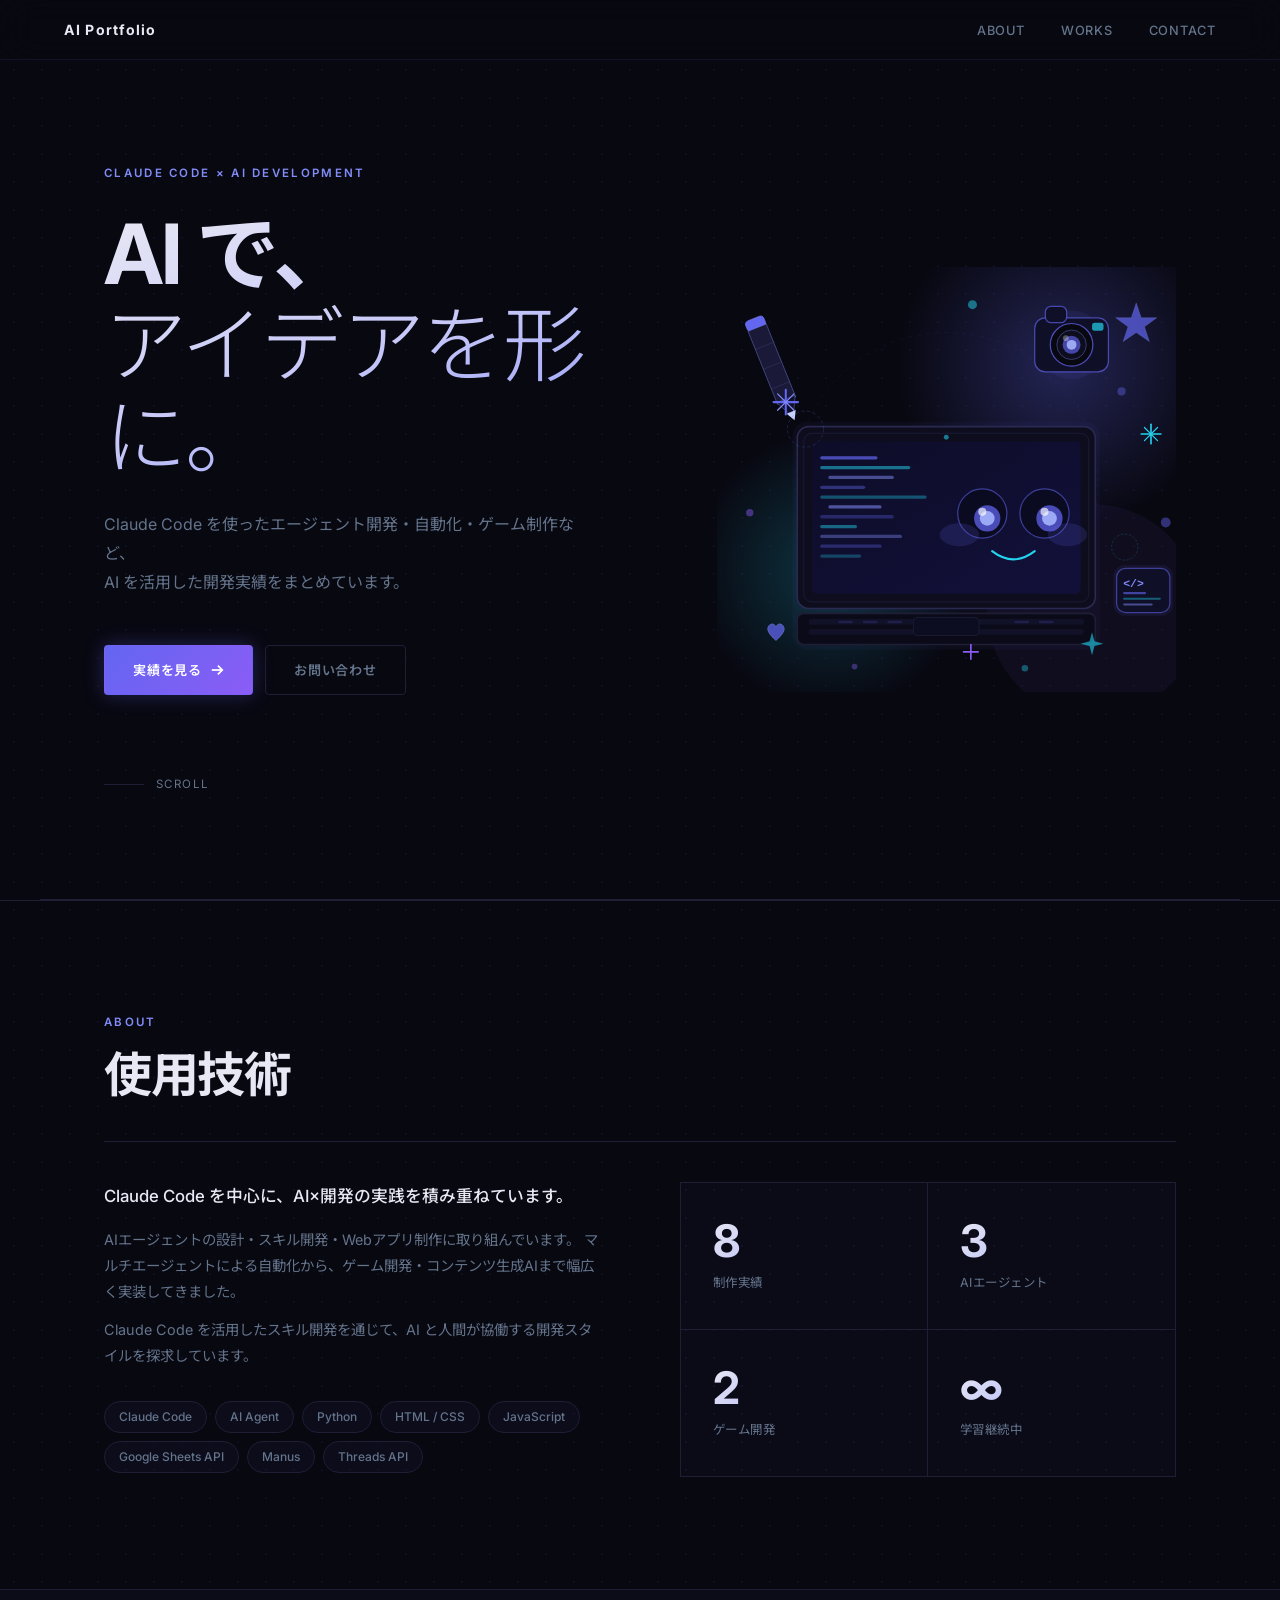
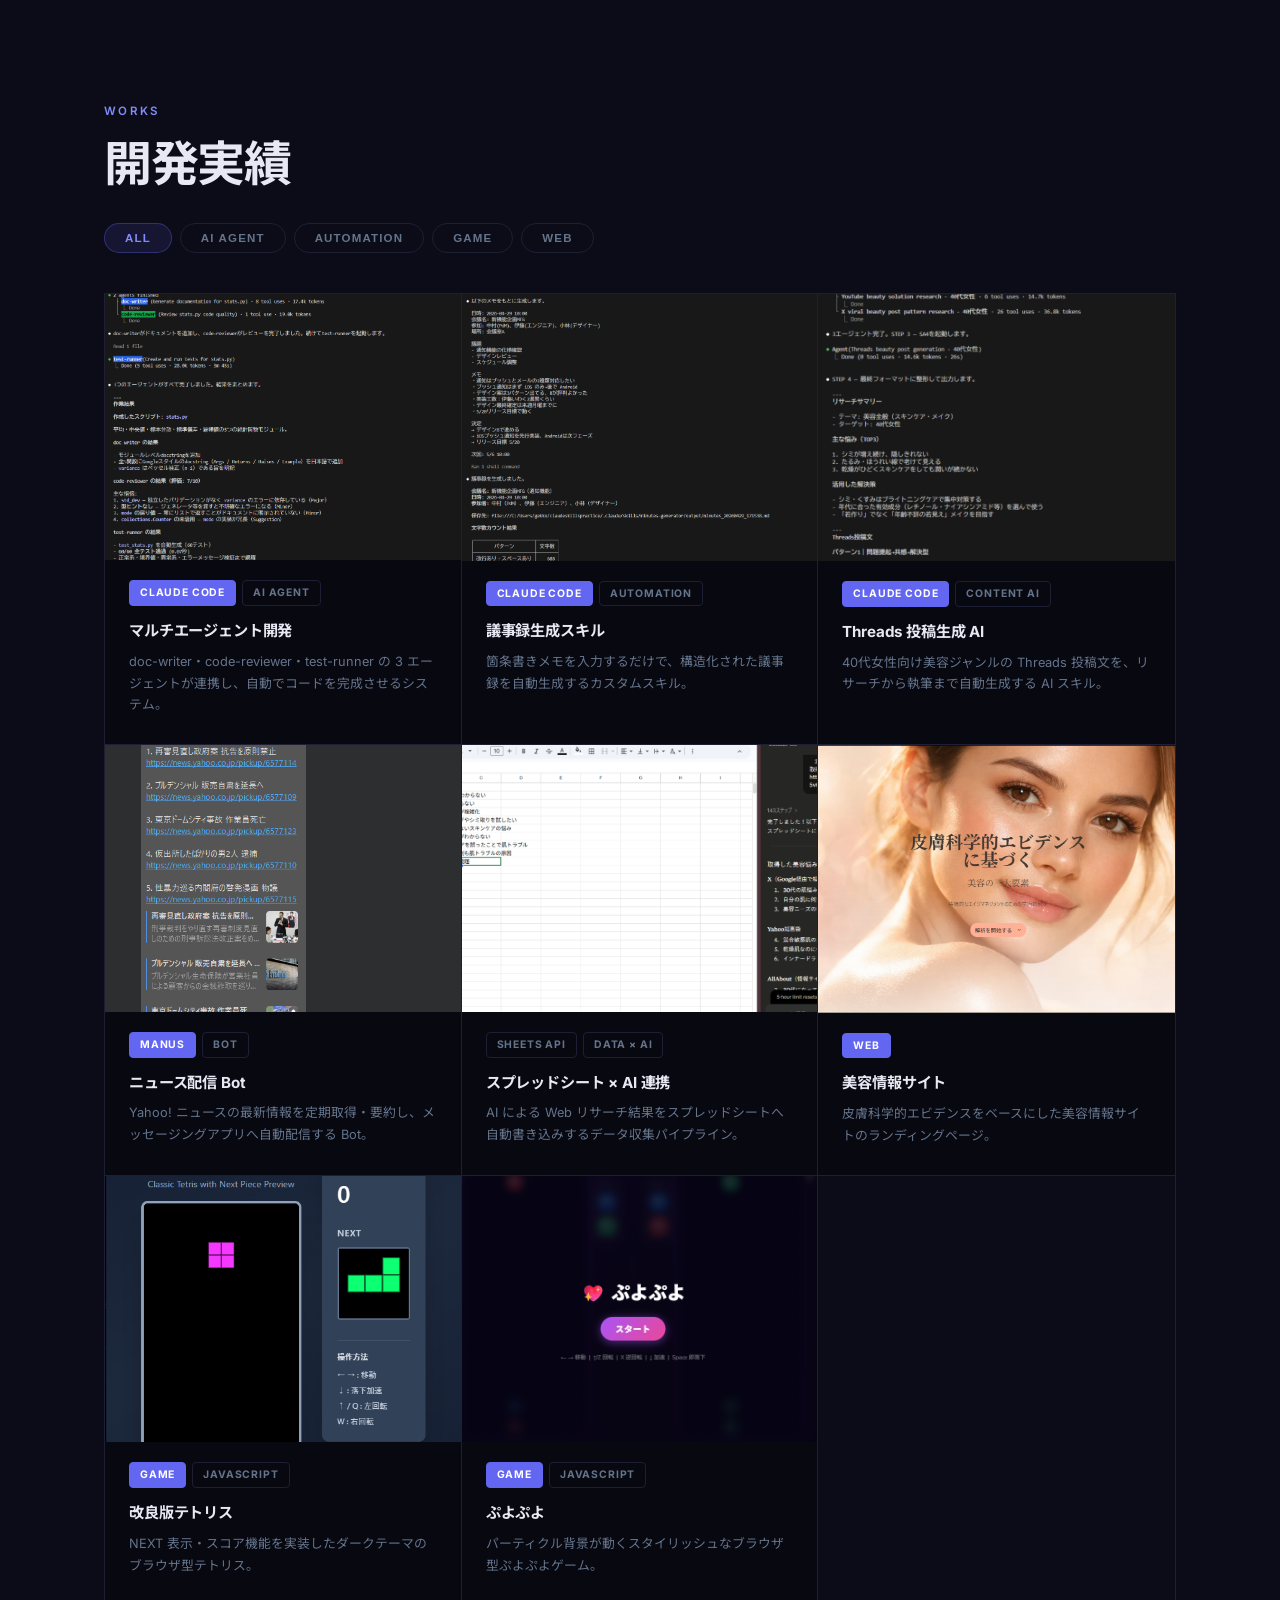
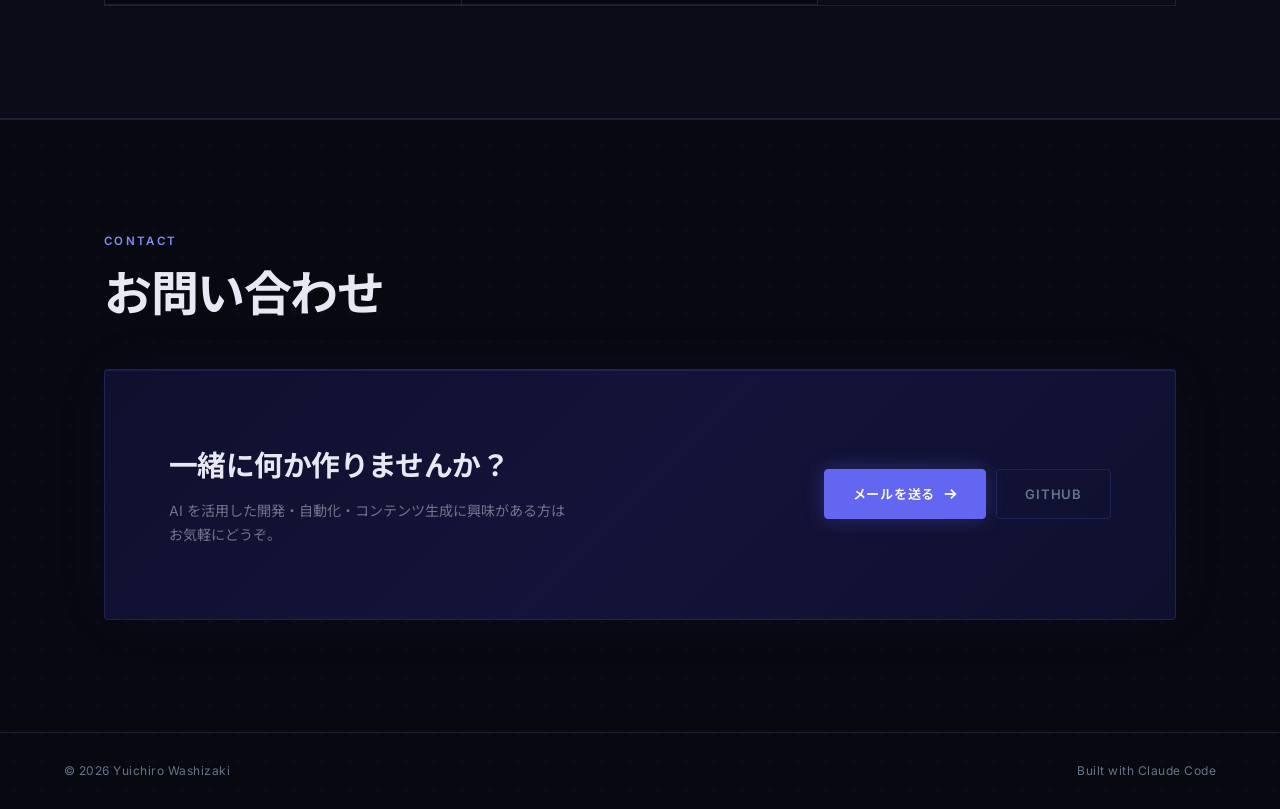
==== index.html @ b4bdb6ea "Redesign to dark near-futuristic theme Full dark mode: deep navy bg (#080811) with subtle indigo dot" ====
<!DOCTYPE html>
<html lang="ja">
<head>
  <meta charset="UTF-8">
  <meta name="viewport" content="width=device-width, initial-scale=1.0">
  <title>AI Developer Portfolio — Yuichiro Washizaki</title>
  <meta name="description" content="Claude Code を使ったAIエージェント開発・自動化・ゲーム制作の実績をまとめたポートフォリオ。">
  <meta property="og:title" content="AI Developer Portfolio">
  <meta property="og:description" content="Claude Code × AI Development の開発実績">
  <meta property="og:type" content="website">
  <link rel="preconnect" href="https://fonts.googleapis.com">
  <link rel="preconnect" href="https://fonts.gstatic.com" crossorigin>
  <link href="https://fonts.googleapis.com/css2?family=Inter:wght@300;400;500;600;700&family=Noto+Sans+JP:wght@300;400;500;700&display=swap" rel="stylesheet">
  <style>
    /* ===== RESET & BASE ===== */
    *, *::before, *::after { box-sizing: border-box; margin: 0; padding: 0; }
    html { scroll-behavior: smooth; font-size: 16px; }

    :root {
      --accent:       #6366F1;
      --accent-inv:   #ffffff;
      --accent-glow:  rgba(99, 102, 241, 0.25);
      --accent-light: #818CF8;
      --radius:       4px;
      --bg:           #080811;
      --bg-sub:       #0C0C18;
      --text:         #E8E8F4;
      --muted:        #64748B;
      --border:       #1E1E35;
      --nav-h:        60px;
      --max-w:        1200px;
      --pad-x:        clamp(24px, 5vw, 64px);
      --section-py:   clamp(64px, 10vw, 112px);
    }

    body {
      background: var(--bg);
      background-image: radial-gradient(rgba(99, 102, 241, 0.07) 1px, transparent 1px);
      background-size: 28px 28px;
      color: var(--text);
      font-family: 'Inter', 'Noto Sans JP', sans-serif;
      line-height: 1.7;
      -webkit-font-smoothing: antialiased;
    }

    /* ===== NAV ===== */
    nav {
      position: fixed; top: 0; left: 0; right: 0; z-index: 200;
      height: var(--nav-h);
      display: flex; align-items: center; justify-content: space-between;
      padding: 0 var(--pad-x);
      background: rgba(8, 8, 17, 0.88);
      backdrop-filter: blur(20px);
      -webkit-backdrop-filter: blur(20px);
      border-bottom: 1px solid rgba(99, 102, 241, 0.12);
      transition: box-shadow .3s;
    }
    nav.scrolled { box-shadow: 0 1px 24px rgba(0, 0, 0, .6); }

    .nav-logo {
      font-size: .88rem; font-weight: 700;
      letter-spacing: .08em; color: var(--text);
      text-decoration: none;
    }
    .nav-links { display: flex; gap: 36px; list-style: none; }
    .nav-links a {
      font-size: .8rem; font-weight: 500;
      letter-spacing: .06em; text-transform: uppercase;
      color: var(--muted); text-decoration: none;
      transition: color .2s;
    }
    .nav-links a:hover { color: var(--accent-light); }

    /* hamburger */
    .nav-toggle {
      display: none; flex-direction: column;
      gap: 5px; cursor: pointer; padding: 4px;
      background: none; border: none;
    }
    .nav-toggle span {
      display: block; width: 22px; height: 1.5px;
      background: var(--text); transition: all .3s;
    }
    .nav-toggle.open span:nth-child(1) { transform: translateY(6.5px) rotate(45deg); }
    .nav-toggle.open span:nth-child(2) { opacity: 0; }
    .nav-toggle.open span:nth-child(3) { transform: translateY(-6.5px) rotate(-45deg); }

    /* mobile menu */
    .nav-mobile {
      display: none; position: fixed;
      top: var(--nav-h); left: 0; right: 0;
      background: rgba(8, 8, 17, 0.97); border-bottom: 1px solid var(--border);
      padding: 24px var(--pad-x); z-index: 199;
      flex-direction: column; gap: 24px;
      backdrop-filter: blur(20px);
    }
    .nav-mobile.open { display: flex; }
    .nav-mobile a {
      font-size: 1rem; font-weight: 500;
      color: var(--text); text-decoration: none;
      letter-spacing: .06em;
    }

    /* ===== HERO ===== */
    #hero {
      min-height: 100vh;
      padding: calc(var(--nav-h) + clamp(40px, 8vw, 80px)) var(--pad-x) clamp(40px,8vw,80px);
      display: flex; flex-direction: row; align-items: center; gap: 56px;
      border-bottom: 1px solid var(--border);
      max-width: var(--max-w); margin: 0 auto;
    }
    .hero-content { flex: 0 0 52%; }
    .hero-visual { flex: 1; display: flex; justify-content: center; align-items: center; }
    .hero-visual svg { width: 100%; height: auto; max-width: 500px; }

    @keyframes float {
      0%, 100% { transform: translateY(0px); }
      50% { transform: translateY(-14px); }
    }
    @keyframes float2 {
      0%, 100% { transform: translateY(0px); }
      50% { transform: translateY(-9px); }
    }
    .illus-float-a { animation: float 3.6s ease-in-out infinite; }
    .illus-float-b { animation: float 4.4s ease-in-out infinite 0.9s; }
    .illus-float-c { animation: float2 3.9s ease-in-out infinite 1.6s; }
    .illus-float-d { animation: float2 5s ease-in-out infinite 0.4s; }

    .hero-label {
      font-size: .72rem; font-weight: 600;
      letter-spacing: .2em; text-transform: uppercase;
      color: var(--accent-light); margin-bottom: 24px; opacity: .8;
    }
    .hero-title {
      font-size: clamp(2.6rem, 7vw, 5.2rem);
      font-weight: 700; line-height: 1.1;
      letter-spacing: -.03em;
      background: linear-gradient(160deg, #E8E8F4 0%, #C7C8F8 50%, #818CF8 100%);
      -webkit-background-clip: text;
      -webkit-text-fill-color: transparent;
      background-clip: text;
    }
    .hero-title .muted { font-weight: 300; }
    .hero-sub {
      margin-top: 28px;
      font-size: clamp(.88rem, 1.5vw, 1rem);
      color: var(--muted); max-width: 500px; line-height: 1.8;
    }
    .hero-actions {
      display: flex; gap: 12px; flex-wrap: wrap;
      margin-top: 48px;
    }
    .btn {
      display: inline-flex; align-items: center; gap: 8px;
      padding: 13px 28px; border-radius: var(--radius);
      font-size: .82rem; font-weight: 600;
      letter-spacing: .06em; text-transform: uppercase;
      text-decoration: none; cursor: pointer;
      border: 1px solid transparent;
      transition: all .25s;
    }
    .btn-primary {
      background: linear-gradient(135deg, #6366F1, #8B5CF6);
      color: #ffffff; border-color: transparent;
      box-shadow: 0 0 20px rgba(99, 102, 241, 0.3);
    }
    .btn-primary:hover { box-shadow: 0 0 36px rgba(99,102,241,.55); transform: translateY(-1px); }
    .btn-outline { background: transparent; color: var(--muted); border-color: var(--border); }
    .btn-outline:hover { border-color: var(--accent); color: var(--accent-light); }
    .btn svg { width: 14px; height: 14px; stroke: currentColor; fill: none; stroke-width: 2; }

    /* hero scroll hint */
    .scroll-hint {
      margin-top: 80px;
      display: flex; align-items: center; gap: 12px;
      color: var(--muted); font-size: .72rem;
      letter-spacing: .12em; text-transform: uppercase;
    }
    .scroll-line { width: 40px; height: 1px; background: var(--border); }

    /* ===== SECTION WRAPPER ===== */
    .section-inner { max-width: var(--max-w); margin: 0 auto; padding: var(--section-py) var(--pad-x); }
    .section-meta {
      font-size: .72rem; font-weight: 600;
      letter-spacing: .2em; text-transform: uppercase;
      color: var(--accent-light); margin-bottom: 16px; opacity: .8;
    }
    .section-title { font-size: clamp(1.8rem, 4vw, 3rem); font-weight: 700; letter-spacing: -.03em; line-height: 1.1; }
    .section-divider { width: 100%; height: 1px; background: var(--border); margin: 40px 0; }

    /* ===== ABOUT ===== */
    #about { border-top: 1px solid var(--border); }
    .about-grid { display: grid; grid-template-columns: 1fr 1fr; gap: 80px; align-items: start; }
    .about-lead { font-size: 1.05rem; font-weight: 500; line-height: 1.7; margin-bottom: 16px; }
    .about-body { font-size: .9rem; color: var(--muted); line-height: 1.8; }
    .about-body + .about-body { margin-top: 12px; }
    .skill-list { display: flex; flex-wrap: wrap; gap: 8px; margin-top: 32px; }
    .skill-tag {
      font-size: .75rem; font-weight: 500;
      padding: 5px 14px; border-radius: 99px;
      border: 1px solid var(--border); color: var(--muted);
      background: rgba(99, 102, 241, 0.04);
      transition: border-color .2s, color .2s, background .2s;
    }
    .skill-tag:hover { border-color: var(--accent); color: var(--accent-light); background: rgba(99,102,241,.1); }

    .stat-grid { display: grid; grid-template-columns: 1fr 1fr; border: 1px solid var(--border); gap: 0; }
    .stat-cell {
      padding: 36px 32px;
      border-right: 1px solid var(--border);
      border-bottom: 1px solid var(--border);
      background: rgba(99, 102, 241, 0.03);
      transition: background .2s;
    }
    .stat-cell:hover { background: rgba(99, 102, 241, 0.08); }
    .stat-cell:nth-child(2n) { border-right: none; }
    .stat-cell:nth-child(n+3) { border-bottom: none; }
    .stat-num {
      font-size: 2.8rem; font-weight: 700; letter-spacing: -.04em; line-height: 1;
      background: linear-gradient(135deg, var(--text), var(--accent-light));
      -webkit-background-clip: text;
      -webkit-text-fill-color: transparent;
      background-clip: text;
    }
    .stat-label { font-size: .78rem; color: var(--muted); margin-top: 8px; letter-spacing: .04em; }

    /* ===== WORKS ===== */
    #works { background: var(--bg-sub); border-top: 1px solid var(--border); border-bottom: 1px solid var(--border); }
    .filter-row { display: flex; gap: 8px; flex-wrap: wrap; margin-top: 32px; }
    .filter-btn {
      font-size: .72rem; font-weight: 600;
      letter-spacing: .1em; text-transform: uppercase;
      padding: 8px 20px; border-radius: 99px;
      background: transparent; color: var(--muted);
      border: 1px solid var(--border);
      cursor: pointer; transition: all .2s;
    }
    .filter-btn.active,
    .filter-btn:hover {
      background: rgba(99, 102, 241, 0.12);
      color: var(--accent-light);
      border-color: rgba(99, 102, 241, 0.35);
    }

    .cards-grid {
      display: grid; grid-template-columns: repeat(3, 1fr);
      gap: 0; border: 1px solid var(--border); margin-top: 40px;
    }
    .card {
      background: var(--bg);
      border-right: 1px solid var(--border);
      border-bottom: 1px solid var(--border);
      overflow: hidden;
      transition: background .25s, box-shadow .25s;
    }
    .card:nth-child(3n) { border-right: none; }
    .card-thumb { overflow: hidden; aspect-ratio: 4/3; background: var(--bg-sub); position: relative; }
    .card-thumb img { width: 100%; height: 100%; object-fit: cover; display: block; transition: transform .6s cubic-bezier(.25,.46,.45,.94); }
    .card:hover .card-thumb img { transform: scale(1.06); }
    .card:hover { background: #0C0C1C; box-shadow: inset 0 0 0 1px rgba(99,102,241,.2); }

    .card-body { padding: 20px 24px 28px; }
    .card-tags { display: flex; gap: 6px; flex-wrap: wrap; margin-bottom: 14px; }
    .card-tag {
      font-size: .65rem; font-weight: 700;
      letter-spacing: .08em; text-transform: uppercase;
      padding: 3px 10px; border-radius: var(--radius);
      border: 1px solid var(--border); color: var(--muted);
    }
    .card-tag.dark { background: var(--accent); color: var(--accent-inv); border-color: var(--accent); }
    .card-title { font-size: .95rem; font-weight: 700; letter-spacing: -.01em; line-height: 1.5; }
    .card-desc { font-size: .8rem; color: var(--muted); margin-top: 8px; line-height: 1.7; }
    .card[data-hidden="true"] { display: none; }

    /* ===== CONTACT ===== */
    #contact { border-top: 1px solid var(--border); }
    .contact-banner {
      background: linear-gradient(135deg, #0F0F2E 0%, #14143A 50%, #0F0F2E 100%);
      border: 1px solid rgba(99, 102, 241, 0.2);
      box-shadow: 0 0 60px rgba(99, 102, 241, 0.06), inset 0 1px 0 rgba(99,102,241,.15);
      border-radius: var(--radius);
      padding: clamp(40px, 6vw, 72px) clamp(32px, 5vw, 64px);
      display: flex; align-items: center; justify-content: space-between;
      gap: 40px; margin-top: 48px; flex-wrap: wrap;
    }
    .contact-copy h3 { font-size: clamp(1.3rem, 3vw, 1.8rem); font-weight: 700; letter-spacing: -.02em; }
    .contact-copy p { font-size: .88rem; color: rgba(232,232,244,.45); margin-top: 8px; line-height: 1.7; max-width: 400px; }
    .contact-actions { display: flex; gap: 10px; flex-shrink: 0; flex-wrap: wrap; }
    .btn-inv-primary { background: var(--accent); color: #fff; border-color: var(--accent); box-shadow: 0 0 20px rgba(99,102,241,.3); }
    .btn-inv-primary:hover { box-shadow: 0 0 32px rgba(99,102,241,.55); transform: translateY(-1px); }
    .btn-inv-outline { background: transparent; color: var(--muted); border: 1px solid rgba(99,102,241,.2); }
    .btn-inv-outline:hover { background: rgba(99,102,241,.1); border-color: var(--accent); color: var(--accent-light); }

    /* ===== FOOTER ===== */
    footer { border-top: 1px solid var(--border); padding: 28px var(--pad-x); display: flex; justify-content: space-between; align-items: center; flex-wrap: wrap; gap: 12px; }
    .footer-left, .footer-right { font-size: .75rem; color: var(--muted); letter-spacing: .04em; }

    /* ===== ANIMATIONS ===== */
    .reveal { opacity: 0; transform: translateY(20px); transition: opacity .6s ease, transform .6s ease; }
    .reveal.visible { opacity: 1; transform: translateY(0); }
    .reveal-d1 { transition-delay: .05s; }
    .reveal-d2 { transition-delay: .12s; }
    .reveal-d3 { transition-delay: .19s; }
    .reveal-d4 { transition-delay: .26s; }
    .reveal-d5 { transition-delay: .33s; }
    .reveal-d6 { transition-delay: .40s; }

    /* ===== RESPONSIVE ===== */
    @media (max-width: 900px) {
      .nav-links { display: none; }
      .nav-toggle { display: flex; }
      .about-grid { grid-template-columns: 1fr; gap: 48px; }
      .cards-grid { grid-template-columns: repeat(2, 1fr); }
      .card:nth-child(3n) { border-right: 1px solid var(--border); }
      .card:nth-child(2n) { border-right: none; }
      #hero { flex-direction: column; gap: 32px; padding-top: calc(var(--nav-h) + 48px); }
      .hero-content { flex: none; width: 100%; }
      .hero-visual { width: 100%; max-width: 340px; margin: 0 auto; }
    }
    @media (max-width: 600px) {
      .cards-grid { grid-template-columns: 1fr; }
      .card { border-right: none !important; }
      .contact-banner { flex-direction: column; align-items: flex-start; }
      .stat-num { font-size: 2.2rem; }
      .hero-title { font-size: clamp(2rem, 10vw, 3rem); }
      .hero-visual { max-width: 260px; }
    }
  </style>
</head>
<body>

  <!-- ===== NAV ===== -->
  <nav id="nav">
    <a href="#" class="nav-logo">AI Portfolio</a>
    <ul class="nav-links">
      <li><a href="#about">About</a></li>
      <li><a href="#works">Works</a></li>
      <li><a href="#contact">Contact</a></li>
    </ul>
    <button class="nav-toggle" id="navToggle" aria-label="メニュー">
      <span></span><span></span><span></span>
    </button>
  </nav>
  <div class="nav-mobile" id="navMobile">
    <a href="#about" class="nav-mobile-link">About</a>
    <a href="#works" class="nav-mobile-link">Works</a>
    <a href="#contact" class="nav-mobile-link">Contact</a>
  </div>

  <!-- ===== HERO ===== -->
  <section id="top">
    <div id="hero">

      <!-- Left: Text content -->
      <div class="hero-content">
        <p class="hero-label reveal">Claude Code &times; AI Development</p>
        <h1 class="hero-title reveal reveal-d1">
          AI で、<br>
          <span class="muted">アイデアを形に。</span>
        </h1>
        <p class="hero-sub reveal reveal-d2">
          Claude Code を使ったエージェント開発・自動化・ゲーム制作など、<br>
          AI を活用した開発実績をまとめています。
        </p>
        <div class="hero-actions reveal reveal-d3">
          <a href="#works" class="btn btn-primary">
            実績を見る
            <svg viewBox="0 0 16 16"><line x1="2" y1="8" x2="14" y2="8"/><polyline points="9,3 14,8 9,13"/></svg>
          </a>
          <a href="#contact" class="btn btn-outline">お問い合わせ</a>
        </div>
        <div class="scroll-hint reveal reveal-d4">
          <span class="scroll-line"></span>
          Scroll
        </div>
      </div>

      <!-- Right: Kawaii illustration -->
      <div class="hero-visual reveal reveal-d2">
        <svg xmlns="http://www.w3.org/2000/svg" viewBox="0 0 560 520" fill="none" aria-hidden="true">
          <defs>
            <linearGradient id="screenGrad" x1="0" y1="0" x2="1" y2="1">
              <stop offset="0%" stop-color="#0D0D28"/>
              <stop offset="100%" stop-color="#12103A"/>
            </linearGradient>
            <radialGradient id="glow1" cx="50%" cy="50%" r="50%">
              <stop offset="0%" stop-color="#6366F1" stop-opacity="0.3"/>
              <stop offset="100%" stop-color="#6366F1" stop-opacity="0"/>
            </radialGradient>
            <radialGradient id="glow2" cx="50%" cy="50%" r="50%">
              <stop offset="0%" stop-color="#22D3EE" stop-opacity="0.22"/>
              <stop offset="100%" stop-color="#22D3EE" stop-opacity="0"/>
            </radialGradient>
          </defs>

          <!-- Background glow blobs -->
          <circle cx="420" cy="120" r="200" fill="url(#glow1)"/>
          <circle cx="140" cy="370" r="170" fill="url(#glow2)"/>
          <circle cx="460" cy="420" r="130" fill="#8B5CF6" opacity="0.06"/>
          <!-- Orbit ring -->
          <circle cx="280" cy="265" r="185" stroke="rgba(99,102,241,0.1)" stroke-width="1" stroke-dasharray="4,7"/>

          <!-- === CAMERA (top-right, floating) === -->
          <g class="illus-float-a">
            <g transform="translate(388,48)">
              <circle cx="45" cy="47" r="42" fill="#6366F1" opacity="0.08"/>
              <rect x="0" y="14" width="90" height="66" rx="13" fill="#0F0F28" stroke="#6366F1" stroke-width="1.5" stroke-opacity="0.65"/>
              <rect x="13" y="0" width="26" height="20" rx="7" fill="#0F0F28" stroke="#6366F1" stroke-width="1.5" stroke-opacity="0.65"/>
              <circle cx="45" cy="47" r="26" fill="#080811" stroke="#6366F1" stroke-width="1.5" stroke-opacity="0.75"/>
              <circle cx="45" cy="47" r="18" fill="#0D0D1E" stroke="#818CF8" stroke-width="1" stroke-opacity="0.45"/>
              <circle cx="45" cy="47" r="11" fill="#6366F1" opacity="0.65"/>
              <circle cx="45" cy="47" r="6" fill="#A5B4FC" opacity="0.9"/>
              <circle cx="38" cy="39" r="3.5" fill="white" opacity="0.3"/>
              <rect x="70" y="20" width="14" height="10" rx="3" fill="#22D3EE" opacity="0.7"/>
            </g>
          </g>

          <!-- === PENCIL (top-left, floating) === -->
          <g class="illus-float-b">
            <g transform="translate(58,58) rotate(-22, 12, 68)">
              <rect x="0" y="0" width="24" height="14" rx="5" fill="#6366F1" stroke="#818CF8" stroke-width="1" stroke-opacity="0.6"/>
              <rect x="0" y="12" width="24" height="96" fill="#1A1A38" stroke="#818CF8" stroke-width="1" stroke-opacity="0.45"/>
              <polygon points="0,106 24,106 12,130" fill="#0F0F28" stroke="#818CF8" stroke-width="1" stroke-opacity="0.45" stroke-linejoin="round"/>
              <polygon points="6,123 18,123 12,134" fill="#C7D2FE"/>
              <line x1="0" y1="36" x2="24" y2="36" stroke="#818CF8" stroke-width="0.5" opacity="0.3"/>
              <line x1="0" y1="62" x2="24" y2="62" stroke="#818CF8" stroke-width="0.5" opacity="0.3"/>
              <line x1="0" y1="88" x2="24" y2="88" stroke="#818CF8" stroke-width="0.5" opacity="0.3"/>
            </g>
          </g>

          <!-- === LAPTOP (center) === -->
          <g transform="translate(98,195)">
            <rect x="-6" y="-6" width="376" height="278" rx="18" fill="#6366F1" opacity="0.04"/>
            <rect x="0" y="0" width="364" height="222" rx="14" fill="#0D0D1E" stroke="#2A2A50" stroke-width="2"/>
            <rect x="8" y="8" width="348" height="206" rx="10" fill="none" stroke="#1E1E3A" stroke-width="1"/>
            <rect x="18" y="18" width="328" height="186" rx="6" fill="url(#screenGrad)"/>
            <!-- Code lines left -->
            <rect x="28" y="36" width="70" height="4" rx="2" fill="#6366F1" opacity="0.7"/>
            <rect x="28" y="48" width="110" height="4" rx="2" fill="#22D3EE" opacity="0.5"/>
            <rect x="38" y="60" width="80" height="4" rx="2" fill="#818CF8" opacity="0.5"/>
            <rect x="28" y="72" width="55" height="4" rx="2" fill="#6366F1" opacity="0.4"/>
            <rect x="28" y="84" width="130" height="4" rx="2" fill="#22D3EE" opacity="0.35"/>
            <rect x="38" y="96" width="65" height="4" rx="2" fill="#818CF8" opacity="0.55"/>
            <rect x="28" y="108" width="90" height="4" rx="2" fill="#6366F1" opacity="0.3"/>
            <rect x="28" y="120" width="45" height="4" rx="2" fill="#22D3EE" opacity="0.45"/>
            <rect x="28" y="132" width="100" height="4" rx="2" fill="#818CF8" opacity="0.38"/>
            <rect x="28" y="144" width="75" height="4" rx="2" fill="#6366F1" opacity="0.32"/>
            <rect x="28" y="156" width="50" height="4" rx="2" fill="#22D3EE" opacity="0.28"/>
            <!-- Cute face right side -->
            <ellipse cx="226" cy="106" rx="30" ry="30" fill="#0A0A20" stroke="#6366F1" stroke-width="1.5" stroke-opacity="0.55"/>
            <circle cx="232" cy="112" r="16" fill="#6366F1" opacity="0.72"/>
            <circle cx="232" cy="112" r="9" fill="#A5B4FC" opacity="0.9"/>
            <circle cx="226" cy="104" r="5" fill="white" opacity="0.65"/>
            <ellipse cx="302" cy="106" rx="30" ry="30" fill="#0A0A20" stroke="#6366F1" stroke-width="1.5" stroke-opacity="0.55"/>
            <circle cx="308" cy="112" r="16" fill="#6366F1" opacity="0.72"/>
            <circle cx="308" cy="112" r="9" fill="#A5B4FC" opacity="0.9"/>
            <circle cx="302" cy="104" r="5" fill="white" opacity="0.65"/>
            <path d="M 238 152 Q 264 172 290 152" stroke="#22D3EE" stroke-width="2.5" fill="none" stroke-linecap="round"/>
            <ellipse cx="198" cy="132" rx="24" ry="14" fill="#6366F1" opacity="0.16"/>
            <ellipse cx="330" cy="132" rx="24" ry="14" fill="#6366F1" opacity="0.16"/>
            <circle cx="182" cy="13" r="3" fill="#22D3EE" opacity="0.55"/>
            <!-- Keyboard -->
            <rect x="0" y="228" width="364" height="38" rx="8" fill="#0A0A18" stroke="#1E1E35" stroke-width="2"/>
            <rect x="14" y="235" width="336" height="7" rx="3" fill="#111128"/>
            <rect x="14" y="247" width="336" height="7" rx="3" fill="#111128"/>
            <rect x="142" y="233" width="80" height="22" rx="5" fill="#0D0D22" stroke="#1E1E38" stroke-width="1"/>
            <rect x="50" y="237" width="18" height="3" rx="1.5" fill="#6366F1" opacity="0.18"/>
            <rect x="80" y="237" width="18" height="3" rx="1.5" fill="#6366F1" opacity="0.18"/>
            <rect x="110" y="237" width="18" height="3" rx="1.5" fill="#6366F1" opacity="0.18"/>
            <rect x="265" y="237" width="18" height="3" rx="1.5" fill="#6366F1" opacity="0.18"/>
            <rect x="295" y="237" width="18" height="3" rx="1.5" fill="#6366F1" opacity="0.18"/>
          </g>

          <!-- === CODE ICON (bottom-right, floating) === -->
          <g class="illus-float-c">
            <g transform="translate(488,368)">
              <rect x="-4" y="-4" width="73" height="62" rx="14" fill="#6366F1" opacity="0.08"/>
              <rect x="0" y="0" width="65" height="54" rx="11" fill="#0F0F28" stroke="#6366F1" stroke-width="1.5" stroke-opacity="0.55"/>
              <text x="8" y="23" font-family="monospace" font-size="14" fill="#818CF8" font-weight="bold">&lt;/&gt;</text>
              <rect x="8" y="29" width="28" height="2.5" rx="1.25" fill="#6366F1" opacity="0.6"/>
              <rect x="8" y="36" width="46" height="2.5" rx="1.25" fill="#22D3EE" opacity="0.4"/>
              <rect x="8" y="43" width="36" height="2.5" rx="1.25" fill="#818CF8" opacity="0.5"/>
            </g>
          </g>

          <!-- === HEART (bottom-left, floating) === -->
          <g class="illus-float-d">
            <g transform="translate(60,432)">
              <path d="M22 10 C22 4.5,15 1,12 7.5 C9 1,2 4.5,2 10 C2 16,12 24,12 24 C12 24,22 16,22 10Z" fill="#6366F1" opacity="0.72" stroke="#818CF8" stroke-width="1"/>
            </g>
          </g>

          <!-- === NEON SPARKLES === -->
          <g transform="translate(84,165)">
            <line x1="0" y1="-15" x2="0" y2="15" stroke="#6366F1" stroke-width="2.5" stroke-linecap="round"/>
            <line x1="-15" y1="0" x2="15" y2="0" stroke="#6366F1" stroke-width="2.5" stroke-linecap="round"/>
            <line x1="-10" y1="-10" x2="10" y2="10" stroke="#818CF8" stroke-width="1.5" stroke-linecap="round"/>
            <line x1="10" y1="-10" x2="-10" y2="10" stroke="#818CF8" stroke-width="1.5" stroke-linecap="round"/>
          </g>
          <g transform="translate(530,204)">
            <line x1="0" y1="-12" x2="0" y2="12" stroke="#22D3EE" stroke-width="2" stroke-linecap="round"/>
            <line x1="-12" y1="0" x2="12" y2="0" stroke="#22D3EE" stroke-width="2" stroke-linecap="round"/>
            <line x1="-8" y1="-8" x2="8" y2="8" stroke="#22D3EE" stroke-width="1.5" stroke-linecap="round"/>
            <line x1="8" y1="-8" x2="-8" y2="8" stroke="#22D3EE" stroke-width="1.5" stroke-linecap="round"/>
          </g>
          <g transform="translate(310,470)">
            <line x1="0" y1="-9" x2="0" y2="9" stroke="#8B5CF6" stroke-width="2" stroke-linecap="round"/>
            <line x1="-9" y1="0" x2="9" y2="0" stroke="#8B5CF6" stroke-width="2" stroke-linecap="round"/>
          </g>

          <!-- === STAR (top-right) === -->
          <path d="M512 44 L518 62 L537 62 L522 73 L528 91 L512 80 L496 91 L502 73 L487 62 L506 62 Z" fill="#6366F1" opacity="0.7" stroke="#818CF8" stroke-width="0.5" stroke-linejoin="round"/>
          <!-- === 4-POINTED STAR === -->
          <path d="M458 474 L461 463 L472 460 L461 457 L458 446 L455 457 L444 460 L455 463 Z" fill="#22D3EE" opacity="0.6"/>

          <!-- === NEON DOTS === -->
          <circle cx="312" cy="46" r="5.5" fill="#22D3EE" opacity="0.5"/>
          <circle cx="548" cy="312" r="6" fill="#6366F1" opacity="0.45"/>
          <circle cx="40" cy="300" r="4.5" fill="#8B5CF6" opacity="0.45"/>
          <circle cx="494" cy="152" r="5" fill="#6366F1" opacity="0.4"/>
          <circle cx="376" cy="490" r="4" fill="#22D3EE" opacity="0.38"/>
          <circle cx="168" cy="488" r="3.5" fill="#8B5CF6" opacity="0.38"/>

          <!-- === DASHED RINGS === -->
          <circle cx="108" cy="198" r="22" fill="none" stroke="#6366F1" stroke-width="1" stroke-dasharray="4,3" opacity="0.28"/>
          <circle cx="498" cy="342" r="16" fill="none" stroke="#22D3EE" stroke-width="1" stroke-dasharray="3,2" opacity="0.22"/>
        </svg>
      </div>

    </div>
  </section>

  <!-- ===== ABOUT ===== -->
  <section id="about">
    <div class="section-inner">
      <p class="section-meta reveal">About</p>
      <h2 class="section-title reveal reveal-d1">使用技術</h2>
      <div class="section-divider"></div>
      <div class="about-grid">
        <div>
          <p class="about-lead reveal">Claude Code を中心に、AI×開発の実践を積み重ねています。</p>
          <p class="about-body reveal reveal-d1">
            AIエージェントの設計・スキル開発・Webアプリ制作に取り組んでいます。
            マルチエージェントによる自動化から、ゲーム開発・コンテンツ生成AIまで幅広く実装してきました。
          </p>
          <p class="about-body reveal reveal-d2">
            Claude Code を活用したスキル開発を通じて、AI と人間が協働する開発スタイルを探求しています。
          </p>
          <div class="skill-list reveal reveal-d3">
            <span class="skill-tag">Claude Code</span>
            <span class="skill-tag">AI Agent</span>
            <span class="skill-tag">Python</span>
            <span class="skill-tag">HTML / CSS</span>
            <span class="skill-tag">JavaScript</span>
            <span class="skill-tag">Google Sheets API</span>
            <span class="skill-tag">Manus</span>
            <span class="skill-tag">Threads API</span>
          </div>
        </div>
        <div class="stat-grid reveal reveal-d2">
          <div class="stat-cell">
            <div class="stat-num">8</div>
            <div class="stat-label">制作実績</div>
          </div>
          <div class="stat-cell">
            <div class="stat-num">3</div>
            <div class="stat-label">AIエージェント</div>
          </div>
          <div class="stat-cell">
            <div class="stat-num">2</div>
            <div class="stat-label">ゲーム開発</div>
          </div>
          <div class="stat-cell">
            <div class="stat-num">∞</div>
            <div class="stat-label">学習継続中</div>
          </div>
        </div>
      </div>
    </div>
  </section>

  <!-- ===== WORKS ===== -->
  <section id="works">
    <div class="section-inner">
      <p class="section-meta reveal">Works</p>
      <h2 class="section-title reveal reveal-d1">開発実績</h2>
      <div class="filter-row reveal reveal-d2">
        <button class="filter-btn active" data-filter="all">All</button>
        <button class="filter-btn" data-filter="ai-agent">AI Agent</button>
        <button class="filter-btn" data-filter="automation">Automation</button>
        <button class="filter-btn" data-filter="game">Game</button>
        <button class="filter-btn" data-filter="web">Web</button>
      </div>
      <div class="cards-grid">

        <div class="card reveal" data-category="ai-agent">
          <div class="card-thumb">
            <img loading="lazy" src="portforio-images/課題１.png" alt="マルチエージェント開発">
          </div>
          <div class="card-body">
            <div class="card-tags">
              <span class="card-tag dark">Claude Code</span>
              <span class="card-tag">AI Agent</span>
            </div>
            <h3 class="card-title">マルチエージェント開発</h3>
            <p class="card-desc">doc-writer・code-reviewer・test-runner の 3 エージェントが連携し、自動でコードを完成させるシステム。</p>
          </div>
        </div>

        <div class="card reveal reveal-d1" data-category="automation">
          <div class="card-thumb">
            <img loading="lazy" src="portforio-images/課題２.png" alt="議事録生成スキル">
          </div>
          <div class="card-body">
            <div class="card-tags">
              <span class="card-tag dark">Claude Code</span>
              <span class="card-tag">Automation</span>
            </div>
            <h3 class="card-title">議事録生成スキル</h3>
            <p class="card-desc">箇条書きメモを入力するだけで、構造化された議事録を自動生成するカスタムスキル。</p>
          </div>
        </div>

        <div class="card reveal reveal-d2" data-category="ai-agent">
          <div class="card-thumb">
            <img loading="lazy" src="portforio-images/課題３.png" alt="Threads投稿生成AI">
          </div>
          <div class="card-body">
            <div class="card-tags">
              <span class="card-tag dark">Claude Code</span>
              <span class="card-tag">Content AI</span>
            </div>
            <h3 class="card-title">Threads 投稿生成 AI</h3>
            <p class="card-desc">40代女性向け美容ジャンルの Threads 投稿文を、リサーチから執筆まで自動生成する AI スキル。</p>
          </div>
        </div>

        <div class="card reveal reveal-d3" data-category="automation">
          <div class="card-thumb">
            <img loading="lazy" src="portforio-images/News.png" alt="ニュース配信Bot">
          </div>
          <div class="card-body">
            <div class="card-tags">
              <span class="card-tag dark">Manus</span>
              <span class="card-tag">Bot</span>
            </div>
            <h3 class="card-title">ニュース配信 Bot</h3>
            <p class="card-desc">Yahoo! ニュースの最新情報を定期取得・要約し、メッセージングアプリへ自動配信する Bot。</p>
          </div>
        </div>

        <div class="card reveal reveal-d4" data-category="automation">
          <div class="card-thumb">
            <img loading="lazy" src="portforio-images/課題４.png" alt="スプレッドシート×AI連携">
          </div>
          <div class="card-body">
            <div class="card-tags">
              <span class="card-tag">Sheets API</span>
              <span class="card-tag">Data × AI</span>
            </div>
            <h3 class="card-title">スプレッドシート × AI 連携</h3>
            <p class="card-desc">AI による Web リサーチ結果をスプレッドシートへ自動書き込みするデータ収集パイプライン。</p>
          </div>
        </div>

        <div class="card reveal reveal-d5" data-category="web">
          <div class="card-thumb">
            <img loading="lazy" src="portforio-images/美容.png" alt="美容情報サイト">
          </div>
          <div class="card-body">
            <div class="card-tags">
              <span class="card-tag dark">Web</span>
            </div>
            <h3 class="card-title">美容情報サイト</h3>
            <p class="card-desc">皮膚科学的エビデンスをベースにした美容情報サイトのランディングページ。</p>
          </div>
        </div>

        <div class="card reveal" data-category="game">
          <div class="card-thumb">
            <img loading="lazy" src="portforio-images/テトリス.png" alt="改良版テトリス">
          </div>
          <div class="card-body">
            <div class="card-tags">
              <span class="card-tag dark">Game</span>
              <span class="card-tag">JavaScript</span>
            </div>
            <h3 class="card-title">改良版テトリス</h3>
            <p class="card-desc">NEXT 表示・スコア機能を実装したダークテーマのブラウザ型テトリス。</p>
          </div>
        </div>

        <div class="card reveal reveal-d1" data-category="game">
          <div class="card-thumb">
            <img loading="lazy" src="portforio-images/ぷよぷよ.png" alt="ぷよぷよ">
          </div>
          <div class="card-body">
            <div class="card-tags">
              <span class="card-tag dark">Game</span>
              <span class="card-tag">JavaScript</span>
            </div>
            <h3 class="card-title">ぷよぷよ</h3>
            <p class="card-desc">パーティクル背景が動くスタイリッシュなブラウザ型ぷよぷよゲーム。</p>
          </div>
        </div>

      </div>
    </div>
  </section>

  <!-- ===== CONTACT ===== -->
  <section id="contact">
    <div class="section-inner">
      <p class="section-meta reveal">Contact</p>
      <h2 class="section-title reveal reveal-d1">お問い合わせ</h2>
      <div class="contact-banner reveal reveal-d2">
        <div class="contact-copy">
          <h3>一緒に何か作りませんか？</h3>
          <p>AI を活用した開発・自動化・コンテンツ生成に興味がある方はお気軽にどうぞ。</p>
        </div>
        <div class="contact-actions">
          <a href="mailto:gekkouka.0114@gmail.com" class="btn btn-inv-primary">
            メールを送る
            <svg viewBox="0 0 16 16"><line x1="2" y1="8" x2="14" y2="8"/><polyline points="9,3 14,8 9,13"/></svg>
          </a>
          <a href="https://github.com/youinstafukugyou-create" target="_blank" rel="noopener" class="btn btn-inv-outline">GitHub</a>
        </div>
      </div>
    </div>
  </section>

  <!-- ===== FOOTER ===== -->
  <footer>
    <p class="footer-left">© 2026 Yuichiro Washizaki</p>
    <p class="footer-right">Built with Claude Code</p>
  </footer>

  <script>
    // ── Nav scroll shadow ──
    const nav = document.getElementById('nav');
    window.addEventListener('scroll', () => {
      nav.classList.toggle('scrolled', window.scrollY > 10);
    }, { passive: true });

    // ── Mobile nav toggle ──
    const toggle = document.getElementById('navToggle');
    const mobileMenu = document.getElementById('navMobile');
    toggle.addEventListener('click', () => {
      const open = mobileMenu.classList.toggle('open');
      toggle.classList.toggle('open', open);
    });
    document.querySelectorAll('.nav-mobile-link').forEach(a => {
      a.addEventListener('click', () => {
        mobileMenu.classList.remove('open');
        toggle.classList.remove('open');
      });
    });

    // ── Scroll reveal ──
    const revealObserver = new IntersectionObserver(entries => {
      entries.forEach(e => { if (e.isIntersecting) { e.target.classList.add('visible'); revealObserver.unobserve(e.target); } });
    }, { threshold: 0.1, rootMargin: '0px 0px -40px 0px' });
    document.querySelectorAll('.reveal').forEach(el => revealObserver.observe(el));

    // ── Works filter ──
    const filterBtns = document.querySelectorAll('.filter-btn');
    const cards = document.querySelectorAll('.card');
    filterBtns.forEach(btn => {
      btn.addEventListener('click', () => {
        filterBtns.forEach(b => b.classList.remove('active'));
        btn.classList.add('active');
        const f = btn.dataset.filter;
        cards.forEach(card => {
          const show = f === 'all' || card.dataset.category === f;
          card.dataset.hidden = show ? 'false' : 'true';
          // fix border after filter
          card.style.display = show ? '' : 'none';
        });
      });
    });
  </script>
</body>
</html>
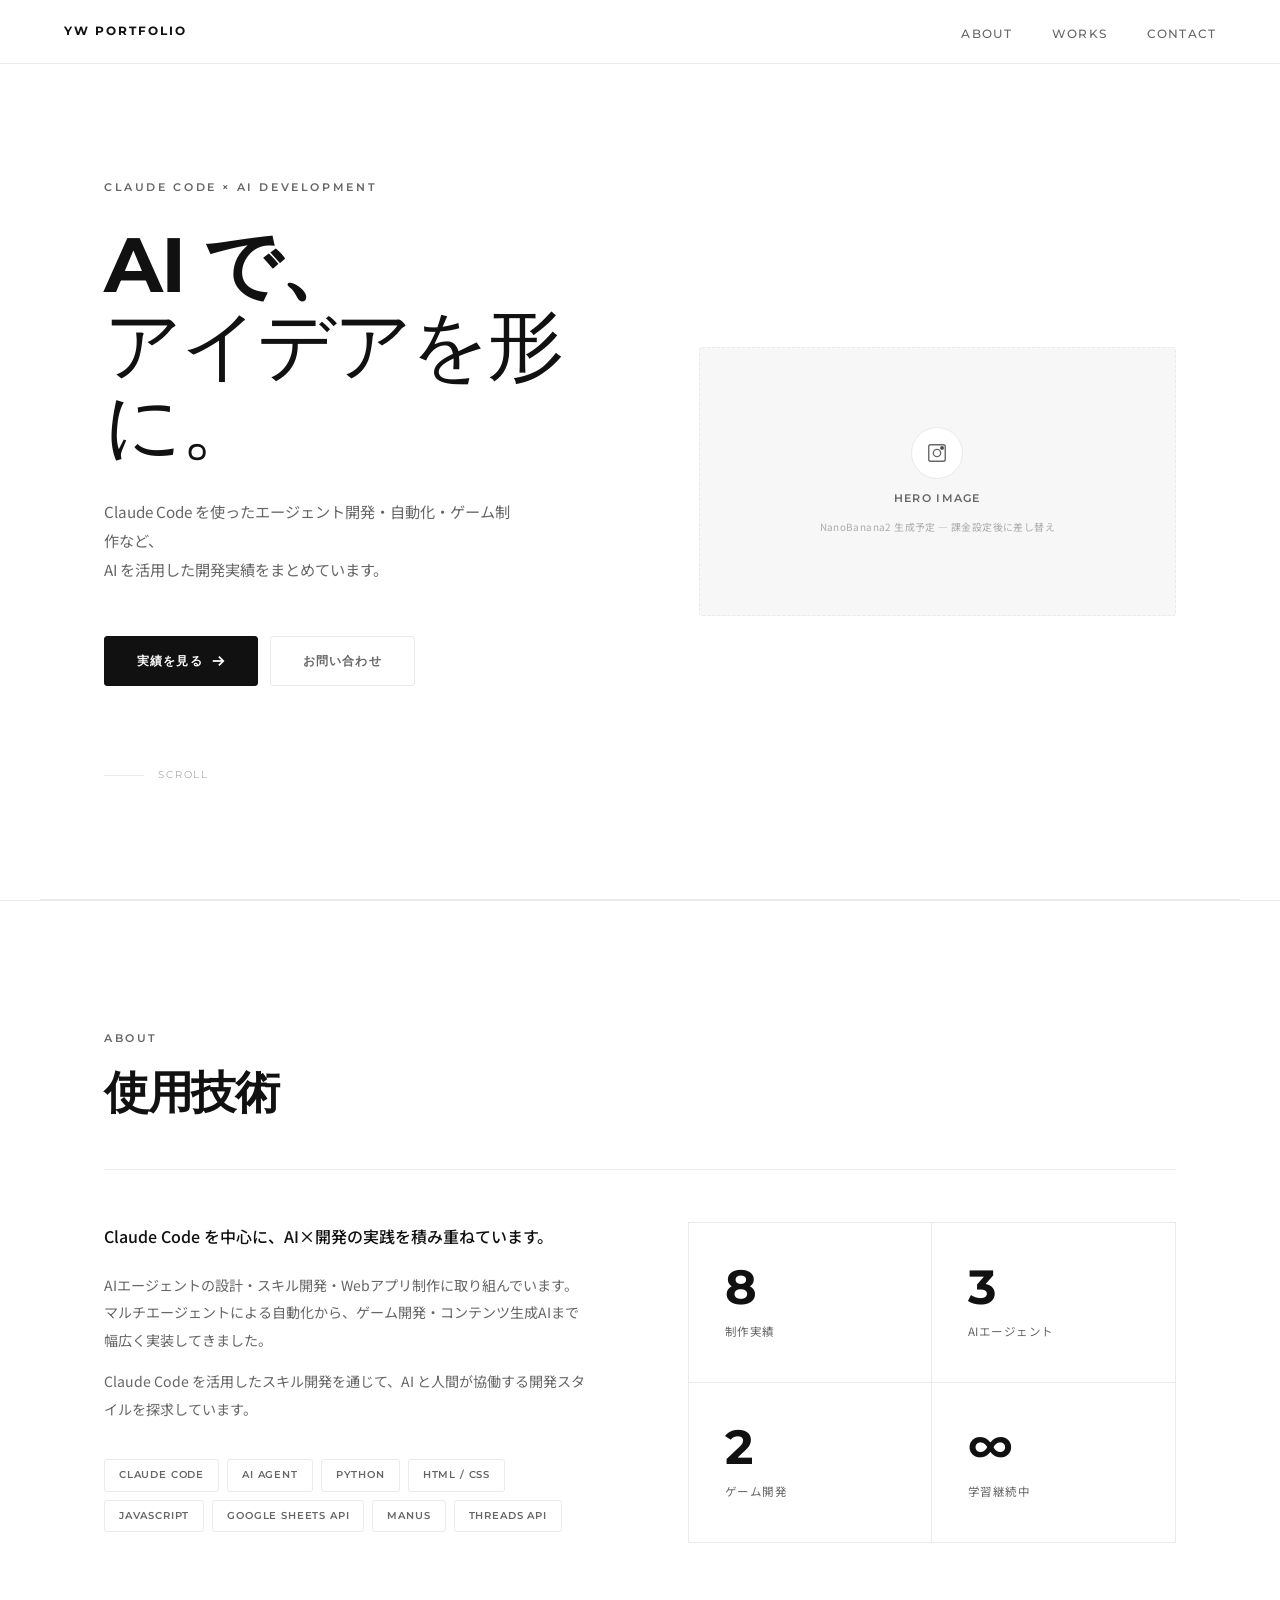
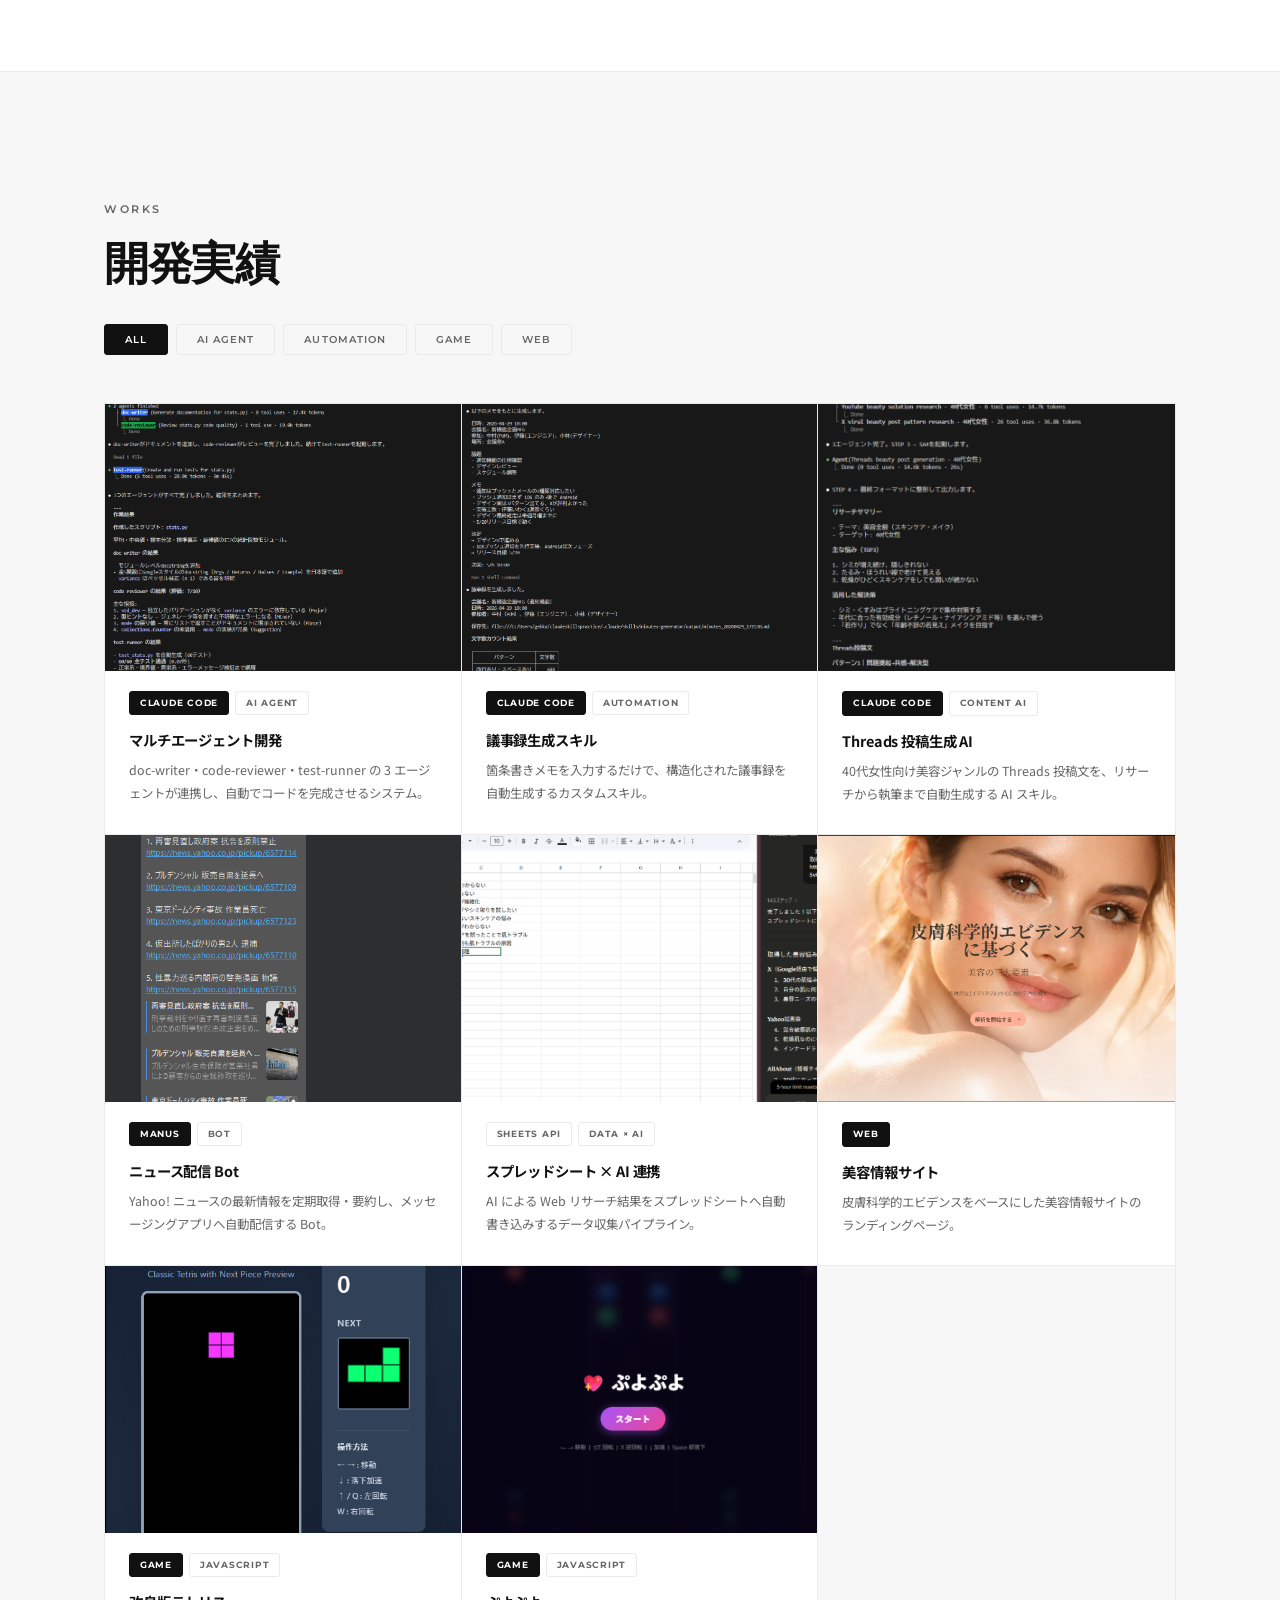
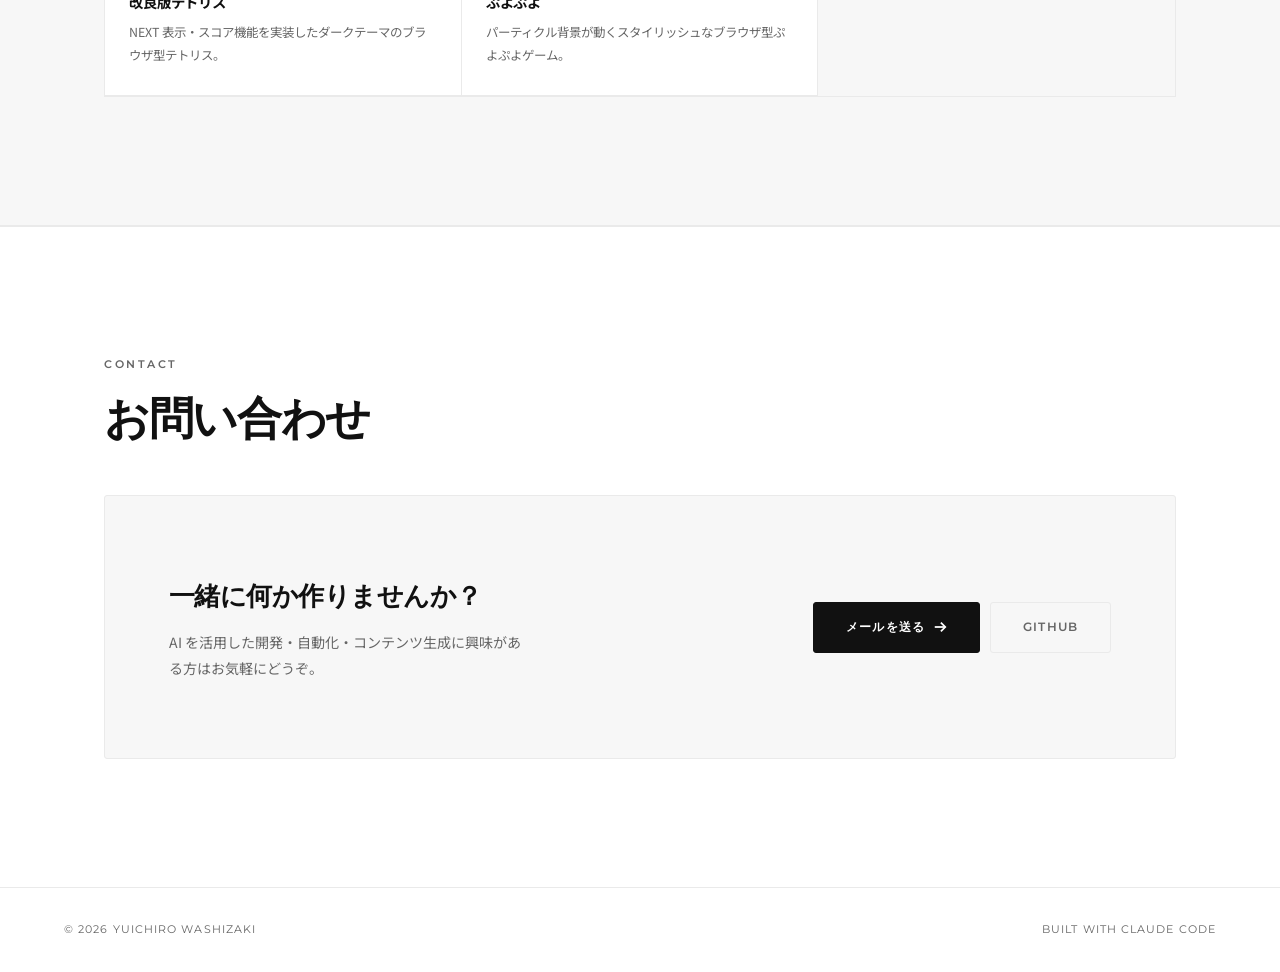
==== commit e8ccadfb: "Redesign to minimal light theme based on YAML design spec - Switch from dark futuristic to clean whi" ====
--- a/index.html
+++ b/index.html
@@ -10,36 +10,31 @@
   <meta property="og:type" content="website">
   <link rel="preconnect" href="https://fonts.googleapis.com">
   <link rel="preconnect" href="https://fonts.gstatic.com" crossorigin>
-  <link href="https://fonts.googleapis.com/css2?family=Inter:wght@300;400;500;600;700&family=Noto+Sans+JP:wght@300;400;500;700&display=swap" rel="stylesheet">
+  <link href="https://fonts.googleapis.com/css2?family=Montserrat:wght@300;400;500;600;700&family=Noto+Sans+JP:wght@300;400;500;700&display=swap" rel="stylesheet">
   <style>
     /* ===== RESET & BASE ===== */
     *, *::before, *::after { box-sizing: border-box; margin: 0; padding: 0; }
     html { scroll-behavior: smooth; font-size: 16px; }
 
     :root {
-      --accent:       #6366F1;
-      --accent-inv:   #ffffff;
-      --accent-glow:  rgba(99, 102, 241, 0.25);
-      --accent-light: #818CF8;
-      --radius:       4px;
-      --bg:           #080811;
-      --bg-sub:       #0C0C18;
-      --text:         #E8E8F4;
-      --muted:        #64748B;
-      --border:       #1E1E35;
-      --nav-h:        60px;
-      --max-w:        1200px;
-      --pad-x:        clamp(24px, 5vw, 64px);
-      --section-py:   clamp(64px, 10vw, 112px);
+      --bg:        #FFFFFF;
+      --surface:   #F7F7F7;
+      --text:      #111111;
+      --muted:     #666666;
+      --subtle:    #AAAAAA;
+      --border:    #EAEAEA;
+      --radius:    3px;
+      --nav-h:     64px;
+      --max-w:     1200px;
+      --pad-x:     clamp(24px, 5vw, 64px);
+      --section-py: clamp(80px, 12vw, 128px);
     }
 
     body {
       background: var(--bg);
-      background-image: radial-gradient(rgba(99, 102, 241, 0.07) 1px, transparent 1px);
-      background-size: 28px 28px;
       color: var(--text);
-      font-family: 'Inter', 'Noto Sans JP', sans-serif;
-      line-height: 1.7;
+      font-family: 'Noto Sans JP', 'Helvetica Neue', Arial, sans-serif;
+      line-height: 1.8;
       -webkit-font-smoothing: antialiased;
     }
 
@@ -49,29 +44,28 @@
       height: var(--nav-h);
       display: flex; align-items: center; justify-content: space-between;
       padding: 0 var(--pad-x);
-      background: rgba(8, 8, 17, 0.88);
-      backdrop-filter: blur(20px);
-      -webkit-backdrop-filter: blur(20px);
-      border-bottom: 1px solid rgba(99, 102, 241, 0.12);
-      transition: box-shadow .3s;
-    }
-    nav.scrolled { box-shadow: 0 1px 24px rgba(0, 0, 0, .6); }
+      background: rgba(255, 255, 255, 0.92);
+      backdrop-filter: blur(16px);
+      -webkit-backdrop-filter: blur(16px);
+      border-bottom: 1px solid var(--border);
+    }
 
     .nav-logo {
-      font-size: .88rem; font-weight: 700;
-      letter-spacing: .08em; color: var(--text);
-      text-decoration: none;
-    }
-    .nav-links { display: flex; gap: 36px; list-style: none; }
+      font-family: 'Montserrat', sans-serif;
+      font-size: .78rem; font-weight: 700;
+      letter-spacing: .16em; text-transform: uppercase;
+      color: var(--text); text-decoration: none;
+    }
+    .nav-links { display: flex; gap: 40px; list-style: none; }
     .nav-links a {
-      font-size: .8rem; font-weight: 500;
-      letter-spacing: .06em; text-transform: uppercase;
+      font-family: 'Montserrat', sans-serif;
+      font-size: .72rem; font-weight: 500;
+      letter-spacing: .1em; text-transform: uppercase;
       color: var(--muted); text-decoration: none;
       transition: color .2s;
     }
-    .nav-links a:hover { color: var(--accent-light); }
-
-    /* hamburger */
+    .nav-links a:hover { color: var(--text); }
+
     .nav-toggle {
       display: none; flex-direction: column;
       gap: 5px; cursor: pointer; padding: 4px;
@@ -85,14 +79,13 @@
     .nav-toggle.open span:nth-child(2) { opacity: 0; }
     .nav-toggle.open span:nth-child(3) { transform: translateY(-6.5px) rotate(-45deg); }
 
-    /* mobile menu */
     .nav-mobile {
       display: none; position: fixed;
       top: var(--nav-h); left: 0; right: 0;
-      background: rgba(8, 8, 17, 0.97); border-bottom: 1px solid var(--border);
-      padding: 24px var(--pad-x); z-index: 199;
-      flex-direction: column; gap: 24px;
-      backdrop-filter: blur(20px);
+      background: rgba(255, 255, 255, .98);
+      border-bottom: 1px solid var(--border);
+      padding: 32px var(--pad-x); z-index: 199;
+      flex-direction: column; gap: 28px;
     }
     .nav-mobile.open { display: flex; }
     .nav-mobile a {
@@ -104,234 +97,254 @@
     /* ===== HERO ===== */
     #hero {
       min-height: 100vh;
-      padding: calc(var(--nav-h) + clamp(40px, 8vw, 80px)) var(--pad-x) clamp(40px,8vw,80px);
-      display: flex; flex-direction: row; align-items: center; gap: 56px;
+      padding: calc(var(--nav-h) + clamp(48px, 8vw, 96px)) var(--pad-x) clamp(48px, 8vw, 96px);
+      display: flex; align-items: center;
+      gap: 80px;
+      max-width: var(--max-w); margin: 0 auto;
       border-bottom: 1px solid var(--border);
-      max-width: var(--max-w); margin: 0 auto;
-    }
-    .hero-content { flex: 0 0 52%; }
-    .hero-visual { flex: 1; display: flex; justify-content: center; align-items: center; }
-    .hero-visual svg { width: 100%; height: auto; max-width: 500px; }
-
-    @keyframes float {
-      0%, 100% { transform: translateY(0px); }
-      50% { transform: translateY(-14px); }
-    }
-    @keyframes float2 {
-      0%, 100% { transform: translateY(0px); }
-      50% { transform: translateY(-9px); }
-    }
-    .illus-float-a { animation: float 3.6s ease-in-out infinite; }
-    .illus-float-b { animation: float 4.4s ease-in-out infinite 0.9s; }
-    .illus-float-c { animation: float2 3.9s ease-in-out infinite 1.6s; }
-    .illus-float-d { animation: float2 5s ease-in-out infinite 0.4s; }
+    }
+
+    .hero-content { flex: 0 0 48%; }
+    .hero-visual { flex: 1; }
 
     .hero-label {
-      font-size: .72rem; font-weight: 600;
-      letter-spacing: .2em; text-transform: uppercase;
-      color: var(--accent-light); margin-bottom: 24px; opacity: .8;
+      font-family: 'Montserrat', sans-serif;
+      font-size: .68rem; font-weight: 600;
+      letter-spacing: .24em; text-transform: uppercase;
+      color: var(--muted); margin-bottom: 28px;
     }
     .hero-title {
-      font-size: clamp(2.6rem, 7vw, 5.2rem);
-      font-weight: 700; line-height: 1.1;
+      font-family: 'Montserrat', sans-serif;
+      font-size: clamp(2.8rem, 6vw, 5rem);
+      font-weight: 700; line-height: 1.04;
       letter-spacing: -.03em;
-      background: linear-gradient(160deg, #E8E8F4 0%, #C7C8F8 50%, #818CF8 100%);
-      -webkit-background-clip: text;
-      -webkit-text-fill-color: transparent;
-      background-clip: text;
-    }
-    .hero-title .muted { font-weight: 300; }
+      color: var(--text);
+    }
+    .hero-title .light { font-weight: 300; }
     .hero-sub {
-      margin-top: 28px;
-      font-size: clamp(.88rem, 1.5vw, 1rem);
-      color: var(--muted); max-width: 500px; line-height: 1.8;
+      margin-top: 32px;
+      font-size: clamp(.88rem, 1.4vw, .95rem);
+      color: var(--muted); max-width: 420px; line-height: 1.9;
     }
     .hero-actions {
       display: flex; gap: 12px; flex-wrap: wrap;
-      margin-top: 48px;
+      margin-top: 52px;
     }
     .btn {
       display: inline-flex; align-items: center; gap: 8px;
-      padding: 13px 28px; border-radius: var(--radius);
-      font-size: .82rem; font-weight: 600;
-      letter-spacing: .06em; text-transform: uppercase;
+      padding: 14px 32px; border-radius: var(--radius);
+      font-family: 'Montserrat', sans-serif;
+      font-size: .72rem; font-weight: 600;
+      letter-spacing: .1em; text-transform: uppercase;
       text-decoration: none; cursor: pointer;
       border: 1px solid transparent;
-      transition: all .25s;
-    }
-    .btn-primary {
-      background: linear-gradient(135deg, #6366F1, #8B5CF6);
-      color: #ffffff; border-color: transparent;
-      box-shadow: 0 0 20px rgba(99, 102, 241, 0.3);
-    }
-    .btn-primary:hover { box-shadow: 0 0 36px rgba(99,102,241,.55); transform: translateY(-1px); }
+      transition: opacity .22s, border-color .22s, color .22s;
+    }
+    .btn-primary { background: var(--text); color: var(--bg); border-color: var(--text); }
+    .btn-primary:hover { opacity: .76; }
     .btn-outline { background: transparent; color: var(--muted); border-color: var(--border); }
-    .btn-outline:hover { border-color: var(--accent); color: var(--accent-light); }
+    .btn-outline:hover { border-color: var(--text); color: var(--text); }
     .btn svg { width: 14px; height: 14px; stroke: currentColor; fill: none; stroke-width: 2; }
 
-    /* hero scroll hint */
     .scroll-hint {
       margin-top: 80px;
-      display: flex; align-items: center; gap: 12px;
-      color: var(--muted); font-size: .72rem;
-      letter-spacing: .12em; text-transform: uppercase;
+      display: flex; align-items: center; gap: 14px;
+      color: var(--subtle); font-family: 'Montserrat', sans-serif;
+      font-size: .65rem; letter-spacing: .18em; text-transform: uppercase;
     }
     .scroll-line { width: 40px; height: 1px; background: var(--border); }
+
+    /* Hero image */
+    .hero-image-wrap {
+      width: 100%; aspect-ratio: 16 / 9;
+      border: 1px solid var(--border);
+      border-radius: var(--radius);
+      overflow: hidden;
+      background: var(--surface);
+    }
+    .hero-image-wrap img { width: 100%; height: 100%; object-fit: cover; display: block; }
+
+    /* Placeholder state */
+    .hero-placeholder {
+      width: 100%; aspect-ratio: 16 / 9;
+      border: 1px dashed var(--border);
+      border-radius: var(--radius);
+      background: var(--surface);
+      display: flex; flex-direction: column;
+      align-items: center; justify-content: center;
+      gap: 10px;
+    }
+    .placeholder-icon {
+      width: 52px; height: 52px;
+      border: 1px solid var(--border); border-radius: 50%;
+      display: flex; align-items: center; justify-content: center;
+      background: var(--bg);
+    }
+    .placeholder-icon svg { width: 22px; height: 22px; stroke: var(--muted); fill: none; stroke-width: 1.5; }
+    .placeholder-label {
+      font-family: 'Montserrat', sans-serif;
+      font-size: .68rem; font-weight: 600;
+      letter-spacing: .12em; text-transform: uppercase; color: var(--muted);
+    }
+    .placeholder-note { font-size: .62rem; color: var(--subtle); letter-spacing: .04em; }
 
     /* ===== SECTION WRAPPER ===== */
     .section-inner { max-width: var(--max-w); margin: 0 auto; padding: var(--section-py) var(--pad-x); }
-    .section-meta {
-      font-size: .72rem; font-weight: 600;
-      letter-spacing: .2em; text-transform: uppercase;
-      color: var(--accent-light); margin-bottom: 16px; opacity: .8;
-    }
-    .section-title { font-size: clamp(1.8rem, 4vw, 3rem); font-weight: 700; letter-spacing: -.03em; line-height: 1.1; }
-    .section-divider { width: 100%; height: 1px; background: var(--border); margin: 40px 0; }
+    .section-label {
+      font-family: 'Montserrat', sans-serif;
+      font-size: .66rem; font-weight: 600;
+      letter-spacing: .24em; text-transform: uppercase;
+      color: var(--muted); margin-bottom: 20px;
+    }
+    .section-title {
+      font-family: 'Montserrat', sans-serif;
+      font-size: clamp(1.8rem, 4vw, 2.8rem);
+      font-weight: 700; letter-spacing: -.03em; line-height: 1.1;
+    }
+    .section-divider { width: 100%; height: 1px; background: var(--border); margin: 52px 0; }
 
     /* ===== ABOUT ===== */
     #about { border-top: 1px solid var(--border); }
-    .about-grid { display: grid; grid-template-columns: 1fr 1fr; gap: 80px; align-items: start; }
-    .about-lead { font-size: 1.05rem; font-weight: 500; line-height: 1.7; margin-bottom: 16px; }
-    .about-body { font-size: .9rem; color: var(--muted); line-height: 1.8; }
-    .about-body + .about-body { margin-top: 12px; }
-    .skill-list { display: flex; flex-wrap: wrap; gap: 8px; margin-top: 32px; }
+    .about-grid { display: grid; grid-template-columns: 1fr 1fr; gap: 96px; align-items: start; }
+    .about-lead { font-size: 1rem; font-weight: 500; line-height: 1.85; margin-bottom: 20px; }
+    .about-body { font-size: .88rem; color: var(--muted); line-height: 1.95; }
+    .about-body + .about-body { margin-top: 14px; }
+    .skill-list { display: flex; flex-wrap: wrap; gap: 8px; margin-top: 36px; }
     .skill-tag {
-      font-size: .75rem; font-weight: 500;
-      padding: 5px 14px; border-radius: 99px;
+      font-family: 'Montserrat', sans-serif;
+      font-size: .65rem; font-weight: 600;
+      letter-spacing: .08em; text-transform: uppercase;
+      padding: 6px 14px; border-radius: var(--radius);
       border: 1px solid var(--border); color: var(--muted);
-      background: rgba(99, 102, 241, 0.04);
-      transition: border-color .2s, color .2s, background .2s;
-    }
-    .skill-tag:hover { border-color: var(--accent); color: var(--accent-light); background: rgba(99,102,241,.1); }
-
-    .stat-grid { display: grid; grid-template-columns: 1fr 1fr; border: 1px solid var(--border); gap: 0; }
+      transition: border-color .2s, color .2s;
+    }
+    .skill-tag:hover { border-color: var(--text); color: var(--text); }
+
+    .stat-grid { display: grid; grid-template-columns: 1fr 1fr; border: 1px solid var(--border); }
     .stat-cell {
-      padding: 36px 32px;
+      padding: 40px 36px;
       border-right: 1px solid var(--border);
       border-bottom: 1px solid var(--border);
-      background: rgba(99, 102, 241, 0.03);
       transition: background .2s;
     }
-    .stat-cell:hover { background: rgba(99, 102, 241, 0.08); }
+    .stat-cell:hover { background: var(--surface); }
     .stat-cell:nth-child(2n) { border-right: none; }
     .stat-cell:nth-child(n+3) { border-bottom: none; }
     .stat-num {
-      font-size: 2.8rem; font-weight: 700; letter-spacing: -.04em; line-height: 1;
-      background: linear-gradient(135deg, var(--text), var(--accent-light));
-      -webkit-background-clip: text;
-      -webkit-text-fill-color: transparent;
-      background-clip: text;
-    }
-    .stat-label { font-size: .78rem; color: var(--muted); margin-top: 8px; letter-spacing: .04em; }
+      font-family: 'Montserrat', sans-serif;
+      font-size: 3rem; font-weight: 700;
+      letter-spacing: -.04em; line-height: 1; color: var(--text);
+    }
+    .stat-label { font-size: .72rem; color: var(--muted); margin-top: 10px; letter-spacing: .04em; }
 
     /* ===== WORKS ===== */
-    #works { background: var(--bg-sub); border-top: 1px solid var(--border); border-bottom: 1px solid var(--border); }
-    .filter-row { display: flex; gap: 8px; flex-wrap: wrap; margin-top: 32px; }
+    #works { background: var(--surface); border-top: 1px solid var(--border); border-bottom: 1px solid var(--border); }
+    .filter-row { display: flex; gap: 8px; flex-wrap: wrap; margin-top: 36px; }
     .filter-btn {
-      font-size: .72rem; font-weight: 600;
+      font-family: 'Montserrat', sans-serif;
+      font-size: .65rem; font-weight: 600;
       letter-spacing: .1em; text-transform: uppercase;
-      padding: 8px 20px; border-radius: 99px;
+      padding: 8px 20px; border-radius: var(--radius);
       background: transparent; color: var(--muted);
       border: 1px solid var(--border);
       cursor: pointer; transition: all .2s;
     }
     .filter-btn.active,
-    .filter-btn:hover {
-      background: rgba(99, 102, 241, 0.12);
-      color: var(--accent-light);
-      border-color: rgba(99, 102, 241, 0.35);
-    }
+    .filter-btn:hover { background: var(--text); color: var(--bg); border-color: var(--text); }
 
     .cards-grid {
       display: grid; grid-template-columns: repeat(3, 1fr);
-      gap: 0; border: 1px solid var(--border); margin-top: 40px;
+      gap: 0; border: 1px solid var(--border); margin-top: 48px;
     }
     .card {
       background: var(--bg);
       border-right: 1px solid var(--border);
       border-bottom: 1px solid var(--border);
       overflow: hidden;
-      transition: background .25s, box-shadow .25s;
+      transition: background .2s;
     }
     .card:nth-child(3n) { border-right: none; }
-    .card-thumb { overflow: hidden; aspect-ratio: 4/3; background: var(--bg-sub); position: relative; }
+    .card:hover { background: #FAFAFA; }
+    .card-thumb { overflow: hidden; aspect-ratio: 4/3; background: var(--surface); }
     .card-thumb img { width: 100%; height: 100%; object-fit: cover; display: block; transition: transform .6s cubic-bezier(.25,.46,.45,.94); }
-    .card:hover .card-thumb img { transform: scale(1.06); }
-    .card:hover { background: #0C0C1C; box-shadow: inset 0 0 0 1px rgba(99,102,241,.2); }
-
+    .card:hover .card-thumb img { transform: scale(1.04); }
     .card-body { padding: 20px 24px 28px; }
     .card-tags { display: flex; gap: 6px; flex-wrap: wrap; margin-bottom: 14px; }
     .card-tag {
-      font-size: .65rem; font-weight: 700;
+      font-family: 'Montserrat', sans-serif;
+      font-size: .58rem; font-weight: 700;
       letter-spacing: .08em; text-transform: uppercase;
       padding: 3px 10px; border-radius: var(--radius);
       border: 1px solid var(--border); color: var(--muted);
     }
-    .card-tag.dark { background: var(--accent); color: var(--accent-inv); border-color: var(--accent); }
-    .card-title { font-size: .95rem; font-weight: 700; letter-spacing: -.01em; line-height: 1.5; }
-    .card-desc { font-size: .8rem; color: var(--muted); margin-top: 8px; line-height: 1.7; }
-    .card[data-hidden="true"] { display: none; }
+    .card-tag.dark { background: var(--text); color: var(--bg); border-color: var(--text); }
+    .card-title { font-size: .9rem; font-weight: 700; letter-spacing: -.01em; line-height: 1.5; }
+    .card-desc { font-size: .78rem; color: var(--muted); margin-top: 8px; line-height: 1.85; }
 
     /* ===== CONTACT ===== */
     #contact { border-top: 1px solid var(--border); }
     .contact-banner {
-      background: linear-gradient(135deg, #0F0F2E 0%, #14143A 50%, #0F0F2E 100%);
-      border: 1px solid rgba(99, 102, 241, 0.2);
-      box-shadow: 0 0 60px rgba(99, 102, 241, 0.06), inset 0 1px 0 rgba(99,102,241,.15);
+      background: var(--surface);
+      border: 1px solid var(--border);
       border-radius: var(--radius);
-      padding: clamp(40px, 6vw, 72px) clamp(32px, 5vw, 64px);
+      padding: clamp(48px, 6vw, 80px) clamp(36px, 5vw, 72px);
       display: flex; align-items: center; justify-content: space-between;
-      gap: 40px; margin-top: 48px; flex-wrap: wrap;
-    }
-    .contact-copy h3 { font-size: clamp(1.3rem, 3vw, 1.8rem); font-weight: 700; letter-spacing: -.02em; }
-    .contact-copy p { font-size: .88rem; color: rgba(232,232,244,.45); margin-top: 8px; line-height: 1.7; max-width: 400px; }
+      gap: 48px; margin-top: 52px; flex-wrap: wrap;
+    }
+    .contact-copy h3 {
+      font-family: 'Montserrat', sans-serif;
+      font-size: clamp(1.2rem, 2.5vw, 1.6rem);
+      font-weight: 700; letter-spacing: -.02em;
+    }
+    .contact-copy p { font-size: .88rem; color: var(--muted); margin-top: 10px; line-height: 1.85; max-width: 360px; }
     .contact-actions { display: flex; gap: 10px; flex-shrink: 0; flex-wrap: wrap; }
-    .btn-inv-primary { background: var(--accent); color: #fff; border-color: var(--accent); box-shadow: 0 0 20px rgba(99,102,241,.3); }
-    .btn-inv-primary:hover { box-shadow: 0 0 32px rgba(99,102,241,.55); transform: translateY(-1px); }
-    .btn-inv-outline { background: transparent; color: var(--muted); border: 1px solid rgba(99,102,241,.2); }
-    .btn-inv-outline:hover { background: rgba(99,102,241,.1); border-color: var(--accent); color: var(--accent-light); }
 
     /* ===== FOOTER ===== */
-    footer { border-top: 1px solid var(--border); padding: 28px var(--pad-x); display: flex; justify-content: space-between; align-items: center; flex-wrap: wrap; gap: 12px; }
-    .footer-left, .footer-right { font-size: .75rem; color: var(--muted); letter-spacing: .04em; }
-
-    /* ===== ANIMATIONS ===== */
-    .reveal { opacity: 0; transform: translateY(20px); transition: opacity .6s ease, transform .6s ease; }
+    footer {
+      border-top: 1px solid var(--border);
+      padding: 32px var(--pad-x);
+      display: flex; justify-content: space-between; align-items: center; flex-wrap: wrap; gap: 12px;
+    }
+    .footer-left, .footer-right {
+      font-family: 'Montserrat', sans-serif;
+      font-size: .68rem; color: var(--muted); letter-spacing: .1em; text-transform: uppercase;
+    }
+
+    /* ===== SCROLL REVEAL ===== */
+    .reveal { opacity: 0; transform: translateY(20px); transition: opacity .72s ease, transform .72s ease; }
     .reveal.visible { opacity: 1; transform: translateY(0); }
-    .reveal-d1 { transition-delay: .05s; }
-    .reveal-d2 { transition-delay: .12s; }
-    .reveal-d3 { transition-delay: .19s; }
-    .reveal-d4 { transition-delay: .26s; }
-    .reveal-d5 { transition-delay: .33s; }
-    .reveal-d6 { transition-delay: .40s; }
+    .reveal-d1 { transition-delay: .06s; }
+    .reveal-d2 { transition-delay: .13s; }
+    .reveal-d3 { transition-delay: .21s; }
+    .reveal-d4 { transition-delay: .30s; }
+    .reveal-d5 { transition-delay: .39s; }
+    .reveal-d6 { transition-delay: .48s; }
 
     /* ===== RESPONSIVE ===== */
-    @media (max-width: 900px) {
+    @media (max-width: 960px) {
       .nav-links { display: none; }
       .nav-toggle { display: flex; }
-      .about-grid { grid-template-columns: 1fr; gap: 48px; }
+      .about-grid { grid-template-columns: 1fr; gap: 56px; }
       .cards-grid { grid-template-columns: repeat(2, 1fr); }
       .card:nth-child(3n) { border-right: 1px solid var(--border); }
       .card:nth-child(2n) { border-right: none; }
-      #hero { flex-direction: column; gap: 32px; padding-top: calc(var(--nav-h) + 48px); }
+      #hero { flex-direction: column; gap: 48px; min-height: unset; padding-top: calc(var(--nav-h) + 56px); }
       .hero-content { flex: none; width: 100%; }
-      .hero-visual { width: 100%; max-width: 340px; margin: 0 auto; }
+      .hero-visual { width: 100%; }
     }
     @media (max-width: 600px) {
       .cards-grid { grid-template-columns: 1fr; }
       .card { border-right: none !important; }
       .contact-banner { flex-direction: column; align-items: flex-start; }
-      .stat-num { font-size: 2.2rem; }
-      .hero-title { font-size: clamp(2rem, 10vw, 3rem); }
-      .hero-visual { max-width: 260px; }
+      .hero-title { font-size: clamp(2.2rem, 11vw, 3rem); }
     }
   </style>
 </head>
 <body>
 
-  <!-- ===== NAV ===== -->
+  <!-- NAV -->
   <nav id="nav">
-    <a href="#" class="nav-logo">AI Portfolio</a>
+    <a href="#" class="nav-logo">YW Portfolio</a>
     <ul class="nav-links">
       <li><a href="#about">About</a></li>
       <li><a href="#works">Works</a></li>
@@ -347,16 +360,14 @@
     <a href="#contact" class="nav-mobile-link">Contact</a>
   </div>
 
-  <!-- ===== HERO ===== -->
+  <!-- HERO -->
   <section id="top">
     <div id="hero">
-
-      <!-- Left: Text content -->
       <div class="hero-content">
         <p class="hero-label reveal">Claude Code &times; AI Development</p>
         <h1 class="hero-title reveal reveal-d1">
           AI で、<br>
-          <span class="muted">アイデアを形に。</span>
+          <span class="light">アイデアを形に。</span>
         </h1>
         <p class="hero-sub reveal reveal-d2">
           Claude Code を使ったエージェント開発・自動化・ゲーム制作など、<br>
@@ -375,165 +386,23 @@
         </div>
       </div>
 
-      <!-- Right: Kawaii illustration -->
+      <!-- Hero image: replace src with hero-generated.png after NanoBanana2 generation -->
       <div class="hero-visual reveal reveal-d2">
-        <svg xmlns="http://www.w3.org/2000/svg" viewBox="0 0 560 520" fill="none" aria-hidden="true">
-          <defs>
-            <linearGradient id="screenGrad" x1="0" y1="0" x2="1" y2="1">
-              <stop offset="0%" stop-color="#0D0D28"/>
-              <stop offset="100%" stop-color="#12103A"/>
-            </linearGradient>
-            <radialGradient id="glow1" cx="50%" cy="50%" r="50%">
-              <stop offset="0%" stop-color="#6366F1" stop-opacity="0.3"/>
-              <stop offset="100%" stop-color="#6366F1" stop-opacity="0"/>
-            </radialGradient>
-            <radialGradient id="glow2" cx="50%" cy="50%" r="50%">
-              <stop offset="0%" stop-color="#22D3EE" stop-opacity="0.22"/>
-              <stop offset="100%" stop-color="#22D3EE" stop-opacity="0"/>
-            </radialGradient>
-          </defs>
-
-          <!-- Background glow blobs -->
-          <circle cx="420" cy="120" r="200" fill="url(#glow1)"/>
-          <circle cx="140" cy="370" r="170" fill="url(#glow2)"/>
-          <circle cx="460" cy="420" r="130" fill="#8B5CF6" opacity="0.06"/>
-          <!-- Orbit ring -->
-          <circle cx="280" cy="265" r="185" stroke="rgba(99,102,241,0.1)" stroke-width="1" stroke-dasharray="4,7"/>
-
-          <!-- === CAMERA (top-right, floating) === -->
-          <g class="illus-float-a">
-            <g transform="translate(388,48)">
-              <circle cx="45" cy="47" r="42" fill="#6366F1" opacity="0.08"/>
-              <rect x="0" y="14" width="90" height="66" rx="13" fill="#0F0F28" stroke="#6366F1" stroke-width="1.5" stroke-opacity="0.65"/>
-              <rect x="13" y="0" width="26" height="20" rx="7" fill="#0F0F28" stroke="#6366F1" stroke-width="1.5" stroke-opacity="0.65"/>
-              <circle cx="45" cy="47" r="26" fill="#080811" stroke="#6366F1" stroke-width="1.5" stroke-opacity="0.75"/>
-              <circle cx="45" cy="47" r="18" fill="#0D0D1E" stroke="#818CF8" stroke-width="1" stroke-opacity="0.45"/>
-              <circle cx="45" cy="47" r="11" fill="#6366F1" opacity="0.65"/>
-              <circle cx="45" cy="47" r="6" fill="#A5B4FC" opacity="0.9"/>
-              <circle cx="38" cy="39" r="3.5" fill="white" opacity="0.3"/>
-              <rect x="70" y="20" width="14" height="10" rx="3" fill="#22D3EE" opacity="0.7"/>
-            </g>
-          </g>
-
-          <!-- === PENCIL (top-left, floating) === -->
-          <g class="illus-float-b">
-            <g transform="translate(58,58) rotate(-22, 12, 68)">
-              <rect x="0" y="0" width="24" height="14" rx="5" fill="#6366F1" stroke="#818CF8" stroke-width="1" stroke-opacity="0.6"/>
-              <rect x="0" y="12" width="24" height="96" fill="#1A1A38" stroke="#818CF8" stroke-width="1" stroke-opacity="0.45"/>
-              <polygon points="0,106 24,106 12,130" fill="#0F0F28" stroke="#818CF8" stroke-width="1" stroke-opacity="0.45" stroke-linejoin="round"/>
-              <polygon points="6,123 18,123 12,134" fill="#C7D2FE"/>
-              <line x1="0" y1="36" x2="24" y2="36" stroke="#818CF8" stroke-width="0.5" opacity="0.3"/>
-              <line x1="0" y1="62" x2="24" y2="62" stroke="#818CF8" stroke-width="0.5" opacity="0.3"/>
-              <line x1="0" y1="88" x2="24" y2="88" stroke="#818CF8" stroke-width="0.5" opacity="0.3"/>
-            </g>
-          </g>
-
-          <!-- === LAPTOP (center) === -->
-          <g transform="translate(98,195)">
-            <rect x="-6" y="-6" width="376" height="278" rx="18" fill="#6366F1" opacity="0.04"/>
-            <rect x="0" y="0" width="364" height="222" rx="14" fill="#0D0D1E" stroke="#2A2A50" stroke-width="2"/>
-            <rect x="8" y="8" width="348" height="206" rx="10" fill="none" stroke="#1E1E3A" stroke-width="1"/>
-            <rect x="18" y="18" width="328" height="186" rx="6" fill="url(#screenGrad)"/>
-            <!-- Code lines left -->
-            <rect x="28" y="36" width="70" height="4" rx="2" fill="#6366F1" opacity="0.7"/>
-            <rect x="28" y="48" width="110" height="4" rx="2" fill="#22D3EE" opacity="0.5"/>
-            <rect x="38" y="60" width="80" height="4" rx="2" fill="#818CF8" opacity="0.5"/>
-            <rect x="28" y="72" width="55" height="4" rx="2" fill="#6366F1" opacity="0.4"/>
-            <rect x="28" y="84" width="130" height="4" rx="2" fill="#22D3EE" opacity="0.35"/>
-            <rect x="38" y="96" width="65" height="4" rx="2" fill="#818CF8" opacity="0.55"/>
-            <rect x="28" y="108" width="90" height="4" rx="2" fill="#6366F1" opacity="0.3"/>
-            <rect x="28" y="120" width="45" height="4" rx="2" fill="#22D3EE" opacity="0.45"/>
-            <rect x="28" y="132" width="100" height="4" rx="2" fill="#818CF8" opacity="0.38"/>
-            <rect x="28" y="144" width="75" height="4" rx="2" fill="#6366F1" opacity="0.32"/>
-            <rect x="28" y="156" width="50" height="4" rx="2" fill="#22D3EE" opacity="0.28"/>
-            <!-- Cute face right side -->
-            <ellipse cx="226" cy="106" rx="30" ry="30" fill="#0A0A20" stroke="#6366F1" stroke-width="1.5" stroke-opacity="0.55"/>
-            <circle cx="232" cy="112" r="16" fill="#6366F1" opacity="0.72"/>
-            <circle cx="232" cy="112" r="9" fill="#A5B4FC" opacity="0.9"/>
-            <circle cx="226" cy="104" r="5" fill="white" opacity="0.65"/>
-            <ellipse cx="302" cy="106" rx="30" ry="30" fill="#0A0A20" stroke="#6366F1" stroke-width="1.5" stroke-opacity="0.55"/>
-            <circle cx="308" cy="112" r="16" fill="#6366F1" opacity="0.72"/>
-            <circle cx="308" cy="112" r="9" fill="#A5B4FC" opacity="0.9"/>
-            <circle cx="302" cy="104" r="5" fill="white" opacity="0.65"/>
-            <path d="M 238 152 Q 264 172 290 152" stroke="#22D3EE" stroke-width="2.5" fill="none" stroke-linecap="round"/>
-            <ellipse cx="198" cy="132" rx="24" ry="14" fill="#6366F1" opacity="0.16"/>
-            <ellipse cx="330" cy="132" rx="24" ry="14" fill="#6366F1" opacity="0.16"/>
-            <circle cx="182" cy="13" r="3" fill="#22D3EE" opacity="0.55"/>
-            <!-- Keyboard -->
-            <rect x="0" y="228" width="364" height="38" rx="8" fill="#0A0A18" stroke="#1E1E35" stroke-width="2"/>
-            <rect x="14" y="235" width="336" height="7" rx="3" fill="#111128"/>
-            <rect x="14" y="247" width="336" height="7" rx="3" fill="#111128"/>
-            <rect x="142" y="233" width="80" height="22" rx="5" fill="#0D0D22" stroke="#1E1E38" stroke-width="1"/>
-            <rect x="50" y="237" width="18" height="3" rx="1.5" fill="#6366F1" opacity="0.18"/>
-            <rect x="80" y="237" width="18" height="3" rx="1.5" fill="#6366F1" opacity="0.18"/>
-            <rect x="110" y="237" width="18" height="3" rx="1.5" fill="#6366F1" opacity="0.18"/>
-            <rect x="265" y="237" width="18" height="3" rx="1.5" fill="#6366F1" opacity="0.18"/>
-            <rect x="295" y="237" width="18" height="3" rx="1.5" fill="#6366F1" opacity="0.18"/>
-          </g>
-
-          <!-- === CODE ICON (bottom-right, floating) === -->
-          <g class="illus-float-c">
-            <g transform="translate(488,368)">
-              <rect x="-4" y="-4" width="73" height="62" rx="14" fill="#6366F1" opacity="0.08"/>
-              <rect x="0" y="0" width="65" height="54" rx="11" fill="#0F0F28" stroke="#6366F1" stroke-width="1.5" stroke-opacity="0.55"/>
-              <text x="8" y="23" font-family="monospace" font-size="14" fill="#818CF8" font-weight="bold">&lt;/&gt;</text>
-              <rect x="8" y="29" width="28" height="2.5" rx="1.25" fill="#6366F1" opacity="0.6"/>
-              <rect x="8" y="36" width="46" height="2.5" rx="1.25" fill="#22D3EE" opacity="0.4"/>
-              <rect x="8" y="43" width="36" height="2.5" rx="1.25" fill="#818CF8" opacity="0.5"/>
-            </g>
-          </g>
-
-          <!-- === HEART (bottom-left, floating) === -->
-          <g class="illus-float-d">
-            <g transform="translate(60,432)">
-              <path d="M22 10 C22 4.5,15 1,12 7.5 C9 1,2 4.5,2 10 C2 16,12 24,12 24 C12 24,22 16,22 10Z" fill="#6366F1" opacity="0.72" stroke="#818CF8" stroke-width="1"/>
-            </g>
-          </g>
-
-          <!-- === NEON SPARKLES === -->
-          <g transform="translate(84,165)">
-            <line x1="0" y1="-15" x2="0" y2="15" stroke="#6366F1" stroke-width="2.5" stroke-linecap="round"/>
-            <line x1="-15" y1="0" x2="15" y2="0" stroke="#6366F1" stroke-width="2.5" stroke-linecap="round"/>
-            <line x1="-10" y1="-10" x2="10" y2="10" stroke="#818CF8" stroke-width="1.5" stroke-linecap="round"/>
-            <line x1="10" y1="-10" x2="-10" y2="10" stroke="#818CF8" stroke-width="1.5" stroke-linecap="round"/>
-          </g>
-          <g transform="translate(530,204)">
-            <line x1="0" y1="-12" x2="0" y2="12" stroke="#22D3EE" stroke-width="2" stroke-linecap="round"/>
-            <line x1="-12" y1="0" x2="12" y2="0" stroke="#22D3EE" stroke-width="2" stroke-linecap="round"/>
-            <line x1="-8" y1="-8" x2="8" y2="8" stroke="#22D3EE" stroke-width="1.5" stroke-linecap="round"/>
-            <line x1="8" y1="-8" x2="-8" y2="8" stroke="#22D3EE" stroke-width="1.5" stroke-linecap="round"/>
-          </g>
-          <g transform="translate(310,470)">
-            <line x1="0" y1="-9" x2="0" y2="9" stroke="#8B5CF6" stroke-width="2" stroke-linecap="round"/>
-            <line x1="-9" y1="0" x2="9" y2="0" stroke="#8B5CF6" stroke-width="2" stroke-linecap="round"/>
-          </g>
-
-          <!-- === STAR (top-right) === -->
-          <path d="M512 44 L518 62 L537 62 L522 73 L528 91 L512 80 L496 91 L502 73 L487 62 L506 62 Z" fill="#6366F1" opacity="0.7" stroke="#818CF8" stroke-width="0.5" stroke-linejoin="round"/>
-          <!-- === 4-POINTED STAR === -->
-          <path d="M458 474 L461 463 L472 460 L461 457 L458 446 L455 457 L444 460 L455 463 Z" fill="#22D3EE" opacity="0.6"/>
-
-          <!-- === NEON DOTS === -->
-          <circle cx="312" cy="46" r="5.5" fill="#22D3EE" opacity="0.5"/>
-          <circle cx="548" cy="312" r="6" fill="#6366F1" opacity="0.45"/>
-          <circle cx="40" cy="300" r="4.5" fill="#8B5CF6" opacity="0.45"/>
-          <circle cx="494" cy="152" r="5" fill="#6366F1" opacity="0.4"/>
-          <circle cx="376" cy="490" r="4" fill="#22D3EE" opacity="0.38"/>
-          <circle cx="168" cy="488" r="3.5" fill="#8B5CF6" opacity="0.38"/>
-
-          <!-- === DASHED RINGS === -->
-          <circle cx="108" cy="198" r="22" fill="none" stroke="#6366F1" stroke-width="1" stroke-dasharray="4,3" opacity="0.28"/>
-          <circle cx="498" cy="342" r="16" fill="none" stroke="#22D3EE" stroke-width="1" stroke-dasharray="3,2" opacity="0.22"/>
-        </svg>
+        <div class="hero-placeholder" id="heroPlaceholder">
+          <div class="placeholder-icon">
+            <svg viewBox="0 0 24 24"><rect x="3" y="3" width="18" height="18" rx="2"/><circle cx="12" cy="12" r="4"/><circle cx="17.5" cy="6.5" r="1.5" fill="currentColor"/></svg>
+          </div>
+          <span class="placeholder-label">Hero Image</span>
+          <span class="placeholder-note">NanoBanana2 生成予定 — 課金設定後に差し替え</span>
+        </div>
       </div>
-
     </div>
   </section>
 
-  <!-- ===== ABOUT ===== -->
+  <!-- ABOUT -->
   <section id="about">
     <div class="section-inner">
-      <p class="section-meta reveal">About</p>
+      <p class="section-label reveal">About</p>
       <h2 class="section-title reveal reveal-d1">使用技術</h2>
       <div class="section-divider"></div>
       <div class="about-grid">
@@ -579,10 +448,10 @@
     </div>
   </section>
 
-  <!-- ===== WORKS ===== -->
+  <!-- WORKS -->
   <section id="works">
     <div class="section-inner">
-      <p class="section-meta reveal">Works</p>
+      <p class="section-label reveal">Works</p>
       <h2 class="section-title reveal reveal-d1">開発実績</h2>
       <div class="filter-row reveal reveal-d2">
         <button class="filter-btn active" data-filter="all">All</button>
@@ -708,10 +577,10 @@
     </div>
   </section>
 
-  <!-- ===== CONTACT ===== -->
+  <!-- CONTACT -->
   <section id="contact">
     <div class="section-inner">
-      <p class="section-meta reveal">Contact</p>
+      <p class="section-label reveal">Contact</p>
       <h2 class="section-title reveal reveal-d1">お問い合わせ</h2>
       <div class="contact-banner reveal reveal-d2">
         <div class="contact-copy">
@@ -719,30 +588,30 @@
           <p>AI を活用した開発・自動化・コンテンツ生成に興味がある方はお気軽にどうぞ。</p>
         </div>
         <div class="contact-actions">
-          <a href="mailto:gekkouka.0114@gmail.com" class="btn btn-inv-primary">
+          <a href="mailto:gekkouka.0114@gmail.com" class="btn btn-primary">
             メールを送る
             <svg viewBox="0 0 16 16"><line x1="2" y1="8" x2="14" y2="8"/><polyline points="9,3 14,8 9,13"/></svg>
           </a>
-          <a href="https://github.com/youinstafukugyou-create" target="_blank" rel="noopener" class="btn btn-inv-outline">GitHub</a>
+          <a href="https://github.com/youinstafukugyou-create" target="_blank" rel="noopener" class="btn btn-outline">GitHub</a>
         </div>
       </div>
     </div>
   </section>
 
-  <!-- ===== FOOTER ===== -->
+  <!-- FOOTER -->
   <footer>
-    <p class="footer-left">© 2026 Yuichiro Washizaki</p>
+    <p class="footer-left">&copy; 2026 Yuichiro Washizaki</p>
     <p class="footer-right">Built with Claude Code</p>
   </footer>
 
   <script>
-    // ── Nav scroll shadow ──
+    // Nav scroll border
     const nav = document.getElementById('nav');
     window.addEventListener('scroll', () => {
-      nav.classList.toggle('scrolled', window.scrollY > 10);
+      nav.style.borderBottomColor = window.scrollY > 10 ? '#D8D8D8' : '#EAEAEA';
     }, { passive: true });
 
-    // ── Mobile nav toggle ──
+    // Mobile nav
     const toggle = document.getElementById('navToggle');
     const mobileMenu = document.getElementById('navMobile');
     toggle.addEventListener('click', () => {
@@ -756,13 +625,15 @@
       });
     });
 
-    // ── Scroll reveal ──
-    const revealObserver = new IntersectionObserver(entries => {
-      entries.forEach(e => { if (e.isIntersecting) { e.target.classList.add('visible'); revealObserver.unobserve(e.target); } });
-    }, { threshold: 0.1, rootMargin: '0px 0px -40px 0px' });
-    document.querySelectorAll('.reveal').forEach(el => revealObserver.observe(el));
-
-    // ── Works filter ──
+    // Scroll reveal
+    const revealObs = new IntersectionObserver(entries => {
+      entries.forEach(e => {
+        if (e.isIntersecting) { e.target.classList.add('visible'); revealObs.unobserve(e.target); }
+      });
+    }, { threshold: 0.08, rootMargin: '0px 0px -32px 0px' });
+    document.querySelectorAll('.reveal').forEach(el => revealObs.observe(el));
+
+    // Works filter
     const filterBtns = document.querySelectorAll('.filter-btn');
     const cards = document.querySelectorAll('.card');
     filterBtns.forEach(btn => {
@@ -771,10 +642,7 @@
         btn.classList.add('active');
         const f = btn.dataset.filter;
         cards.forEach(card => {
-          const show = f === 'all' || card.dataset.category === f;
-          card.dataset.hidden = show ? 'false' : 'true';
-          // fix border after filter
-          card.style.display = show ? '' : 'none';
+          card.style.display = (f === 'all' || card.dataset.category === f) ? '' : 'none';
         });
       });
     });
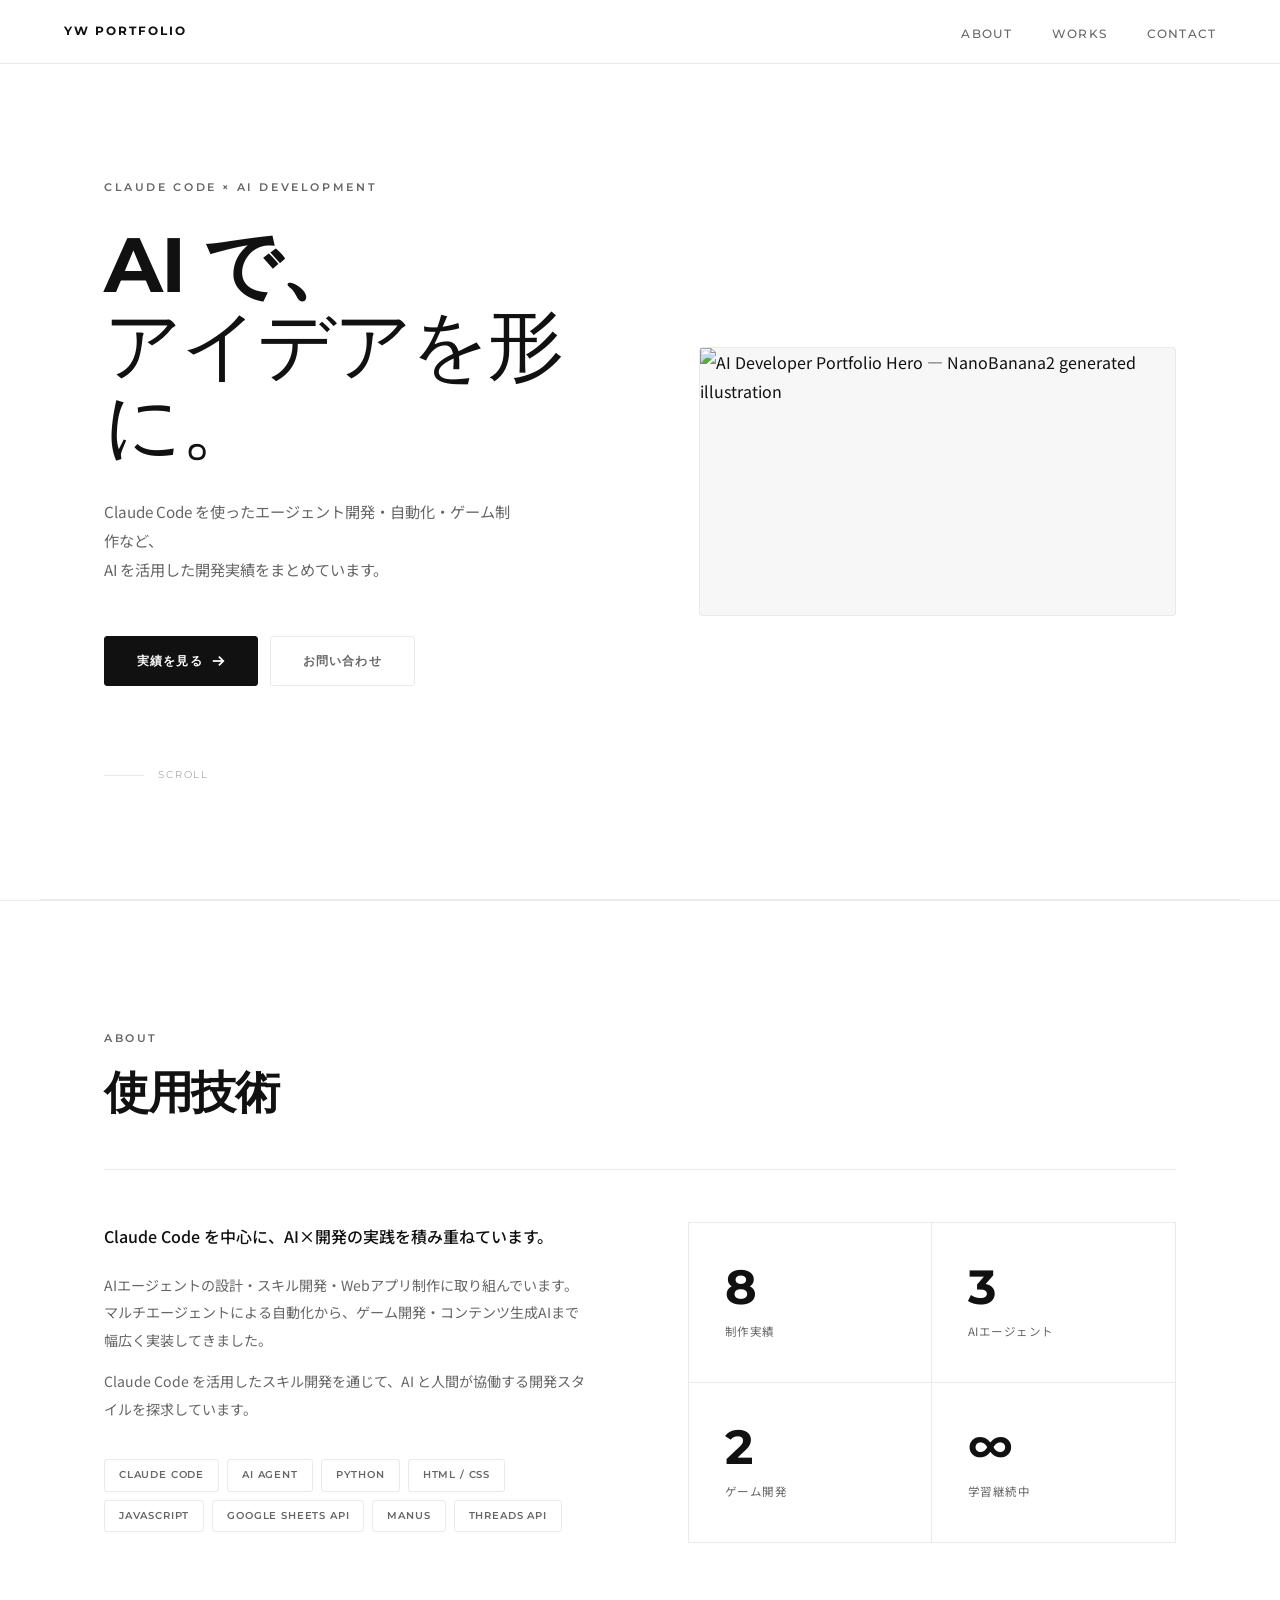
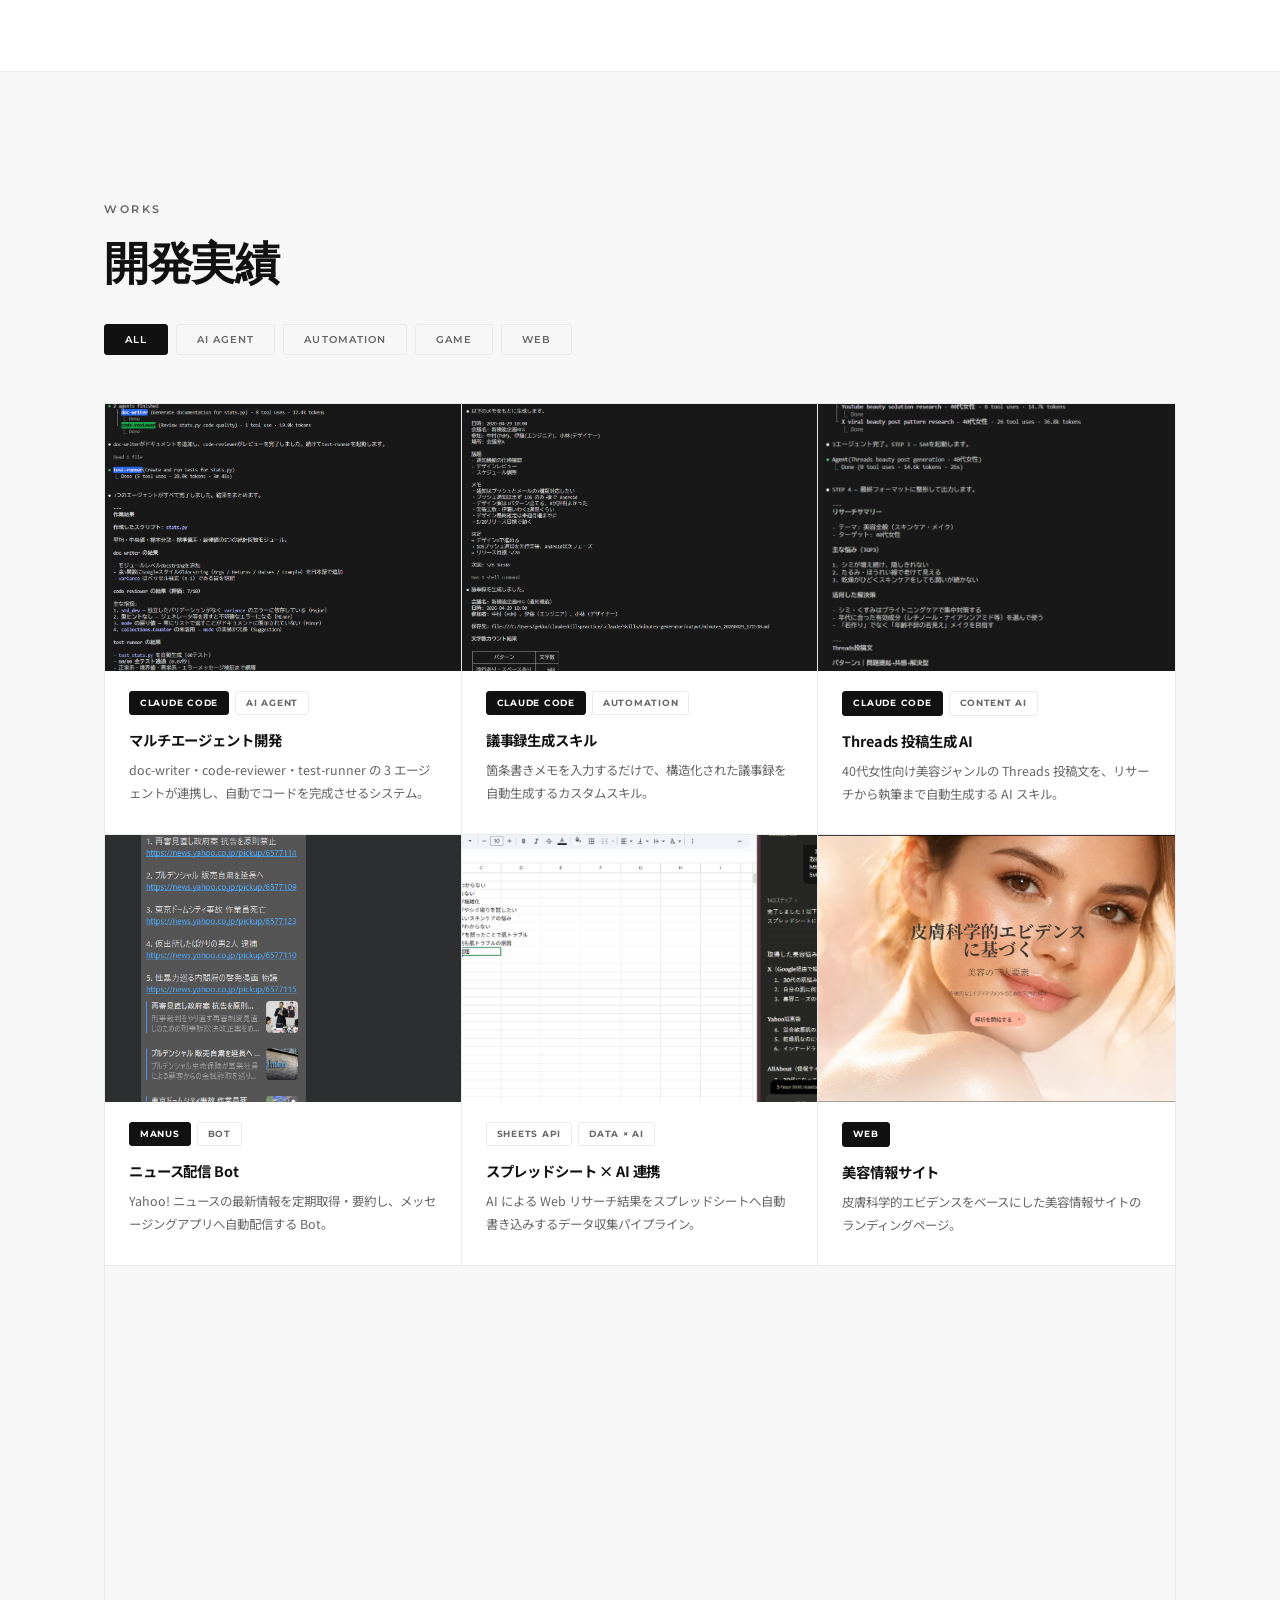
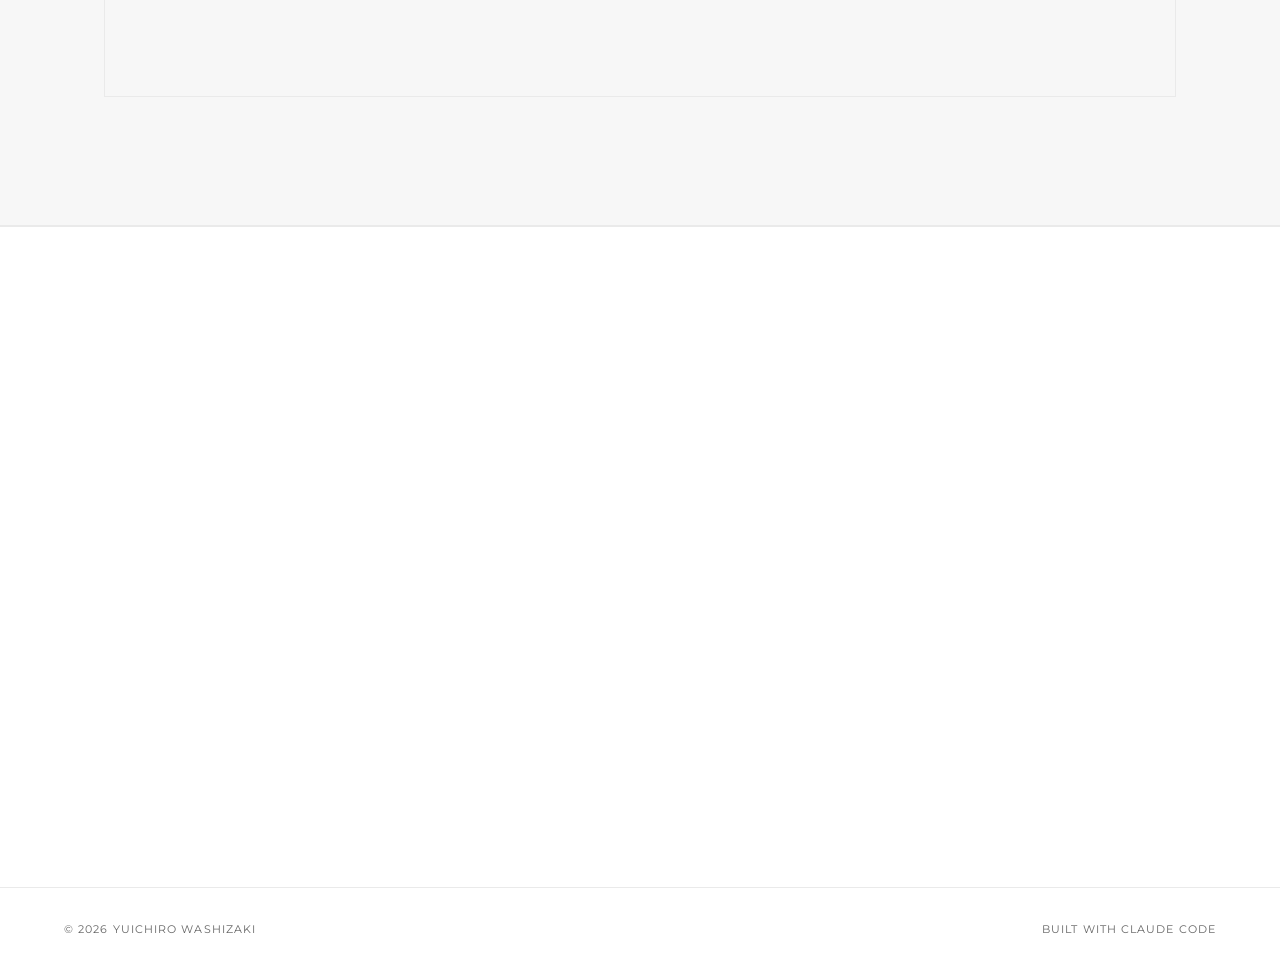
==== commit 8b58d5e1: "Add NanoBanana2 generated hero image Replace placeholder with Gemini_Generated_Image_6kqemx6kqemx6kq" ====
--- a/index.html
+++ b/index.html
@@ -386,14 +386,9 @@
         </div>
       </div>
 
-      <!-- Hero image: replace src with hero-generated.png after NanoBanana2 generation -->
       <div class="hero-visual reveal reveal-d2">
-        <div class="hero-placeholder" id="heroPlaceholder">
-          <div class="placeholder-icon">
-            <svg viewBox="0 0 24 24"><rect x="3" y="3" width="18" height="18" rx="2"/><circle cx="12" cy="12" r="4"/><circle cx="17.5" cy="6.5" r="1.5" fill="currentColor"/></svg>
-          </div>
-          <span class="placeholder-label">Hero Image</span>
-          <span class="placeholder-note">NanoBanana2 生成予定 — 課金設定後に差し替え</span>
+        <div class="hero-image-wrap">
+          <img src="Gemini_Generated_Image_6kqemx6kqemx6kqe.png" alt="AI Developer Portfolio Hero — NanoBanana2 generated illustration">
         </div>
       </div>
     </div>
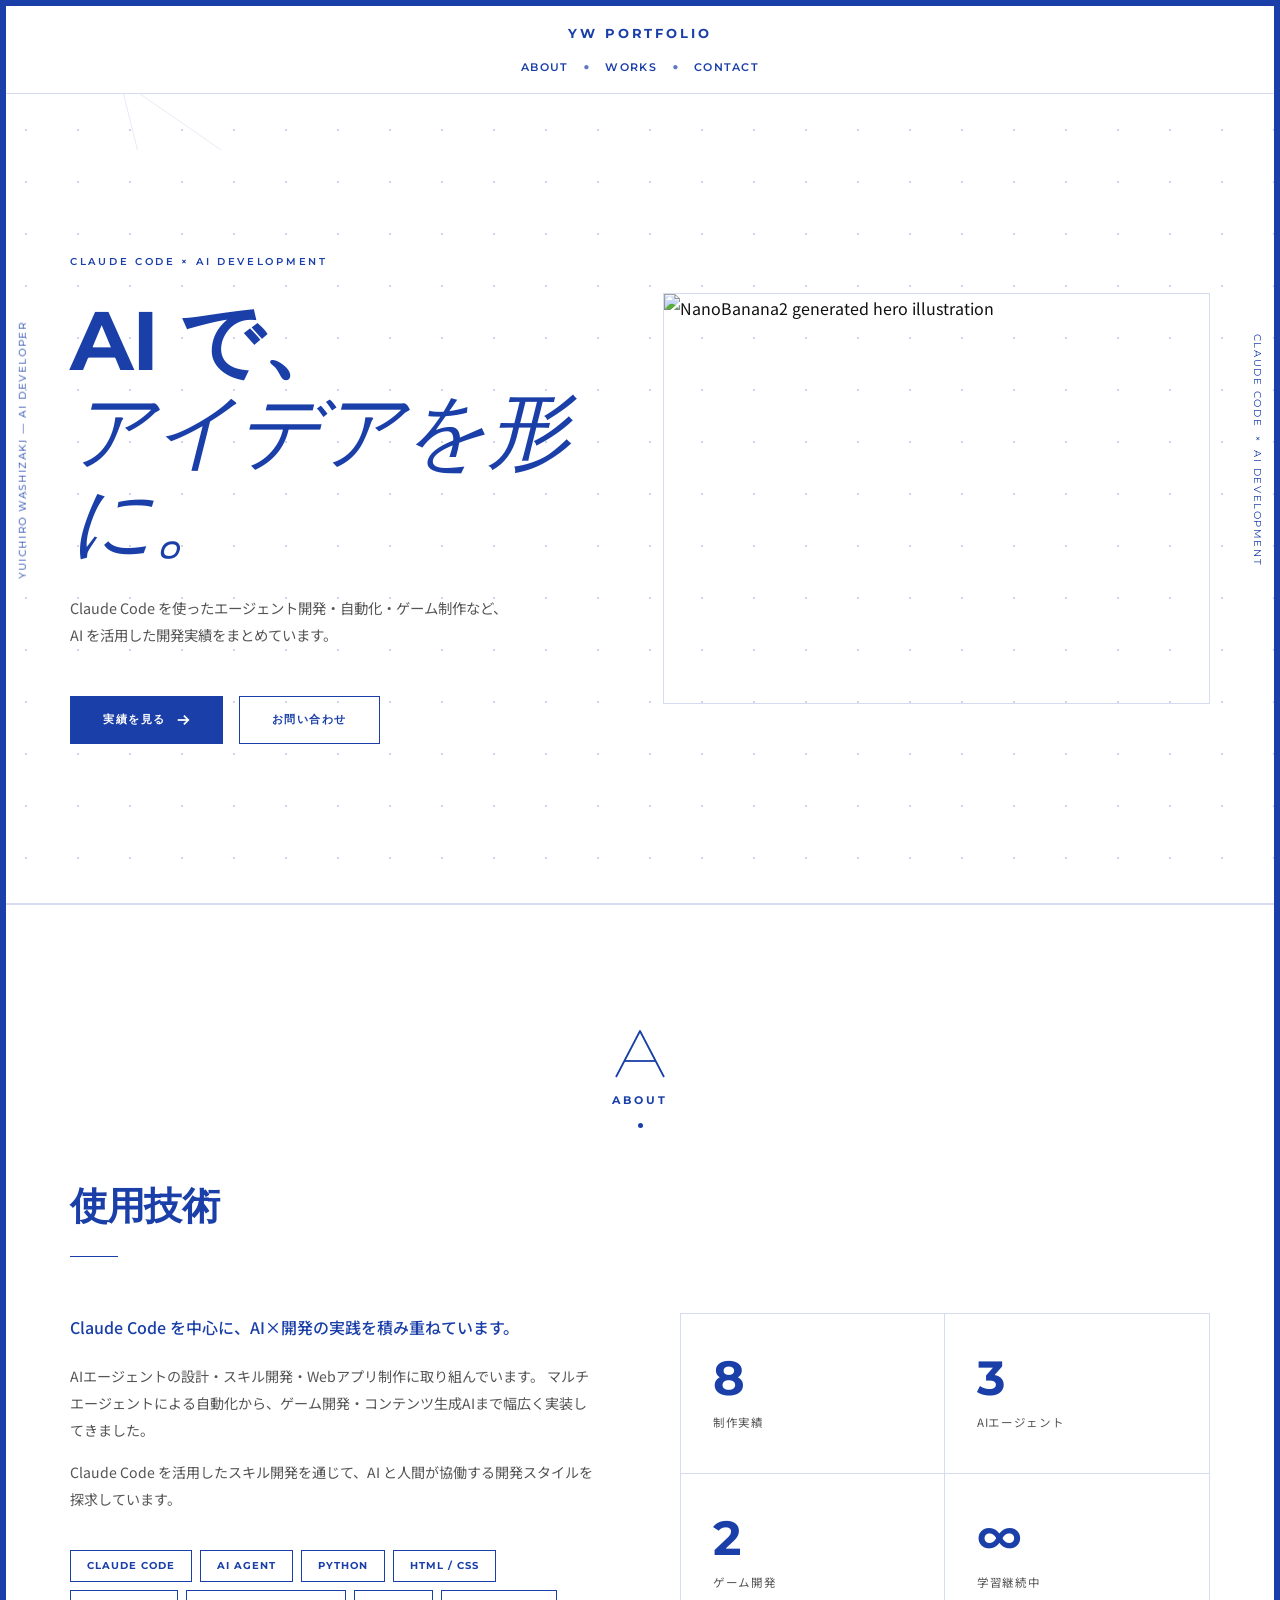
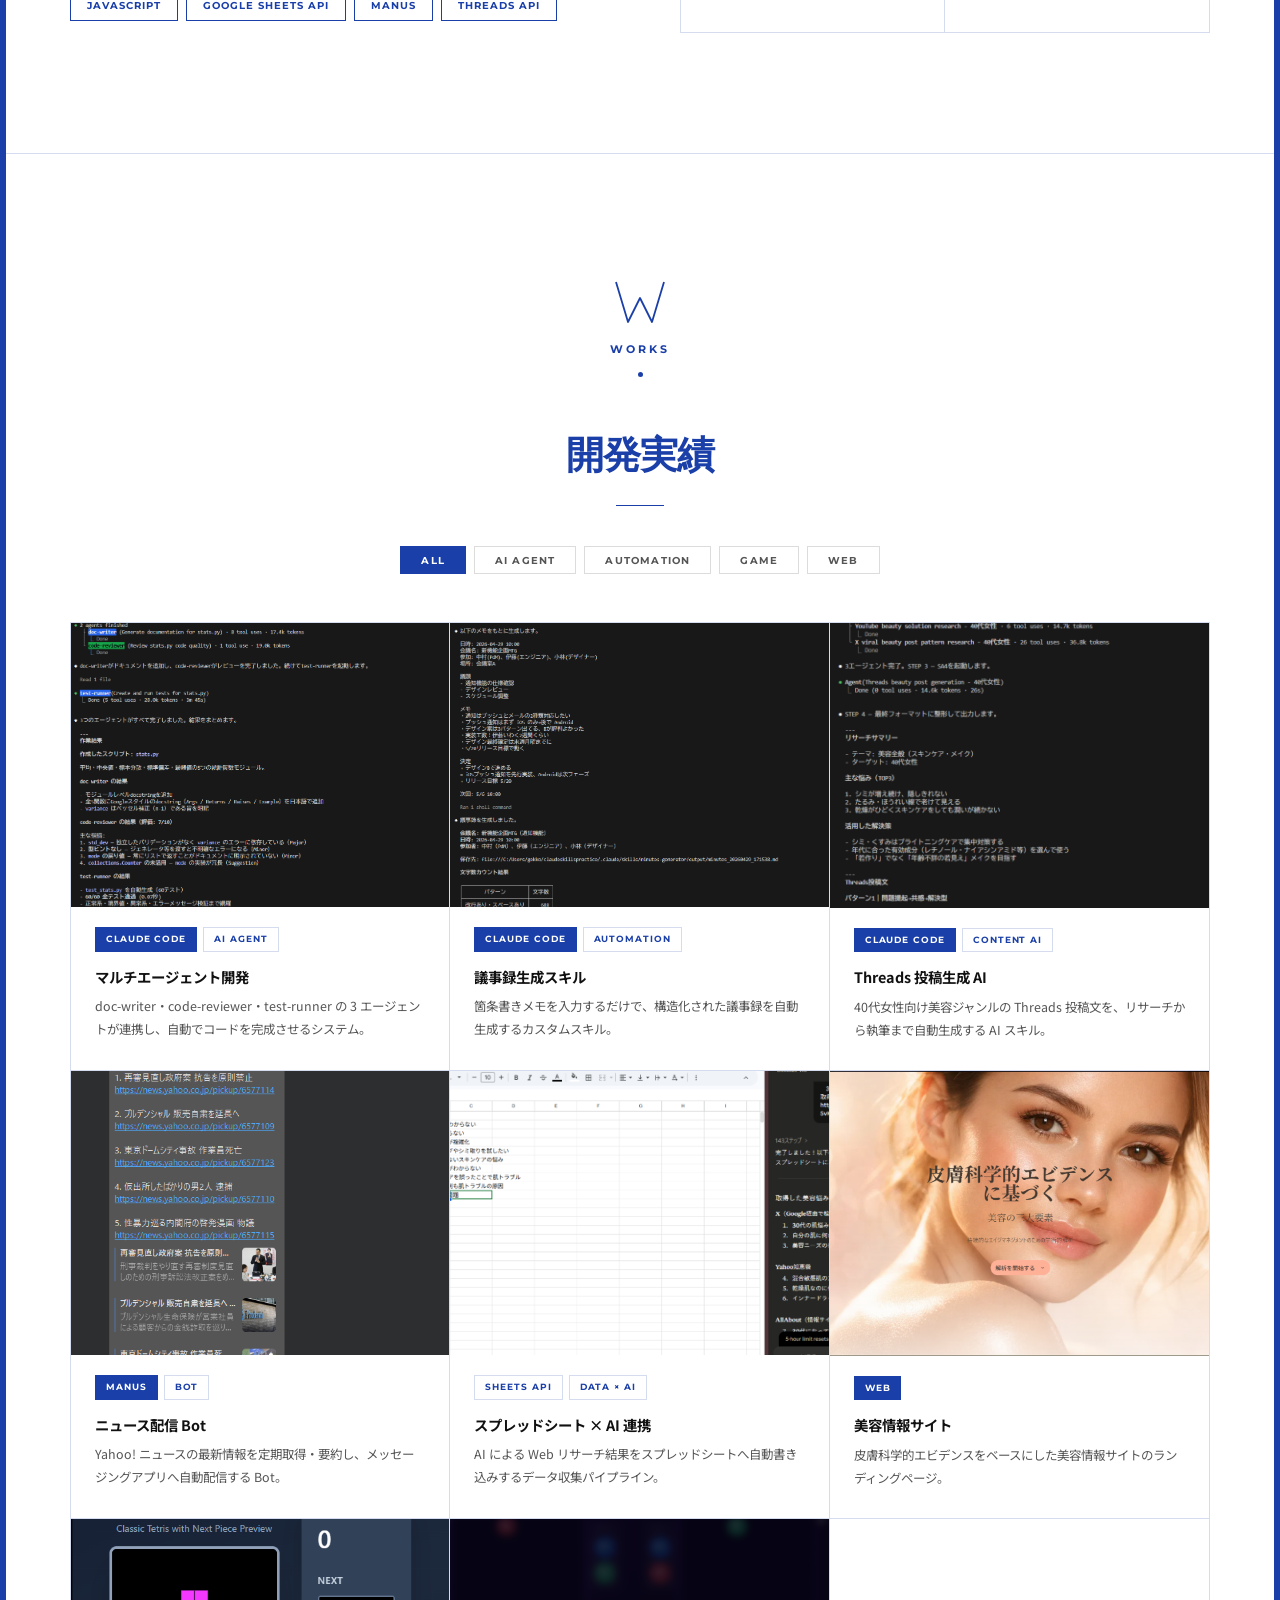
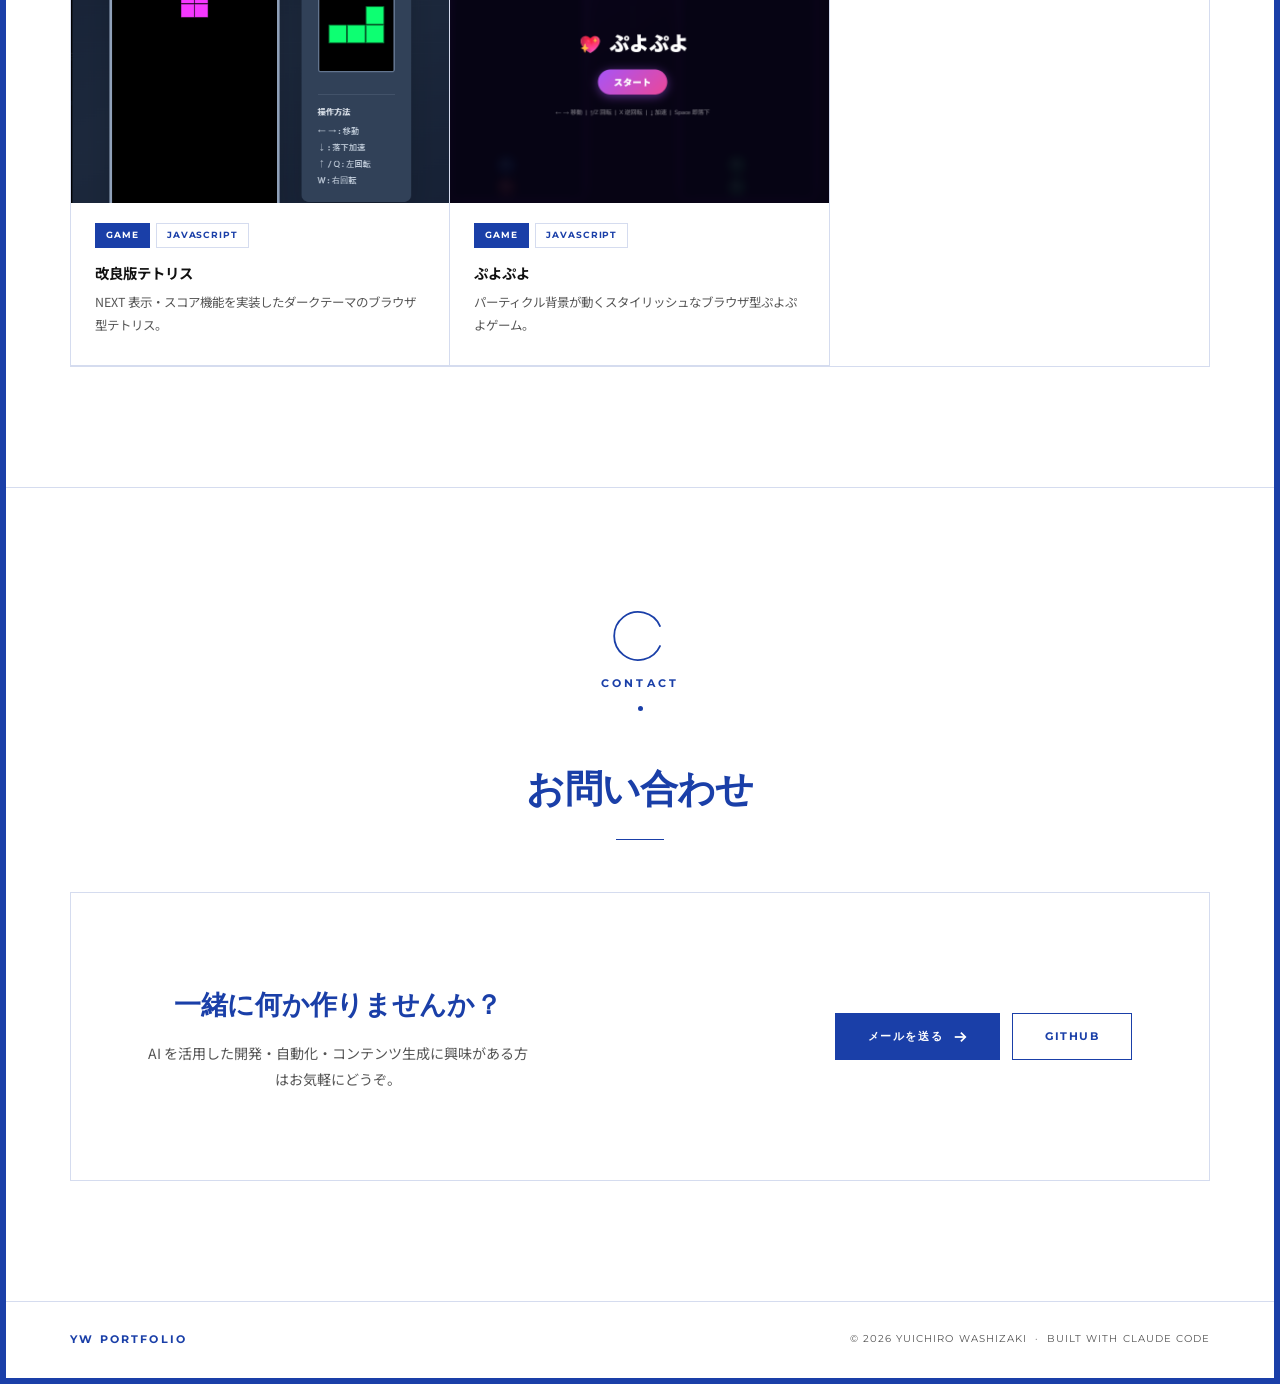
==== commit a248214f: "Redesign to jojodesign-inspired blue geometric style - Add deep royal blue (#1A3FA8) as primary acce" ====
--- a/index.html
+++ b/index.html
@@ -5,75 +5,124 @@
   <meta name="viewport" content="width=device-width, initial-scale=1.0">
   <title>AI Developer Portfolio — Yuichiro Washizaki</title>
   <meta name="description" content="Claude Code を使ったAIエージェント開発・自動化・ゲーム制作の実績をまとめたポートフォリオ。">
-  <meta property="og:title" content="AI Developer Portfolio">
-  <meta property="og:description" content="Claude Code × AI Development の開発実績">
-  <meta property="og:type" content="website">
   <link rel="preconnect" href="https://fonts.googleapis.com">
   <link rel="preconnect" href="https://fonts.gstatic.com" crossorigin>
-  <link href="https://fonts.googleapis.com/css2?family=Montserrat:wght@300;400;500;600;700&family=Noto+Sans+JP:wght@300;400;500;700&display=swap" rel="stylesheet">
+  <link href="https://fonts.googleapis.com/css2?family=Montserrat:ital,wght@0,300;0,400;0,600;0,700;1,300&family=Noto+Sans+JP:wght@300;400;500&display=swap" rel="stylesheet">
   <style>
-    /* ===== RESET & BASE ===== */
     *, *::before, *::after { box-sizing: border-box; margin: 0; padding: 0; }
     html { scroll-behavior: smooth; font-size: 16px; }
 
     :root {
-      --bg:        #FFFFFF;
-      --surface:   #F7F7F7;
-      --text:      #111111;
-      --muted:     #666666;
-      --subtle:    #AAAAAA;
-      --border:    #EAEAEA;
-      --radius:    3px;
-      --nav-h:     64px;
-      --max-w:     1200px;
-      --pad-x:     clamp(24px, 5vw, 64px);
-      --section-py: clamp(80px, 12vw, 128px);
+      --blue:       #1A3FA8;
+      --blue-mid:   #2550CC;
+      --blue-pale:  rgba(26, 63, 168, 0.07);
+      --blue-line:  rgba(26, 63, 168, 0.18);
+      --bg:         #FFFFFF;
+      --text:       #111111;
+      --muted:      #555555;
+      --border:     #DCDCDC;
+      --frame:      6px;
+      --max-w:      1360px;
+      --pad-x:      clamp(48px, 5vw, 80px);
+      --section-py: clamp(72px, 10vw, 120px);
     }
 
     body {
       background: var(--bg);
       color: var(--text);
-      font-family: 'Noto Sans JP', 'Helvetica Neue', Arial, sans-serif;
+      font-family: 'Noto Sans JP', 'Helvetica Neue', sans-serif;
       line-height: 1.8;
       -webkit-font-smoothing: antialiased;
-    }
+      border: var(--frame) solid var(--blue);
+      min-height: 100vh;
+      position: relative;
+    }
+
+    /* ===== DOT-NETWORK BACKGROUND ===== */
+    body::before {
+      content: '';
+      position: fixed;
+      inset: 0;
+      background-image:
+        radial-gradient(circle, rgba(26,63,168,0.22) 1.5px, transparent 1.5px);
+      background-size: 52px 52px;
+      pointer-events: none;
+      z-index: 0;
+    }
+
+    /* Network lines overlay */
+    .network-bg {
+      position: fixed;
+      inset: 0;
+      pointer-events: none;
+      z-index: 0;
+      opacity: 0.13;
+    }
+
+    /* All content above background */
+    nav, main, footer, .side-label { position: relative; z-index: 1; }
+
+    /* ===== SIDE LABELS ===== */
+    .side-label {
+      position: fixed;
+      top: 50%;
+      font-family: 'Montserrat', sans-serif;
+      font-size: .62rem;
+      letter-spacing: .16em;
+      text-transform: uppercase;
+      color: var(--blue);
+      writing-mode: vertical-rl;
+      pointer-events: none;
+    }
+    .side-label-left  { left: 14px; transform: translateY(-50%) rotate(180deg); }
+    .side-label-right { right: 14px; transform: translateY(-50%); }
 
     /* ===== NAV ===== */
     nav {
-      position: fixed; top: 0; left: 0; right: 0; z-index: 200;
-      height: var(--nav-h);
-      display: flex; align-items: center; justify-content: space-between;
-      padding: 0 var(--pad-x);
-      background: rgba(255, 255, 255, 0.92);
-      backdrop-filter: blur(16px);
-      -webkit-backdrop-filter: blur(16px);
-      border-bottom: 1px solid var(--border);
-    }
-
+      position: sticky; top: 0; z-index: 200;
+      background: rgba(255,255,255,0.94);
+      backdrop-filter: blur(14px);
+      -webkit-backdrop-filter: blur(14px);
+      border-bottom: 1px solid var(--blue-line);
+      padding: 16px var(--pad-x);
+      display: flex; flex-direction: column; align-items: center; gap: 12px;
+    }
     .nav-logo {
       font-family: 'Montserrat', sans-serif;
-      font-size: .78rem; font-weight: 700;
-      letter-spacing: .16em; text-transform: uppercase;
-      color: var(--text); text-decoration: none;
-    }
-    .nav-links { display: flex; gap: 40px; list-style: none; }
+      font-size: .82rem; font-weight: 700;
+      letter-spacing: .22em; text-transform: uppercase;
+      color: var(--blue); text-decoration: none;
+    }
+    .nav-links {
+      display: flex; align-items: center; gap: 0; list-style: none;
+    }
+    .nav-links li { display: flex; align-items: center; }
+    .nav-links li + li::before {
+      content: '●';
+      font-size: .3rem;
+      color: var(--blue);
+      margin: 0 16px;
+      opacity: .7;
+    }
     .nav-links a {
       font-family: 'Montserrat', sans-serif;
-      font-size: .72rem; font-weight: 500;
-      letter-spacing: .1em; text-transform: uppercase;
-      color: var(--muted); text-decoration: none;
-      transition: color .2s;
-    }
-    .nav-links a:hover { color: var(--text); }
-
+      font-size: .68rem; font-weight: 600;
+      letter-spacing: .12em; text-transform: uppercase;
+      color: var(--blue); text-decoration: none;
+      transition: opacity .2s;
+    }
+    .nav-links a:hover { opacity: .55; }
+
+    /* hamburger */
     .nav-toggle {
       display: none; flex-direction: column;
       gap: 5px; cursor: pointer; padding: 4px;
-      background: none; border: none;
+      background: none; border: none; position: absolute; right: var(--pad-x); top: 50%;
+      transform: translateY(-50%);
     }
     .nav-toggle span {
       display: block; width: 22px; height: 1.5px;
-      background: var(--text); transition: all .3s;
+      background: var(--blue); transition: all .3s;
     }
     .nav-toggle.open span:nth-child(1) { transform: translateY(6.5px) rotate(45deg); }
     .nav-toggle.open span:nth-child(2) { opacity: 0; }
@@ -81,244 +130,242 @@
 
     .nav-mobile {
       display: none; position: fixed;
-      top: var(--nav-h); left: 0; right: 0;
-      background: rgba(255, 255, 255, .98);
-      border-bottom: 1px solid var(--border);
-      padding: 32px var(--pad-x); z-index: 199;
-      flex-direction: column; gap: 28px;
+      top: 0; left: 0; right: 0; bottom: 0;
+      background: rgba(255,255,255,.98);
+      padding: 80px var(--pad-x); z-index: 199;
+      flex-direction: column; align-items: center; gap: 36px;
     }
     .nav-mobile.open { display: flex; }
     .nav-mobile a {
-      font-size: 1rem; font-weight: 500;
-      color: var(--text); text-decoration: none;
-      letter-spacing: .06em;
+      font-family: 'Montserrat', sans-serif;
+      font-size: 1.1rem; font-weight: 600;
+      letter-spacing: .12em; text-transform: uppercase;
+      color: var(--blue); text-decoration: none;
+    }
+
+    /* ===== SECTION ICON ===== */
+    .section-icon {
+      display: flex; flex-direction: column; align-items: center; gap: 10px;
+      margin-bottom: 56px;
+    }
+    .section-icon svg { width: 56px; height: 56px; }
+    .section-icon-label {
+      font-family: 'Montserrat', sans-serif;
+      font-size: .68rem; font-weight: 700;
+      letter-spacing: .28em; text-transform: uppercase;
+      color: var(--blue);
+    }
+    .section-icon-dot {
+      width: 5px; height: 5px; border-radius: 50%;
+      background: var(--blue); margin-top: 2px;
     }
 
     /* ===== HERO ===== */
     #hero {
-      min-height: 100vh;
-      padding: calc(var(--nav-h) + clamp(48px, 8vw, 96px)) var(--pad-x) clamp(48px, 8vw, 96px);
       display: flex; align-items: center;
-      gap: 80px;
-      max-width: var(--max-w); margin: 0 auto;
-      border-bottom: 1px solid var(--border);
-    }
-
-    .hero-content { flex: 0 0 48%; }
+      gap: 0;
+      min-height: calc(100vh - 90px);
+      padding: clamp(48px,8vw,80px) var(--pad-x);
+      border-bottom: 1px solid var(--blue-line);
+      max-width: 100%;
+      overflow: hidden;
+    }
+    .hero-content { flex: 0 0 52%; padding-right: clamp(32px, 5vw, 72px); }
     .hero-visual { flex: 1; }
 
-    .hero-label {
-      font-family: 'Montserrat', sans-serif;
-      font-size: .68rem; font-weight: 600;
-      letter-spacing: .24em; text-transform: uppercase;
-      color: var(--muted); margin-bottom: 28px;
+    .hero-eyebrow {
+      font-family: 'Montserrat', sans-serif;
+      font-size: .65rem; font-weight: 600;
+      letter-spacing: .26em; text-transform: uppercase;
+      color: var(--blue); margin-bottom: 24px;
+      opacity: .8;
     }
     .hero-title {
       font-family: 'Montserrat', sans-serif;
-      font-size: clamp(2.8rem, 6vw, 5rem);
-      font-weight: 700; line-height: 1.04;
-      letter-spacing: -.03em;
-      color: var(--text);
-    }
-    .hero-title .light { font-weight: 300; }
+      font-size: clamp(3rem, 6.5vw, 5.6rem);
+      font-weight: 700; line-height: 1.08;
+      letter-spacing: -.02em;
+      color: var(--blue);
+    }
+    .hero-title .thin { font-weight: 300; font-style: italic; }
     .hero-sub {
-      margin-top: 32px;
-      font-size: clamp(.88rem, 1.4vw, .95rem);
-      color: var(--muted); max-width: 420px; line-height: 1.9;
-    }
-    .hero-actions {
-      display: flex; gap: 12px; flex-wrap: wrap;
-      margin-top: 52px;
-    }
+      margin-top: 28px;
+      font-size: .9rem; color: var(--muted);
+      max-width: 440px; line-height: 1.9;
+    }
+    .hero-actions { display: flex; gap: 16px; flex-wrap: wrap; margin-top: 48px; }
+
+    /* Blue outline button (jojodesign style) */
     .btn {
-      display: inline-flex; align-items: center; gap: 8px;
-      padding: 14px 32px; border-radius: var(--radius);
-      font-family: 'Montserrat', sans-serif;
-      font-size: .72rem; font-weight: 600;
-      letter-spacing: .1em; text-transform: uppercase;
+      display: inline-flex; align-items: center; gap: 10px;
+      padding: 13px 32px;
+      font-family: 'Montserrat', sans-serif;
+      font-size: .68rem; font-weight: 700;
+      letter-spacing: .14em; text-transform: uppercase;
       text-decoration: none; cursor: pointer;
-      border: 1px solid transparent;
-      transition: opacity .22s, border-color .22s, color .22s;
-    }
-    .btn-primary { background: var(--text); color: var(--bg); border-color: var(--text); }
-    .btn-primary:hover { opacity: .76; }
-    .btn-outline { background: transparent; color: var(--muted); border-color: var(--border); }
-    .btn-outline:hover { border-color: var(--text); color: var(--text); }
+      transition: background .22s, color .22s;
+    }
+    .btn-outline {
+      background: transparent; color: var(--blue);
+      border: 1px solid var(--blue);
+    }
+    .btn-outline:hover { background: var(--blue); color: #fff; }
+    .btn-fill { background: var(--blue); color: #fff; border: 1px solid var(--blue); }
+    .btn-fill:hover { background: var(--blue-mid); border-color: var(--blue-mid); }
     .btn svg { width: 14px; height: 14px; stroke: currentColor; fill: none; stroke-width: 2; }
-
-    .scroll-hint {
-      margin-top: 80px;
-      display: flex; align-items: center; gap: 14px;
-      color: var(--subtle); font-family: 'Montserrat', sans-serif;
-      font-size: .65rem; letter-spacing: .18em; text-transform: uppercase;
-    }
-    .scroll-line { width: 40px; height: 1px; background: var(--border); }
 
     /* Hero image */
     .hero-image-wrap {
-      width: 100%; aspect-ratio: 16 / 9;
-      border: 1px solid var(--border);
-      border-radius: var(--radius);
+      width: 100%;
+      aspect-ratio: 4 / 3;
       overflow: hidden;
-      background: var(--surface);
+      border: 1px solid var(--blue-line);
     }
     .hero-image-wrap img { width: 100%; height: 100%; object-fit: cover; display: block; }
 
-    /* Placeholder state */
-    .hero-placeholder {
-      width: 100%; aspect-ratio: 16 / 9;
-      border: 1px dashed var(--border);
-      border-radius: var(--radius);
-      background: var(--surface);
-      display: flex; flex-direction: column;
-      align-items: center; justify-content: center;
-      gap: 10px;
-    }
-    .placeholder-icon {
-      width: 52px; height: 52px;
-      border: 1px solid var(--border); border-radius: 50%;
-      display: flex; align-items: center; justify-content: center;
-      background: var(--bg);
-    }
-    .placeholder-icon svg { width: 22px; height: 22px; stroke: var(--muted); fill: none; stroke-width: 1.5; }
-    .placeholder-label {
-      font-family: 'Montserrat', sans-serif;
-      font-size: .68rem; font-weight: 600;
-      letter-spacing: .12em; text-transform: uppercase; color: var(--muted);
-    }
-    .placeholder-note { font-size: .62rem; color: var(--subtle); letter-spacing: .04em; }
-
     /* ===== SECTION WRAPPER ===== */
-    .section-inner { max-width: var(--max-w); margin: 0 auto; padding: var(--section-py) var(--pad-x); }
-    .section-label {
-      font-family: 'Montserrat', sans-serif;
-      font-size: .66rem; font-weight: 600;
-      letter-spacing: .24em; text-transform: uppercase;
-      color: var(--muted); margin-bottom: 20px;
-    }
+    .section-inner {
+      max-width: var(--max-w); margin: 0 auto;
+      padding: var(--section-py) var(--pad-x);
+      text-align: center;
+    }
+    .section-inner.left { text-align: left; }
     .section-title {
       font-family: 'Montserrat', sans-serif;
-      font-size: clamp(1.8rem, 4vw, 2.8rem);
-      font-weight: 700; letter-spacing: -.03em; line-height: 1.1;
-    }
-    .section-divider { width: 100%; height: 1px; background: var(--border); margin: 52px 0; }
+      font-size: clamp(1.6rem, 3.5vw, 2.4rem);
+      font-weight: 700; letter-spacing: -.02em; line-height: 1.15;
+      color: var(--blue);
+    }
+    .section-divider {
+      width: 48px; height: 1px;
+      background: var(--blue); margin: 28px auto;
+    }
+    .section-inner.left .section-divider { margin-left: 0; }
 
     /* ===== ABOUT ===== */
-    #about { border-top: 1px solid var(--border); }
-    .about-grid { display: grid; grid-template-columns: 1fr 1fr; gap: 96px; align-items: start; }
-    .about-lead { font-size: 1rem; font-weight: 500; line-height: 1.85; margin-bottom: 20px; }
+    #about { border-top: 1px solid var(--blue-line); }
+    .about-grid { display: grid; grid-template-columns: 1fr 1fr; gap: 80px; align-items: start; text-align: left; margin-top: 56px; }
+    .about-lead { font-size: 1rem; font-weight: 500; line-height: 1.85; color: var(--blue); margin-bottom: 20px; }
     .about-body { font-size: .88rem; color: var(--muted); line-height: 1.95; }
     .about-body + .about-body { margin-top: 14px; }
     .skill-list { display: flex; flex-wrap: wrap; gap: 8px; margin-top: 36px; }
     .skill-tag {
       font-family: 'Montserrat', sans-serif;
-      font-size: .65rem; font-weight: 600;
-      letter-spacing: .08em; text-transform: uppercase;
-      padding: 6px 14px; border-radius: var(--radius);
-      border: 1px solid var(--border); color: var(--muted);
-      transition: border-color .2s, color .2s;
-    }
-    .skill-tag:hover { border-color: var(--text); color: var(--text); }
-
-    .stat-grid { display: grid; grid-template-columns: 1fr 1fr; border: 1px solid var(--border); }
+      font-size: .62rem; font-weight: 700;
+      letter-spacing: .1em; text-transform: uppercase;
+      padding: 6px 16px;
+      border: 1px solid var(--blue);
+      color: var(--blue);
+      transition: background .2s, color .2s;
+    }
+    .skill-tag:hover { background: var(--blue); color: #fff; }
+
+    .stat-grid { display: grid; grid-template-columns: 1fr 1fr; border: 1px solid var(--blue-line); }
     .stat-cell {
-      padding: 40px 36px;
-      border-right: 1px solid var(--border);
-      border-bottom: 1px solid var(--border);
+      padding: 40px 32px;
+      border-right: 1px solid var(--blue-line);
+      border-bottom: 1px solid var(--blue-line);
       transition: background .2s;
     }
-    .stat-cell:hover { background: var(--surface); }
+    .stat-cell:hover { background: var(--blue-pale); }
     .stat-cell:nth-child(2n) { border-right: none; }
     .stat-cell:nth-child(n+3) { border-bottom: none; }
     .stat-num {
       font-family: 'Montserrat', sans-serif;
       font-size: 3rem; font-weight: 700;
-      letter-spacing: -.04em; line-height: 1; color: var(--text);
-    }
-    .stat-label { font-size: .72rem; color: var(--muted); margin-top: 10px; letter-spacing: .04em; }
+      letter-spacing: -.04em; line-height: 1;
+      color: var(--blue);
+    }
+    .stat-label { font-size: .72rem; color: var(--muted); margin-top: 10px; letter-spacing: .06em; }
 
     /* ===== WORKS ===== */
-    #works { background: var(--surface); border-top: 1px solid var(--border); border-bottom: 1px solid var(--border); }
-    .filter-row { display: flex; gap: 8px; flex-wrap: wrap; margin-top: 36px; }
+    #works { border-top: 1px solid var(--blue-line); }
+    .filter-row { display: flex; justify-content: center; gap: 8px; flex-wrap: wrap; margin-top: 40px; }
     .filter-btn {
       font-family: 'Montserrat', sans-serif;
-      font-size: .65rem; font-weight: 600;
-      letter-spacing: .1em; text-transform: uppercase;
-      padding: 8px 20px; border-radius: var(--radius);
+      font-size: .62rem; font-weight: 700;
+      letter-spacing: .12em; text-transform: uppercase;
+      padding: 7px 20px;
       background: transparent; color: var(--muted);
       border: 1px solid var(--border);
       cursor: pointer; transition: all .2s;
     }
     .filter-btn.active,
-    .filter-btn:hover { background: var(--text); color: var(--bg); border-color: var(--text); }
+    .filter-btn:hover { background: var(--blue); color: #fff; border-color: var(--blue); }
 
     .cards-grid {
       display: grid; grid-template-columns: repeat(3, 1fr);
-      gap: 0; border: 1px solid var(--border); margin-top: 48px;
+      gap: 0; border: 1px solid var(--blue-line); margin-top: 48px;
     }
     .card {
       background: var(--bg);
-      border-right: 1px solid var(--border);
-      border-bottom: 1px solid var(--border);
+      border-right: 1px solid var(--blue-line);
+      border-bottom: 1px solid var(--blue-line);
       overflow: hidden;
       transition: background .2s;
     }
     .card:nth-child(3n) { border-right: none; }
-    .card:hover { background: #FAFAFA; }
-    .card-thumb { overflow: hidden; aspect-ratio: 4/3; background: var(--surface); }
+    .card:hover { background: var(--blue-pale); }
+    .card-thumb { overflow: hidden; aspect-ratio: 4/3; background: #f0f2f8; }
     .card-thumb img { width: 100%; height: 100%; object-fit: cover; display: block; transition: transform .6s cubic-bezier(.25,.46,.45,.94); }
     .card:hover .card-thumb img { transform: scale(1.04); }
-    .card-body { padding: 20px 24px 28px; }
+    .card-body { padding: 20px 24px 28px; text-align: left; }
     .card-tags { display: flex; gap: 6px; flex-wrap: wrap; margin-bottom: 14px; }
     .card-tag {
       font-family: 'Montserrat', sans-serif;
       font-size: .58rem; font-weight: 700;
-      letter-spacing: .08em; text-transform: uppercase;
-      padding: 3px 10px; border-radius: var(--radius);
-      border: 1px solid var(--border); color: var(--muted);
-    }
-    .card-tag.dark { background: var(--text); color: var(--bg); border-color: var(--text); }
-    .card-title { font-size: .9rem; font-weight: 700; letter-spacing: -.01em; line-height: 1.5; }
+      letter-spacing: .1em; text-transform: uppercase;
+      padding: 3px 10px;
+      border: 1px solid var(--blue-line);
+      color: var(--blue);
+    }
+    .card-tag.fill { background: var(--blue); color: #fff; border-color: var(--blue); }
+    .card-title { font-size: .9rem; font-weight: 700; line-height: 1.5; color: var(--text); }
     .card-desc { font-size: .78rem; color: var(--muted); margin-top: 8px; line-height: 1.85; }
 
+    /* VIEW MORE button row */
+    .view-more-row { display: flex; justify-content: center; margin-top: 56px; }
+
     /* ===== CONTACT ===== */
-    #contact { border-top: 1px solid var(--border); }
-    .contact-banner {
-      background: var(--surface);
-      border: 1px solid var(--border);
-      border-radius: var(--radius);
-      padding: clamp(48px, 6vw, 80px) clamp(36px, 5vw, 72px);
+    #contact { border-top: 1px solid var(--blue-line); }
+    .contact-inner {
+      border: 1px solid var(--blue-line);
+      padding: clamp(52px,7vw,88px) clamp(40px,6vw,80px);
       display: flex; align-items: center; justify-content: space-between;
-      gap: 48px; margin-top: 52px; flex-wrap: wrap;
+      gap: 48px; flex-wrap: wrap; margin-top: 52px;
     }
     .contact-copy h3 {
       font-family: 'Montserrat', sans-serif;
-      font-size: clamp(1.2rem, 2.5vw, 1.6rem);
-      font-weight: 700; letter-spacing: -.02em;
-    }
-    .contact-copy p { font-size: .88rem; color: var(--muted); margin-top: 10px; line-height: 1.85; max-width: 360px; }
-    .contact-actions { display: flex; gap: 10px; flex-shrink: 0; flex-wrap: wrap; }
+      font-size: clamp(1.2rem, 2.5vw, 1.7rem);
+      font-weight: 700; color: var(--blue); letter-spacing: -.01em;
+    }
+    .contact-copy p { font-size: .88rem; color: var(--muted); margin-top: 10px; line-height: 1.85; max-width: 380px; }
+    .contact-actions { display: flex; gap: 12px; flex-wrap: wrap; }
 
     /* ===== FOOTER ===== */
     footer {
-      border-top: 1px solid var(--border);
-      padding: 32px var(--pad-x);
+      border-top: 1px solid var(--blue-line);
+      padding: 28px var(--pad-x);
       display: flex; justify-content: space-between; align-items: center; flex-wrap: wrap; gap: 12px;
     }
-    .footer-left, .footer-right {
-      font-family: 'Montserrat', sans-serif;
-      font-size: .68rem; color: var(--muted); letter-spacing: .1em; text-transform: uppercase;
+    .footer-logo {
+      font-family: 'Montserrat', sans-serif;
+      font-size: .68rem; font-weight: 700;
+      letter-spacing: .2em; text-transform: uppercase; color: var(--blue);
+    }
+    .footer-right {
+      font-family: 'Montserrat', sans-serif;
+      font-size: .65rem; color: var(--muted); letter-spacing: .1em; text-transform: uppercase;
     }
 
     /* ===== SCROLL REVEAL ===== */
-    .reveal { opacity: 0; transform: translateY(20px); transition: opacity .72s ease, transform .72s ease; }
+    .reveal { opacity: 0; transform: translateY(22px); transition: opacity .72s ease, transform .72s ease; }
     .reveal.visible { opacity: 1; transform: translateY(0); }
-    .reveal-d1 { transition-delay: .06s; }
-    .reveal-d2 { transition-delay: .13s; }
-    .reveal-d3 { transition-delay: .21s; }
+    .reveal-d1 { transition-delay: .07s; }
+    .reveal-d2 { transition-delay: .14s; }
+    .reveal-d3 { transition-delay: .22s; }
     .reveal-d4 { transition-delay: .30s; }
-    .reveal-d5 { transition-delay: .39s; }
-    .reveal-d6 { transition-delay: .48s; }
+    .reveal-d5 { transition-delay: .38s; }
 
     /* ===== RESPONSIVE ===== */
     @media (max-width: 960px) {
@@ -326,21 +373,70 @@
       .nav-toggle { display: flex; }
       .about-grid { grid-template-columns: 1fr; gap: 56px; }
       .cards-grid { grid-template-columns: repeat(2, 1fr); }
-      .card:nth-child(3n) { border-right: 1px solid var(--border); }
+      .card:nth-child(3n) { border-right: 1px solid var(--blue-line); }
       .card:nth-child(2n) { border-right: none; }
-      #hero { flex-direction: column; gap: 48px; min-height: unset; padding-top: calc(var(--nav-h) + 56px); }
-      .hero-content { flex: none; width: 100%; }
+      #hero { flex-direction: column; gap: 40px; min-height: unset; }
+      .hero-content { flex: none; width: 100%; padding-right: 0; }
       .hero-visual { width: 100%; }
+      .side-label { display: none; }
     }
     @media (max-width: 600px) {
       .cards-grid { grid-template-columns: 1fr; }
       .card { border-right: none !important; }
-      .contact-banner { flex-direction: column; align-items: flex-start; }
-      .hero-title { font-size: clamp(2.2rem, 11vw, 3rem); }
+      .contact-inner { flex-direction: column; align-items: flex-start; }
+      body { border-width: 3px; }
     }
   </style>
 </head>
 <body>
+
+  <!-- Network SVG background -->
+  <svg class="network-bg" xmlns="http://www.w3.org/2000/svg" aria-hidden="true">
+    <line x1="120" y1="80"  x2="380" y2="260" stroke="#1A3FA8" stroke-width="0.8"/>
+    <line x1="380" y1="260" x2="680" y2="140" stroke="#1A3FA8" stroke-width="0.8"/>
+    <line x1="680" y1="140" x2="920" y2="340" stroke="#1A3FA8" stroke-width="0.8"/>
+    <line x1="920" y1="340" x2="1200" y2="180" stroke="#1A3FA8" stroke-width="0.8"/>
+    <line x1="200" y1="400" x2="480" y2="520" stroke="#1A3FA8" stroke-width="0.8"/>
+    <line x1="480" y1="520" x2="760" y2="380" stroke="#1A3FA8" stroke-width="0.8"/>
+    <line x1="760" y1="380" x2="1040" y2="560" stroke="#1A3FA8" stroke-width="0.8"/>
+    <line x1="1040" y1="560" x2="1300" y2="420" stroke="#1A3FA8" stroke-width="0.8"/>
+    <line x1="60"  y1="600" x2="320" y2="720" stroke="#1A3FA8" stroke-width="0.8"/>
+    <line x1="320" y1="720" x2="600" y2="640" stroke="#1A3FA8" stroke-width="0.8"/>
+    <line x1="600" y1="640" x2="880" y2="800" stroke="#1A3FA8" stroke-width="0.8"/>
+    <line x1="880" y1="800" x2="1160" y2="680" stroke="#1A3FA8" stroke-width="0.8"/>
+    <line x1="120" y1="80"  x2="200" y2="400" stroke="#1A3FA8" stroke-width="0.8"/>
+    <line x1="380" y1="260" x2="480" y2="520" stroke="#1A3FA8" stroke-width="0.8"/>
+    <line x1="680" y1="140" x2="760" y2="380" stroke="#1A3FA8" stroke-width="0.8"/>
+    <line x1="920" y1="340" x2="1040" y2="560" stroke="#1A3FA8" stroke-width="0.8"/>
+    <line x1="200" y1="400" x2="320" y2="720" stroke="#1A3FA8" stroke-width="0.8"/>
+    <line x1="480" y1="520" x2="600" y2="640" stroke="#1A3FA8" stroke-width="0.8"/>
+    <line x1="760" y1="380" x2="880" y2="800" stroke="#1A3FA8" stroke-width="0.8"/>
+    <circle cx="120" cy="80"   r="5" fill="#1A3FA8"/>
+    <circle cx="380" cy="260"  r="5" fill="#1A3FA8"/>
+    <circle cx="680" cy="140"  r="5" fill="#1A3FA8"/>
+    <circle cx="920" cy="340"  r="5" fill="#1A3FA8"/>
+    <circle cx="1200" cy="180" r="5" fill="#1A3FA8"/>
+    <circle cx="200" cy="400"  r="5" fill="#1A3FA8"/>
+    <circle cx="480" cy="520"  r="5" fill="#1A3FA8"/>
+    <circle cx="760" cy="380"  r="5" fill="#1A3FA8"/>
+    <circle cx="1040" cy="560" r="5" fill="#1A3FA8"/>
+    <circle cx="1300" cy="420" r="5" fill="#1A3FA8"/>
+    <circle cx="60"  cy="600"  r="4" fill="#1A3FA8"/>
+    <circle cx="320" cy="720"  r="4" fill="#1A3FA8"/>
+    <circle cx="600" cy="640"  r="4" fill="#1A3FA8"/>
+    <circle cx="880" cy="800"  r="4" fill="#1A3FA8"/>
+    <circle cx="1160" cy="680" r="4" fill="#1A3FA8"/>
+    <circle cx="550" cy="240"  r="8" fill="none" stroke="#1A3FA8" stroke-width="1"/>
+    <circle cx="290" cy="580"  r="8" fill="none" stroke="#1A3FA8" stroke-width="1"/>
+    <circle cx="820" cy="480"  r="8" fill="none" stroke="#1A3FA8" stroke-width="1"/>
+    <circle cx="1100" cy="300" r="8" fill="none" stroke="#1A3FA8" stroke-width="1"/>
+    <circle cx="160" cy="700"  r="6" fill="none" stroke="#1A3FA8" stroke-width="1"/>
+    <circle cx="700" cy="720"  r="6" fill="none" stroke="#1A3FA8" stroke-width="1"/>
+  </svg>
+
+  <!-- Side labels -->
+  <span class="side-label side-label-left">yuichiro washizaki — ai developer</span>
+  <span class="side-label side-label-right">claude code × ai development</span>
 
   <!-- NAV -->
   <nav id="nav">
@@ -360,252 +456,269 @@
     <a href="#contact" class="nav-mobile-link">Contact</a>
   </div>
 
-  <!-- HERO -->
-  <section id="top">
-    <div id="hero">
-      <div class="hero-content">
-        <p class="hero-label reveal">Claude Code &times; AI Development</p>
-        <h1 class="hero-title reveal reveal-d1">
-          AI で、<br>
-          <span class="light">アイデアを形に。</span>
-        </h1>
-        <p class="hero-sub reveal reveal-d2">
-          Claude Code を使ったエージェント開発・自動化・ゲーム制作など、<br>
-          AI を活用した開発実績をまとめています。
-        </p>
-        <div class="hero-actions reveal reveal-d3">
-          <a href="#works" class="btn btn-primary">
-            実績を見る
-            <svg viewBox="0 0 16 16"><line x1="2" y1="8" x2="14" y2="8"/><polyline points="9,3 14,8 9,13"/></svg>
-          </a>
-          <a href="#contact" class="btn btn-outline">お問い合わせ</a>
-        </div>
-        <div class="scroll-hint reveal reveal-d4">
-          <span class="scroll-line"></span>
-          Scroll
+  <main>
+
+    <!-- HERO -->
+    <section id="top">
+      <div id="hero">
+        <div class="hero-content">
+          <p class="hero-eyebrow reveal">Claude Code &times; AI Development</p>
+          <h1 class="hero-title reveal reveal-d1">
+            AI で、<br>
+            <span class="thin">アイデアを形に。</span>
+          </h1>
+          <p class="hero-sub reveal reveal-d2">
+            Claude Code を使ったエージェント開発・自動化・ゲーム制作など、<br>
+            AI を活用した開発実績をまとめています。
+          </p>
+          <div class="hero-actions reveal reveal-d3">
+            <a href="#works" class="btn btn-fill">
+              実績を見る
+              <svg viewBox="0 0 16 16"><line x1="2" y1="8" x2="14" y2="8"/><polyline points="9,3 14,8 9,13"/></svg>
+            </a>
+            <a href="#contact" class="btn btn-outline">お問い合わせ</a>
+          </div>
+        </div>
+        <div class="hero-visual reveal reveal-d2">
+          <div class="hero-image-wrap">
+            <img src="Gemini_Generated_Image_6kqemx6kqemx6kqe.png" alt="NanoBanana2 generated hero illustration">
+          </div>
         </div>
       </div>
-
-      <div class="hero-visual reveal reveal-d2">
-        <div class="hero-image-wrap">
-          <img src="Gemini_Generated_Image_6kqemx6kqemx6kqe.png" alt="AI Developer Portfolio Hero — NanoBanana2 generated illustration">
+    </section>
+
+    <!-- ABOUT -->
+    <section id="about">
+      <div class="section-inner left">
+        <!-- Section icon: A -->
+        <div class="section-icon" style="text-align:center;">
+          <svg viewBox="0 0 56 56" fill="none" xmlns="http://www.w3.org/2000/svg">
+            <polyline points="4,52 28,6 52,52" stroke="#1A3FA8" stroke-width="1.8" stroke-linejoin="round" fill="none"/>
+            <line x1="13" y1="36" x2="43" y2="36" stroke="#1A3FA8" stroke-width="1.8"/>
+          </svg>
+          <span class="section-icon-label">About</span>
+          <span class="section-icon-dot"></span>
+        </div>
+        <h2 class="section-title reveal">使用技術</h2>
+        <div class="section-divider"></div>
+        <div class="about-grid">
+          <div>
+            <p class="about-lead reveal">Claude Code を中心に、AI×開発の実践を積み重ねています。</p>
+            <p class="about-body reveal reveal-d1">
+              AIエージェントの設計・スキル開発・Webアプリ制作に取り組んでいます。
+              マルチエージェントによる自動化から、ゲーム開発・コンテンツ生成AIまで幅広く実装してきました。
+            </p>
+            <p class="about-body reveal reveal-d2">
+              Claude Code を活用したスキル開発を通じて、AI と人間が協働する開発スタイルを探求しています。
+            </p>
+            <div class="skill-list reveal reveal-d3">
+              <span class="skill-tag">Claude Code</span>
+              <span class="skill-tag">AI Agent</span>
+              <span class="skill-tag">Python</span>
+              <span class="skill-tag">HTML / CSS</span>
+              <span class="skill-tag">JavaScript</span>
+              <span class="skill-tag">Google Sheets API</span>
+              <span class="skill-tag">Manus</span>
+              <span class="skill-tag">Threads API</span>
+            </div>
+          </div>
+          <div class="stat-grid reveal reveal-d2">
+            <div class="stat-cell">
+              <div class="stat-num">8</div>
+              <div class="stat-label">制作実績</div>
+            </div>
+            <div class="stat-cell">
+              <div class="stat-num">3</div>
+              <div class="stat-label">AIエージェント</div>
+            </div>
+            <div class="stat-cell">
+              <div class="stat-num">2</div>
+              <div class="stat-label">ゲーム開発</div>
+            </div>
+            <div class="stat-cell">
+              <div class="stat-num">∞</div>
+              <div class="stat-label">学習継続中</div>
+            </div>
+          </div>
         </div>
       </div>
-    </div>
-  </section>
-
-  <!-- ABOUT -->
-  <section id="about">
-    <div class="section-inner">
-      <p class="section-label reveal">About</p>
-      <h2 class="section-title reveal reveal-d1">使用技術</h2>
-      <div class="section-divider"></div>
-      <div class="about-grid">
-        <div>
-          <p class="about-lead reveal">Claude Code を中心に、AI×開発の実践を積み重ねています。</p>
-          <p class="about-body reveal reveal-d1">
-            AIエージェントの設計・スキル開発・Webアプリ制作に取り組んでいます。
-            マルチエージェントによる自動化から、ゲーム開発・コンテンツ生成AIまで幅広く実装してきました。
-          </p>
-          <p class="about-body reveal reveal-d2">
-            Claude Code を活用したスキル開発を通じて、AI と人間が協働する開発スタイルを探求しています。
-          </p>
-          <div class="skill-list reveal reveal-d3">
-            <span class="skill-tag">Claude Code</span>
-            <span class="skill-tag">AI Agent</span>
-            <span class="skill-tag">Python</span>
-            <span class="skill-tag">HTML / CSS</span>
-            <span class="skill-tag">JavaScript</span>
-            <span class="skill-tag">Google Sheets API</span>
-            <span class="skill-tag">Manus</span>
-            <span class="skill-tag">Threads API</span>
-          </div>
-        </div>
-        <div class="stat-grid reveal reveal-d2">
-          <div class="stat-cell">
-            <div class="stat-num">8</div>
-            <div class="stat-label">制作実績</div>
-          </div>
-          <div class="stat-cell">
-            <div class="stat-num">3</div>
-            <div class="stat-label">AIエージェント</div>
-          </div>
-          <div class="stat-cell">
-            <div class="stat-num">2</div>
-            <div class="stat-label">ゲーム開発</div>
-          </div>
-          <div class="stat-cell">
-            <div class="stat-num">∞</div>
-            <div class="stat-label">学習継続中</div>
-          </div>
+    </section>
+
+    <!-- WORKS -->
+    <section id="works">
+      <div class="section-inner">
+        <!-- Section icon: W -->
+        <div class="section-icon">
+          <svg viewBox="0 0 56 56" fill="none" xmlns="http://www.w3.org/2000/svg">
+            <polyline points="4,8 16,48 28,24 40,48 52,8" stroke="#1A3FA8" stroke-width="1.8" stroke-linejoin="round" fill="none"/>
+          </svg>
+          <span class="section-icon-label">Works</span>
+          <span class="section-icon-dot"></span>
+        </div>
+        <h2 class="section-title reveal">開発実績</h2>
+        <div class="section-divider"></div>
+        <div class="filter-row reveal reveal-d1">
+          <button class="filter-btn active" data-filter="all">All</button>
+          <button class="filter-btn" data-filter="ai-agent">AI Agent</button>
+          <button class="filter-btn" data-filter="automation">Automation</button>
+          <button class="filter-btn" data-filter="game">Game</button>
+          <button class="filter-btn" data-filter="web">Web</button>
+        </div>
+        <div class="cards-grid">
+
+          <div class="card reveal" data-category="ai-agent">
+            <div class="card-thumb">
+              <img loading="lazy" src="portforio-images/課題１.png" alt="マルチエージェント開発">
+            </div>
+            <div class="card-body">
+              <div class="card-tags">
+                <span class="card-tag fill">Claude Code</span>
+                <span class="card-tag">AI Agent</span>
+              </div>
+              <h3 class="card-title">マルチエージェント開発</h3>
+              <p class="card-desc">doc-writer・code-reviewer・test-runner の 3 エージェントが連携し、自動でコードを完成させるシステム。</p>
+            </div>
+          </div>
+
+          <div class="card reveal reveal-d1" data-category="automation">
+            <div class="card-thumb">
+              <img loading="lazy" src="portforio-images/課題２.png" alt="議事録生成スキル">
+            </div>
+            <div class="card-body">
+              <div class="card-tags">
+                <span class="card-tag fill">Claude Code</span>
+                <span class="card-tag">Automation</span>
+              </div>
+              <h3 class="card-title">議事録生成スキル</h3>
+              <p class="card-desc">箇条書きメモを入力するだけで、構造化された議事録を自動生成するカスタムスキル。</p>
+            </div>
+          </div>
+
+          <div class="card reveal reveal-d2" data-category="ai-agent">
+            <div class="card-thumb">
+              <img loading="lazy" src="portforio-images/課題３.png" alt="Threads投稿生成AI">
+            </div>
+            <div class="card-body">
+              <div class="card-tags">
+                <span class="card-tag fill">Claude Code</span>
+                <span class="card-tag">Content AI</span>
+              </div>
+              <h3 class="card-title">Threads 投稿生成 AI</h3>
+              <p class="card-desc">40代女性向け美容ジャンルの Threads 投稿文を、リサーチから執筆まで自動生成する AI スキル。</p>
+            </div>
+          </div>
+
+          <div class="card reveal reveal-d3" data-category="automation">
+            <div class="card-thumb">
+              <img loading="lazy" src="portforio-images/News.png" alt="ニュース配信Bot">
+            </div>
+            <div class="card-body">
+              <div class="card-tags">
+                <span class="card-tag fill">Manus</span>
+                <span class="card-tag">Bot</span>
+              </div>
+              <h3 class="card-title">ニュース配信 Bot</h3>
+              <p class="card-desc">Yahoo! ニュースの最新情報を定期取得・要約し、メッセージングアプリへ自動配信する Bot。</p>
+            </div>
+          </div>
+
+          <div class="card reveal reveal-d4" data-category="automation">
+            <div class="card-thumb">
+              <img loading="lazy" src="portforio-images/課題４.png" alt="スプレッドシート×AI連携">
+            </div>
+            <div class="card-body">
+              <div class="card-tags">
+                <span class="card-tag">Sheets API</span>
+                <span class="card-tag">Data × AI</span>
+              </div>
+              <h3 class="card-title">スプレッドシート × AI 連携</h3>
+              <p class="card-desc">AI による Web リサーチ結果をスプレッドシートへ自動書き込みするデータ収集パイプライン。</p>
+            </div>
+          </div>
+
+          <div class="card reveal reveal-d5" data-category="web">
+            <div class="card-thumb">
+              <img loading="lazy" src="portforio-images/美容.png" alt="美容情報サイト">
+            </div>
+            <div class="card-body">
+              <div class="card-tags">
+                <span class="card-tag fill">Web</span>
+              </div>
+              <h3 class="card-title">美容情報サイト</h3>
+              <p class="card-desc">皮膚科学的エビデンスをベースにした美容情報サイトのランディングページ。</p>
+            </div>
+          </div>
+
+          <div class="card reveal" data-category="game">
+            <div class="card-thumb">
+              <img loading="lazy" src="portforio-images/テトリス.png" alt="改良版テトリス">
+            </div>
+            <div class="card-body">
+              <div class="card-tags">
+                <span class="card-tag fill">Game</span>
+                <span class="card-tag">JavaScript</span>
+              </div>
+              <h3 class="card-title">改良版テトリス</h3>
+              <p class="card-desc">NEXT 表示・スコア機能を実装したダークテーマのブラウザ型テトリス。</p>
+            </div>
+          </div>
+
+          <div class="card reveal reveal-d1" data-category="game">
+            <div class="card-thumb">
+              <img loading="lazy" src="portforio-images/ぷよぷよ.png" alt="ぷよぷよ">
+            </div>
+            <div class="card-body">
+              <div class="card-tags">
+                <span class="card-tag fill">Game</span>
+                <span class="card-tag">JavaScript</span>
+              </div>
+              <h3 class="card-title">ぷよぷよ</h3>
+              <p class="card-desc">パーティクル背景が動くスタイリッシュなブラウザ型ぷよぷよゲーム。</p>
+            </div>
+          </div>
+
         </div>
       </div>
-    </div>
-  </section>
-
-  <!-- WORKS -->
-  <section id="works">
-    <div class="section-inner">
-      <p class="section-label reveal">Works</p>
-      <h2 class="section-title reveal reveal-d1">開発実績</h2>
-      <div class="filter-row reveal reveal-d2">
-        <button class="filter-btn active" data-filter="all">All</button>
-        <button class="filter-btn" data-filter="ai-agent">AI Agent</button>
-        <button class="filter-btn" data-filter="automation">Automation</button>
-        <button class="filter-btn" data-filter="game">Game</button>
-        <button class="filter-btn" data-filter="web">Web</button>
+    </section>
+
+    <!-- CONTACT -->
+    <section id="contact">
+      <div class="section-inner">
+        <!-- Section icon: C -->
+        <div class="section-icon">
+          <svg viewBox="0 0 56 56" fill="none" xmlns="http://www.w3.org/2000/svg">
+            <path d="M48 18 A24 24 0 1 0 48 38" stroke="#1A3FA8" stroke-width="1.8" fill="none" stroke-linecap="round"/>
+          </svg>
+          <span class="section-icon-label">Contact</span>
+          <span class="section-icon-dot"></span>
+        </div>
+        <h2 class="section-title reveal">お問い合わせ</h2>
+        <div class="section-divider"></div>
+        <div class="contact-inner reveal reveal-d1">
+          <div class="contact-copy">
+            <h3>一緒に何か作りませんか？</h3>
+            <p>AI を活用した開発・自動化・コンテンツ生成に興味がある方はお気軽にどうぞ。</p>
+          </div>
+          <div class="contact-actions">
+            <a href="mailto:gekkouka.0114@gmail.com" class="btn btn-fill">
+              メールを送る
+              <svg viewBox="0 0 16 16"><line x1="2" y1="8" x2="14" y2="8"/><polyline points="9,3 14,8 9,13"/></svg>
+            </a>
+            <a href="https://github.com/youinstafukugyou-create" target="_blank" rel="noopener" class="btn btn-outline">GitHub</a>
+          </div>
+        </div>
       </div>
-      <div class="cards-grid">
-
-        <div class="card reveal" data-category="ai-agent">
-          <div class="card-thumb">
-            <img loading="lazy" src="portforio-images/課題１.png" alt="マルチエージェント開発">
-          </div>
-          <div class="card-body">
-            <div class="card-tags">
-              <span class="card-tag dark">Claude Code</span>
-              <span class="card-tag">AI Agent</span>
-            </div>
-            <h3 class="card-title">マルチエージェント開発</h3>
-            <p class="card-desc">doc-writer・code-reviewer・test-runner の 3 エージェントが連携し、自動でコードを完成させるシステム。</p>
-          </div>
-        </div>
-
-        <div class="card reveal reveal-d1" data-category="automation">
-          <div class="card-thumb">
-            <img loading="lazy" src="portforio-images/課題２.png" alt="議事録生成スキル">
-          </div>
-          <div class="card-body">
-            <div class="card-tags">
-              <span class="card-tag dark">Claude Code</span>
-              <span class="card-tag">Automation</span>
-            </div>
-            <h3 class="card-title">議事録生成スキル</h3>
-            <p class="card-desc">箇条書きメモを入力するだけで、構造化された議事録を自動生成するカスタムスキル。</p>
-          </div>
-        </div>
-
-        <div class="card reveal reveal-d2" data-category="ai-agent">
-          <div class="card-thumb">
-            <img loading="lazy" src="portforio-images/課題３.png" alt="Threads投稿生成AI">
-          </div>
-          <div class="card-body">
-            <div class="card-tags">
-              <span class="card-tag dark">Claude Code</span>
-              <span class="card-tag">Content AI</span>
-            </div>
-            <h3 class="card-title">Threads 投稿生成 AI</h3>
-            <p class="card-desc">40代女性向け美容ジャンルの Threads 投稿文を、リサーチから執筆まで自動生成する AI スキル。</p>
-          </div>
-        </div>
-
-        <div class="card reveal reveal-d3" data-category="automation">
-          <div class="card-thumb">
-            <img loading="lazy" src="portforio-images/News.png" alt="ニュース配信Bot">
-          </div>
-          <div class="card-body">
-            <div class="card-tags">
-              <span class="card-tag dark">Manus</span>
-              <span class="card-tag">Bot</span>
-            </div>
-            <h3 class="card-title">ニュース配信 Bot</h3>
-            <p class="card-desc">Yahoo! ニュースの最新情報を定期取得・要約し、メッセージングアプリへ自動配信する Bot。</p>
-          </div>
-        </div>
-
-        <div class="card reveal reveal-d4" data-category="automation">
-          <div class="card-thumb">
-            <img loading="lazy" src="portforio-images/課題４.png" alt="スプレッドシート×AI連携">
-          </div>
-          <div class="card-body">
-            <div class="card-tags">
-              <span class="card-tag">Sheets API</span>
-              <span class="card-tag">Data × AI</span>
-            </div>
-            <h3 class="card-title">スプレッドシート × AI 連携</h3>
-            <p class="card-desc">AI による Web リサーチ結果をスプレッドシートへ自動書き込みするデータ収集パイプライン。</p>
-          </div>
-        </div>
-
-        <div class="card reveal reveal-d5" data-category="web">
-          <div class="card-thumb">
-            <img loading="lazy" src="portforio-images/美容.png" alt="美容情報サイト">
-          </div>
-          <div class="card-body">
-            <div class="card-tags">
-              <span class="card-tag dark">Web</span>
-            </div>
-            <h3 class="card-title">美容情報サイト</h3>
-            <p class="card-desc">皮膚科学的エビデンスをベースにした美容情報サイトのランディングページ。</p>
-          </div>
-        </div>
-
-        <div class="card reveal" data-category="game">
-          <div class="card-thumb">
-            <img loading="lazy" src="portforio-images/テトリス.png" alt="改良版テトリス">
-          </div>
-          <div class="card-body">
-            <div class="card-tags">
-              <span class="card-tag dark">Game</span>
-              <span class="card-tag">JavaScript</span>
-            </div>
-            <h3 class="card-title">改良版テトリス</h3>
-            <p class="card-desc">NEXT 表示・スコア機能を実装したダークテーマのブラウザ型テトリス。</p>
-          </div>
-        </div>
-
-        <div class="card reveal reveal-d1" data-category="game">
-          <div class="card-thumb">
-            <img loading="lazy" src="portforio-images/ぷよぷよ.png" alt="ぷよぷよ">
-          </div>
-          <div class="card-body">
-            <div class="card-tags">
-              <span class="card-tag dark">Game</span>
-              <span class="card-tag">JavaScript</span>
-            </div>
-            <h3 class="card-title">ぷよぷよ</h3>
-            <p class="card-desc">パーティクル背景が動くスタイリッシュなブラウザ型ぷよぷよゲーム。</p>
-          </div>
-        </div>
-
-      </div>
-    </div>
-  </section>
-
-  <!-- CONTACT -->
-  <section id="contact">
-    <div class="section-inner">
-      <p class="section-label reveal">Contact</p>
-      <h2 class="section-title reveal reveal-d1">お問い合わせ</h2>
-      <div class="contact-banner reveal reveal-d2">
-        <div class="contact-copy">
-          <h3>一緒に何か作りませんか？</h3>
-          <p>AI を活用した開発・自動化・コンテンツ生成に興味がある方はお気軽にどうぞ。</p>
-        </div>
-        <div class="contact-actions">
-          <a href="mailto:gekkouka.0114@gmail.com" class="btn btn-primary">
-            メールを送る
-            <svg viewBox="0 0 16 16"><line x1="2" y1="8" x2="14" y2="8"/><polyline points="9,3 14,8 9,13"/></svg>
-          </a>
-          <a href="https://github.com/youinstafukugyou-create" target="_blank" rel="noopener" class="btn btn-outline">GitHub</a>
-        </div>
-      </div>
-    </div>
-  </section>
+    </section>
+
+  </main>
 
   <!-- FOOTER -->
   <footer>
-    <p class="footer-left">&copy; 2026 Yuichiro Washizaki</p>
-    <p class="footer-right">Built with Claude Code</p>
+    <span class="footer-logo">YW Portfolio</span>
+    <span class="footer-right">&copy; 2026 Yuichiro Washizaki &nbsp;·&nbsp; Built with Claude Code</span>
   </footer>
 
   <script>
-    // Nav scroll border
-    const nav = document.getElementById('nav');
-    window.addEventListener('scroll', () => {
-      nav.style.borderBottomColor = window.scrollY > 10 ? '#D8D8D8' : '#EAEAEA';
-    }, { passive: true });
-
     // Mobile nav
     const toggle = document.getElementById('navToggle');
     const mobileMenu = document.getElementById('navMobile');
@@ -625,7 +738,7 @@
       entries.forEach(e => {
         if (e.isIntersecting) { e.target.classList.add('visible'); revealObs.unobserve(e.target); }
       });
-    }, { threshold: 0.08, rootMargin: '0px 0px -32px 0px' });
+    }, { threshold: 0.08, rootMargin: '0px 0px -24px 0px' });
     document.querySelectorAll('.reveal').forEach(el => revealObs.observe(el));
 
     // Works filter
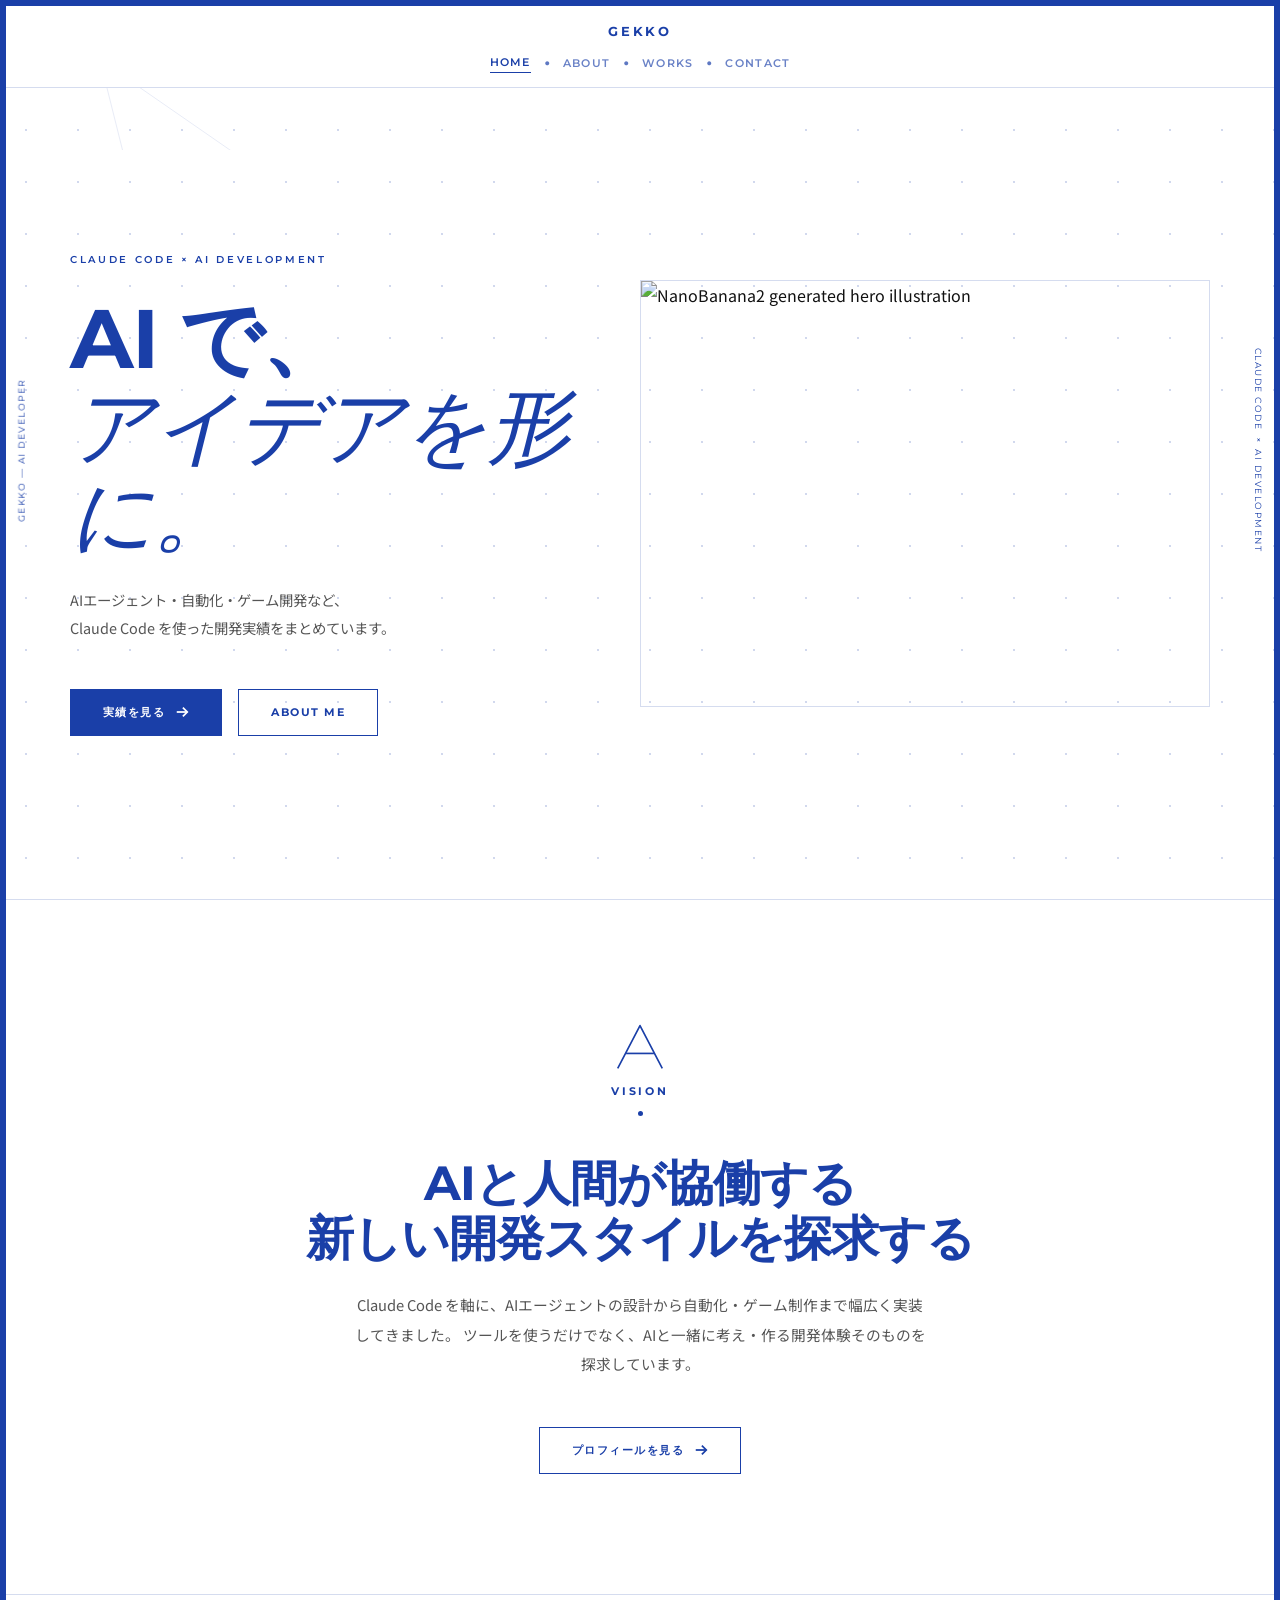
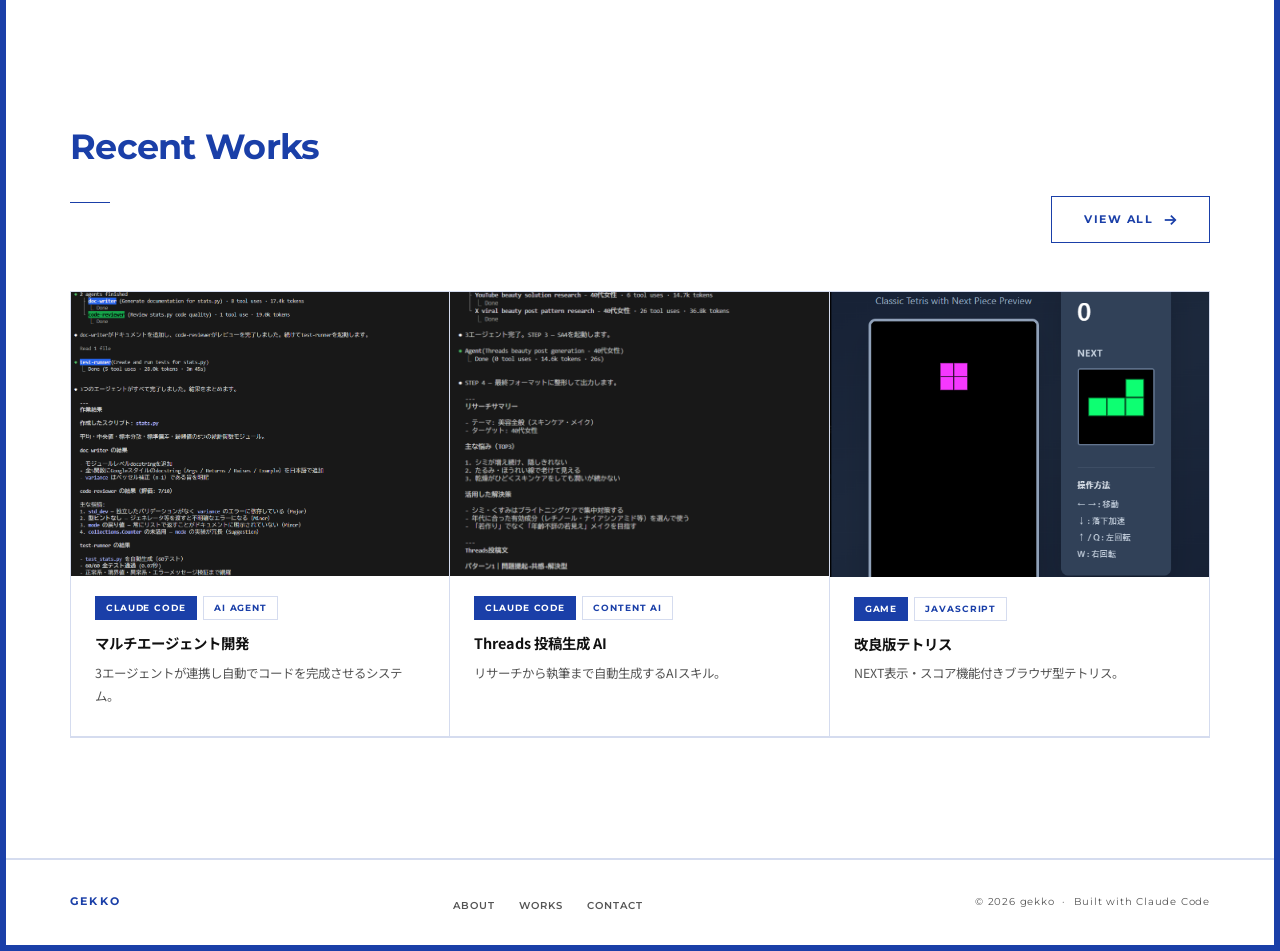
==== commit 8a2c605b: "Add multi-page structure: Home / About / Works / Contact with jojodesign-inspired blue design Co-Aut" ====
--- a/index.html
+++ b/index.html
@@ -3,463 +3,135 @@
 <head>
   <meta charset="UTF-8">
   <meta name="viewport" content="width=device-width, initial-scale=1.0">
-  <title>AI Developer Portfolio — Yuichiro Washizaki</title>
+  <title>gekko | AI Developer Portfolio</title>
   <meta name="description" content="Claude Code を使ったAIエージェント開発・自動化・ゲーム制作の実績をまとめたポートフォリオ。">
   <link rel="preconnect" href="https://fonts.googleapis.com">
   <link rel="preconnect" href="https://fonts.gstatic.com" crossorigin>
   <link href="https://fonts.googleapis.com/css2?family=Montserrat:ital,wght@0,300;0,400;0,600;0,700;1,300&family=Noto+Sans+JP:wght@300;400;500&display=swap" rel="stylesheet">
+  <link rel="stylesheet" href="style.css">
   <style>
-    *, *::before, *::after { box-sizing: border-box; margin: 0; padding: 0; }
-    html { scroll-behavior: smooth; font-size: 16px; }
-
-    :root {
-      --blue:       #1A3FA8;
-      --blue-mid:   #2550CC;
-      --blue-pale:  rgba(26, 63, 168, 0.07);
-      --blue-line:  rgba(26, 63, 168, 0.18);
-      --bg:         #FFFFFF;
-      --text:       #111111;
-      --muted:      #555555;
-      --border:     #DCDCDC;
-      --frame:      6px;
-      --max-w:      1360px;
-      --pad-x:      clamp(48px, 5vw, 80px);
-      --section-py: clamp(72px, 10vw, 120px);
-    }
-
-    body {
-      background: var(--bg);
-      color: var(--text);
-      font-family: 'Noto Sans JP', 'Helvetica Neue', sans-serif;
-      line-height: 1.8;
-      -webkit-font-smoothing: antialiased;
-      border: var(--frame) solid var(--blue);
-      min-height: 100vh;
-      position: relative;
-    }
-
-    /* ===== DOT-NETWORK BACKGROUND ===== */
-    body::before {
-      content: '';
-      position: fixed;
-      inset: 0;
-      background-image:
-        radial-gradient(circle, rgba(26,63,168,0.22) 1.5px, transparent 1.5px);
-      background-size: 52px 52px;
-      pointer-events: none;
-      z-index: 0;
-    }
-
-    /* Network lines overlay */
-    .network-bg {
-      position: fixed;
-      inset: 0;
-      pointer-events: none;
-      z-index: 0;
-      opacity: 0.13;
-    }
-
-    /* All content above background */
-    nav, main, footer, .side-label { position: relative; z-index: 1; }
-
-    /* ===== SIDE LABELS ===== */
-    .side-label {
-      position: fixed;
-      top: 50%;
-      font-family: 'Montserrat', sans-serif;
-      font-size: .62rem;
-      letter-spacing: .16em;
-      text-transform: uppercase;
-      color: var(--blue);
-      writing-mode: vertical-rl;
-      pointer-events: none;
-    }
-    .side-label-left  { left: 14px; transform: translateY(-50%) rotate(180deg); }
-    .side-label-right { right: 14px; transform: translateY(-50%); }
-
-    /* ===== NAV ===== */
-    nav {
-      position: sticky; top: 0; z-index: 200;
-      background: rgba(255,255,255,0.94);
-      backdrop-filter: blur(14px);
-      -webkit-backdrop-filter: blur(14px);
-      border-bottom: 1px solid var(--blue-line);
-      padding: 16px var(--pad-x);
-      display: flex; flex-direction: column; align-items: center; gap: 12px;
-    }
-    .nav-logo {
-      font-family: 'Montserrat', sans-serif;
-      font-size: .82rem; font-weight: 700;
-      letter-spacing: .22em; text-transform: uppercase;
-      color: var(--blue); text-decoration: none;
-    }
-    .nav-links {
-      display: flex; align-items: center; gap: 0; list-style: none;
-    }
-    .nav-links li { display: flex; align-items: center; }
-    .nav-links li + li::before {
-      content: '●';
-      font-size: .3rem;
-      color: var(--blue);
-      margin: 0 16px;
-      opacity: .7;
-    }
-    .nav-links a {
-      font-family: 'Montserrat', sans-serif;
-      font-size: .68rem; font-weight: 600;
-      letter-spacing: .12em; text-transform: uppercase;
-      color: var(--blue); text-decoration: none;
-      transition: opacity .2s;
-    }
-    .nav-links a:hover { opacity: .55; }
-
-    /* hamburger */
-    .nav-toggle {
-      display: none; flex-direction: column;
-      gap: 5px; cursor: pointer; padding: 4px;
-      background: none; border: none; position: absolute; right: var(--pad-x); top: 50%;
-      transform: translateY(-50%);
-    }
-    .nav-toggle span {
-      display: block; width: 22px; height: 1.5px;
-      background: var(--blue); transition: all .3s;
-    }
-    .nav-toggle.open span:nth-child(1) { transform: translateY(6.5px) rotate(45deg); }
-    .nav-toggle.open span:nth-child(2) { opacity: 0; }
-    .nav-toggle.open span:nth-child(3) { transform: translateY(-6.5px) rotate(-45deg); }
-
-    .nav-mobile {
-      display: none; position: fixed;
-      top: 0; left: 0; right: 0; bottom: 0;
-      background: rgba(255,255,255,.98);
-      padding: 80px var(--pad-x); z-index: 199;
-      flex-direction: column; align-items: center; gap: 36px;
-    }
-    .nav-mobile.open { display: flex; }
-    .nav-mobile a {
-      font-family: 'Montserrat', sans-serif;
-      font-size: 1.1rem; font-weight: 600;
-      letter-spacing: .12em; text-transform: uppercase;
-      color: var(--blue); text-decoration: none;
-    }
-
-    /* ===== SECTION ICON ===== */
-    .section-icon {
-      display: flex; flex-direction: column; align-items: center; gap: 10px;
-      margin-bottom: 56px;
-    }
-    .section-icon svg { width: 56px; height: 56px; }
-    .section-icon-label {
-      font-family: 'Montserrat', sans-serif;
-      font-size: .68rem; font-weight: 700;
-      letter-spacing: .28em; text-transform: uppercase;
-      color: var(--blue);
-    }
-    .section-icon-dot {
-      width: 5px; height: 5px; border-radius: 50%;
-      background: var(--blue); margin-top: 2px;
-    }
-
-    /* ===== HERO ===== */
+    /* HOME-specific */
     #hero {
-      display: flex; align-items: center;
-      gap: 0;
-      min-height: calc(100vh - 90px);
+      display: flex; align-items: center; gap: 0;
+      min-height: calc(100vh - 88px);
       padding: clamp(48px,8vw,80px) var(--pad-x);
       border-bottom: 1px solid var(--blue-line);
-      max-width: 100%;
-      overflow: hidden;
-    }
-    .hero-content { flex: 0 0 52%; padding-right: clamp(32px, 5vw, 72px); }
-    .hero-visual { flex: 1; }
-
+      max-width: 100%; overflow: hidden;
+    }
+    .hero-content { flex: 0 0 50%; padding-right: clamp(32px,5vw,72px); }
+    .hero-visual   { flex: 1; }
     .hero-eyebrow {
       font-family: 'Montserrat', sans-serif;
-      font-size: .65rem; font-weight: 600;
-      letter-spacing: .26em; text-transform: uppercase;
-      color: var(--blue); margin-bottom: 24px;
-      opacity: .8;
+      font-size: .64rem; font-weight: 600; letter-spacing: .26em; text-transform: uppercase;
+      color: var(--blue); margin-bottom: 24px; opacity: .8;
     }
     .hero-title {
       font-family: 'Montserrat', sans-serif;
       font-size: clamp(3rem, 6.5vw, 5.6rem);
-      font-weight: 700; line-height: 1.08;
-      letter-spacing: -.02em;
-      color: var(--blue);
+      font-weight: 700; line-height: 1.06; letter-spacing: -.02em; color: var(--blue);
     }
     .hero-title .thin { font-weight: 300; font-style: italic; }
     .hero-sub {
-      margin-top: 28px;
-      font-size: .9rem; color: var(--muted);
+      margin-top: 28px; font-size: .9rem; color: var(--muted);
       max-width: 440px; line-height: 1.9;
     }
     .hero-actions { display: flex; gap: 16px; flex-wrap: wrap; margin-top: 48px; }
-
-    /* Blue outline button (jojodesign style) */
-    .btn {
-      display: inline-flex; align-items: center; gap: 10px;
-      padding: 13px 32px;
-      font-family: 'Montserrat', sans-serif;
-      font-size: .68rem; font-weight: 700;
-      letter-spacing: .14em; text-transform: uppercase;
-      text-decoration: none; cursor: pointer;
-      transition: background .22s, color .22s;
-    }
-    .btn-outline {
-      background: transparent; color: var(--blue);
-      border: 1px solid var(--blue);
-    }
-    .btn-outline:hover { background: var(--blue); color: #fff; }
-    .btn-fill { background: var(--blue); color: #fff; border: 1px solid var(--blue); }
-    .btn-fill:hover { background: var(--blue-mid); border-color: var(--blue-mid); }
-    .btn svg { width: 14px; height: 14px; stroke: currentColor; fill: none; stroke-width: 2; }
-
-    /* Hero image */
     .hero-image-wrap {
-      width: 100%;
-      aspect-ratio: 4 / 3;
-      overflow: hidden;
-      border: 1px solid var(--blue-line);
+      width: 100%; aspect-ratio: 4/3;
+      overflow: hidden; border: 1px solid var(--blue-line);
     }
     .hero-image-wrap img { width: 100%; height: 100%; object-fit: cover; display: block; }
 
-    /* ===== SECTION WRAPPER ===== */
-    .section-inner {
+    /* Vision */
+    #vision {
+      border-bottom: 1px solid var(--blue-line);
+    }
+    .vision-inner {
       max-width: var(--max-w); margin: 0 auto;
       padding: var(--section-py) var(--pad-x);
-      text-align: center;
-    }
-    .section-inner.left { text-align: left; }
-    .section-title {
+      display: flex; flex-direction: column; align-items: center; text-align: center;
+    }
+    .vision-icon { margin-bottom: 40px; }
+    .vision-heading {
       font-family: 'Montserrat', sans-serif;
-      font-size: clamp(1.6rem, 3.5vw, 2.4rem);
-      font-weight: 700; letter-spacing: -.02em; line-height: 1.15;
-      color: var(--blue);
-    }
-    .section-divider {
-      width: 48px; height: 1px;
-      background: var(--blue); margin: 28px auto;
-    }
-    .section-inner.left .section-divider { margin-left: 0; }
-
-    /* ===== ABOUT ===== */
-    #about { border-top: 1px solid var(--blue-line); }
-    .about-grid { display: grid; grid-template-columns: 1fr 1fr; gap: 80px; align-items: start; text-align: left; margin-top: 56px; }
-    .about-lead { font-size: 1rem; font-weight: 500; line-height: 1.85; color: var(--blue); margin-bottom: 20px; }
-    .about-body { font-size: .88rem; color: var(--muted); line-height: 1.95; }
-    .about-body + .about-body { margin-top: 14px; }
-    .skill-list { display: flex; flex-wrap: wrap; gap: 8px; margin-top: 36px; }
-    .skill-tag {
-      font-family: 'Montserrat', sans-serif;
-      font-size: .62rem; font-weight: 700;
-      letter-spacing: .1em; text-transform: uppercase;
-      padding: 6px 16px;
-      border: 1px solid var(--blue);
-      color: var(--blue);
-      transition: background .2s, color .2s;
-    }
-    .skill-tag:hover { background: var(--blue); color: #fff; }
-
-    .stat-grid { display: grid; grid-template-columns: 1fr 1fr; border: 1px solid var(--blue-line); }
-    .stat-cell {
-      padding: 40px 32px;
-      border-right: 1px solid var(--blue-line);
-      border-bottom: 1px solid var(--blue-line);
-      transition: background .2s;
-    }
-    .stat-cell:hover { background: var(--blue-pale); }
-    .stat-cell:nth-child(2n) { border-right: none; }
-    .stat-cell:nth-child(n+3) { border-bottom: none; }
-    .stat-num {
-      font-family: 'Montserrat', sans-serif;
-      font-size: 3rem; font-weight: 700;
-      letter-spacing: -.04em; line-height: 1;
-      color: var(--blue);
-    }
-    .stat-label { font-size: .72rem; color: var(--muted); margin-top: 10px; letter-spacing: .06em; }
-
-    /* ===== WORKS ===== */
-    #works { border-top: 1px solid var(--blue-line); }
-    .filter-row { display: flex; justify-content: center; gap: 8px; flex-wrap: wrap; margin-top: 40px; }
-    .filter-btn {
-      font-family: 'Montserrat', sans-serif;
-      font-size: .62rem; font-weight: 700;
-      letter-spacing: .12em; text-transform: uppercase;
-      padding: 7px 20px;
-      background: transparent; color: var(--muted);
-      border: 1px solid var(--border);
-      cursor: pointer; transition: all .2s;
-    }
-    .filter-btn.active,
-    .filter-btn:hover { background: var(--blue); color: #fff; border-color: var(--blue); }
-
-    .cards-grid {
-      display: grid; grid-template-columns: repeat(3, 1fr);
-      gap: 0; border: 1px solid var(--blue-line); margin-top: 48px;
-    }
-    .card {
-      background: var(--bg);
-      border-right: 1px solid var(--blue-line);
-      border-bottom: 1px solid var(--blue-line);
-      overflow: hidden;
-      transition: background .2s;
-    }
-    .card:nth-child(3n) { border-right: none; }
-    .card:hover { background: var(--blue-pale); }
-    .card-thumb { overflow: hidden; aspect-ratio: 4/3; background: #f0f2f8; }
-    .card-thumb img { width: 100%; height: 100%; object-fit: cover; display: block; transition: transform .6s cubic-bezier(.25,.46,.45,.94); }
-    .card:hover .card-thumb img { transform: scale(1.04); }
-    .card-body { padding: 20px 24px 28px; text-align: left; }
-    .card-tags { display: flex; gap: 6px; flex-wrap: wrap; margin-bottom: 14px; }
-    .card-tag {
-      font-family: 'Montserrat', sans-serif;
-      font-size: .58rem; font-weight: 700;
-      letter-spacing: .1em; text-transform: uppercase;
-      padding: 3px 10px;
-      border: 1px solid var(--blue-line);
-      color: var(--blue);
-    }
-    .card-tag.fill { background: var(--blue); color: #fff; border-color: var(--blue); }
-    .card-title { font-size: .9rem; font-weight: 700; line-height: 1.5; color: var(--text); }
-    .card-desc { font-size: .78rem; color: var(--muted); margin-top: 8px; line-height: 1.85; }
-
-    /* VIEW MORE button row */
-    .view-more-row { display: flex; justify-content: center; margin-top: 56px; }
-
-    /* ===== CONTACT ===== */
-    #contact { border-top: 1px solid var(--blue-line); }
-    .contact-inner {
-      border: 1px solid var(--blue-line);
-      padding: clamp(52px,7vw,88px) clamp(40px,6vw,80px);
-      display: flex; align-items: center; justify-content: space-between;
-      gap: 48px; flex-wrap: wrap; margin-top: 52px;
-    }
-    .contact-copy h3 {
-      font-family: 'Montserrat', sans-serif;
-      font-size: clamp(1.2rem, 2.5vw, 1.7rem);
-      font-weight: 700; color: var(--blue); letter-spacing: -.01em;
-    }
-    .contact-copy p { font-size: .88rem; color: var(--muted); margin-top: 10px; line-height: 1.85; max-width: 380px; }
-    .contact-actions { display: flex; gap: 12px; flex-wrap: wrap; }
-
-    /* ===== FOOTER ===== */
-    footer {
-      border-top: 1px solid var(--blue-line);
-      padding: 28px var(--pad-x);
-      display: flex; justify-content: space-between; align-items: center; flex-wrap: wrap; gap: 12px;
-    }
-    .footer-logo {
-      font-family: 'Montserrat', sans-serif;
-      font-size: .68rem; font-weight: 700;
-      letter-spacing: .2em; text-transform: uppercase; color: var(--blue);
-    }
-    .footer-right {
-      font-family: 'Montserrat', sans-serif;
-      font-size: .65rem; color: var(--muted); letter-spacing: .1em; text-transform: uppercase;
-    }
-
-    /* ===== SCROLL REVEAL ===== */
-    .reveal { opacity: 0; transform: translateY(22px); transition: opacity .72s ease, transform .72s ease; }
-    .reveal.visible { opacity: 1; transform: translateY(0); }
-    .reveal-d1 { transition-delay: .07s; }
-    .reveal-d2 { transition-delay: .14s; }
-    .reveal-d3 { transition-delay: .22s; }
-    .reveal-d4 { transition-delay: .30s; }
-    .reveal-d5 { transition-delay: .38s; }
-
-    /* ===== RESPONSIVE ===== */
+      font-size: clamp(1.8rem, 4vw, 3rem);
+      font-weight: 700; letter-spacing: -.02em; color: var(--blue); line-height: 1.15;
+    }
+    .vision-body {
+      margin-top: 24px; font-size: .92rem; color: var(--muted);
+      max-width: 580px; line-height: 2;
+    }
+
+    /* Works preview */
+    #works-preview { border-bottom: 1px solid var(--blue-line); }
+    .works-preview-inner {
+      max-width: var(--max-w); margin: 0 auto;
+      padding: var(--section-py) var(--pad-x);
+    }
+    .section-header { display: flex; justify-content: space-between; align-items: flex-end; margin-bottom: 48px; }
+
     @media (max-width: 960px) {
-      .nav-links { display: none; }
-      .nav-toggle { display: flex; }
-      .about-grid { grid-template-columns: 1fr; gap: 56px; }
-      .cards-grid { grid-template-columns: repeat(2, 1fr); }
-      .card:nth-child(3n) { border-right: 1px solid var(--blue-line); }
-      .card:nth-child(2n) { border-right: none; }
       #hero { flex-direction: column; gap: 40px; min-height: unset; }
       .hero-content { flex: none; width: 100%; padding-right: 0; }
       .hero-visual { width: 100%; }
-      .side-label { display: none; }
-    }
-    @media (max-width: 600px) {
-      .cards-grid { grid-template-columns: 1fr; }
-      .card { border-right: none !important; }
-      .contact-inner { flex-direction: column; align-items: flex-start; }
-      body { border-width: 3px; }
+      .section-header { flex-direction: column; align-items: flex-start; gap: 16px; }
     }
   </style>
 </head>
 <body>
 
-  <!-- Network SVG background -->
   <svg class="network-bg" xmlns="http://www.w3.org/2000/svg" aria-hidden="true">
-    <line x1="120" y1="80"  x2="380" y2="260" stroke="#1A3FA8" stroke-width="0.8"/>
-    <line x1="380" y1="260" x2="680" y2="140" stroke="#1A3FA8" stroke-width="0.8"/>
-    <line x1="680" y1="140" x2="920" y2="340" stroke="#1A3FA8" stroke-width="0.8"/>
-    <line x1="920" y1="340" x2="1200" y2="180" stroke="#1A3FA8" stroke-width="0.8"/>
-    <line x1="200" y1="400" x2="480" y2="520" stroke="#1A3FA8" stroke-width="0.8"/>
-    <line x1="480" y1="520" x2="760" y2="380" stroke="#1A3FA8" stroke-width="0.8"/>
-    <line x1="760" y1="380" x2="1040" y2="560" stroke="#1A3FA8" stroke-width="0.8"/>
-    <line x1="1040" y1="560" x2="1300" y2="420" stroke="#1A3FA8" stroke-width="0.8"/>
-    <line x1="60"  y1="600" x2="320" y2="720" stroke="#1A3FA8" stroke-width="0.8"/>
-    <line x1="320" y1="720" x2="600" y2="640" stroke="#1A3FA8" stroke-width="0.8"/>
-    <line x1="600" y1="640" x2="880" y2="800" stroke="#1A3FA8" stroke-width="0.8"/>
-    <line x1="880" y1="800" x2="1160" y2="680" stroke="#1A3FA8" stroke-width="0.8"/>
-    <line x1="120" y1="80"  x2="200" y2="400" stroke="#1A3FA8" stroke-width="0.8"/>
-    <line x1="380" y1="260" x2="480" y2="520" stroke="#1A3FA8" stroke-width="0.8"/>
-    <line x1="680" y1="140" x2="760" y2="380" stroke="#1A3FA8" stroke-width="0.8"/>
-    <line x1="920" y1="340" x2="1040" y2="560" stroke="#1A3FA8" stroke-width="0.8"/>
-    <line x1="200" y1="400" x2="320" y2="720" stroke="#1A3FA8" stroke-width="0.8"/>
-    <line x1="480" y1="520" x2="600" y2="640" stroke="#1A3FA8" stroke-width="0.8"/>
-    <line x1="760" y1="380" x2="880" y2="800" stroke="#1A3FA8" stroke-width="0.8"/>
-    <circle cx="120" cy="80"   r="5" fill="#1A3FA8"/>
-    <circle cx="380" cy="260"  r="5" fill="#1A3FA8"/>
-    <circle cx="680" cy="140"  r="5" fill="#1A3FA8"/>
-    <circle cx="920" cy="340"  r="5" fill="#1A3FA8"/>
-    <circle cx="1200" cy="180" r="5" fill="#1A3FA8"/>
-    <circle cx="200" cy="400"  r="5" fill="#1A3FA8"/>
-    <circle cx="480" cy="520"  r="5" fill="#1A3FA8"/>
-    <circle cx="760" cy="380"  r="5" fill="#1A3FA8"/>
-    <circle cx="1040" cy="560" r="5" fill="#1A3FA8"/>
-    <circle cx="1300" cy="420" r="5" fill="#1A3FA8"/>
-    <circle cx="60"  cy="600"  r="4" fill="#1A3FA8"/>
-    <circle cx="320" cy="720"  r="4" fill="#1A3FA8"/>
-    <circle cx="600" cy="640"  r="4" fill="#1A3FA8"/>
-    <circle cx="880" cy="800"  r="4" fill="#1A3FA8"/>
-    <circle cx="1160" cy="680" r="4" fill="#1A3FA8"/>
-    <circle cx="550" cy="240"  r="8" fill="none" stroke="#1A3FA8" stroke-width="1"/>
-    <circle cx="290" cy="580"  r="8" fill="none" stroke="#1A3FA8" stroke-width="1"/>
-    <circle cx="820" cy="480"  r="8" fill="none" stroke="#1A3FA8" stroke-width="1"/>
-    <circle cx="1100" cy="300" r="8" fill="none" stroke="#1A3FA8" stroke-width="1"/>
-    <circle cx="160" cy="700"  r="6" fill="none" stroke="#1A3FA8" stroke-width="1"/>
-    <circle cx="700" cy="720"  r="6" fill="none" stroke="#1A3FA8" stroke-width="1"/>
+    <line x1="100" y1="60"  x2="360" y2="240" stroke="#1A3FA8" stroke-width="0.8"/>
+    <line x1="360" y1="240" x2="660" y2="120" stroke="#1A3FA8" stroke-width="0.8"/>
+    <line x1="660" y1="120" x2="900" y2="320" stroke="#1A3FA8" stroke-width="0.8"/>
+    <line x1="900" y1="320" x2="1180" y2="160" stroke="#1A3FA8" stroke-width="0.8"/>
+    <line x1="180" y1="380" x2="460" y2="500" stroke="#1A3FA8" stroke-width="0.8"/>
+    <line x1="460" y1="500" x2="740" y2="360" stroke="#1A3FA8" stroke-width="0.8"/>
+    <line x1="740" y1="360" x2="1020" y2="540" stroke="#1A3FA8" stroke-width="0.8"/>
+    <line x1="100" y1="60"  x2="180" y2="380" stroke="#1A3FA8" stroke-width="0.8"/>
+    <line x1="360" y1="240" x2="460" y2="500" stroke="#1A3FA8" stroke-width="0.8"/>
+    <line x1="660" y1="120" x2="740" y2="360" stroke="#1A3FA8" stroke-width="0.8"/>
+    <line x1="900" y1="320" x2="1020" y2="540" stroke="#1A3FA8" stroke-width="0.8"/>
+    <circle cx="100"  cy="60"  r="5" fill="#1A3FA8"/>
+    <circle cx="360"  cy="240" r="5" fill="#1A3FA8"/>
+    <circle cx="660"  cy="120" r="5" fill="#1A3FA8"/>
+    <circle cx="900"  cy="320" r="5" fill="#1A3FA8"/>
+    <circle cx="1180" cy="160" r="5" fill="#1A3FA8"/>
+    <circle cx="180"  cy="380" r="5" fill="#1A3FA8"/>
+    <circle cx="460"  cy="500" r="5" fill="#1A3FA8"/>
+    <circle cx="740"  cy="360" r="5" fill="#1A3FA8"/>
+    <circle cx="1020" cy="540" r="5" fill="#1A3FA8"/>
+    <circle cx="530"  cy="220" r="8" fill="none" stroke="#1A3FA8" stroke-width="1"/>
+    <circle cx="280"  cy="560" r="8" fill="none" stroke="#1A3FA8" stroke-width="1"/>
+    <circle cx="800"  cy="460" r="8" fill="none" stroke="#1A3FA8" stroke-width="1"/>
   </svg>
 
-  <!-- Side labels -->
-  <span class="side-label side-label-left">yuichiro washizaki — ai developer</span>
+  <span class="side-label side-label-left">gekko — ai developer</span>
   <span class="side-label side-label-right">claude code × ai development</span>
 
-  <!-- NAV -->
-  <nav id="nav">
-    <a href="#" class="nav-logo">YW Portfolio</a>
+  <nav>
+    <a href="index.html" class="nav-logo">gekko</a>
     <ul class="nav-links">
-      <li><a href="#about">About</a></li>
-      <li><a href="#works">Works</a></li>
-      <li><a href="#contact">Contact</a></li>
+      <li><a href="index.html" class="active">Home</a></li>
+      <li><a href="about.html">About</a></li>
+      <li><a href="works.html">Works</a></li>
+      <li><a href="contact.html">Contact</a></li>
     </ul>
     <button class="nav-toggle" id="navToggle" aria-label="メニュー">
       <span></span><span></span><span></span>
     </button>
   </nav>
   <div class="nav-mobile" id="navMobile">
-    <a href="#about" class="nav-mobile-link">About</a>
-    <a href="#works" class="nav-mobile-link">Works</a>
-    <a href="#contact" class="nav-mobile-link">Contact</a>
+    <a href="index.html">Home</a>
+    <a href="about.html">About</a>
+    <a href="works.html">Works</a>
+    <a href="contact.html">Contact</a>
   </div>
 
   <main>
 
     <!-- HERO -->
-    <section id="top">
+    <section>
       <div id="hero">
         <div class="hero-content">
           <p class="hero-eyebrow reveal">Claude Code &times; AI Development</p>
@@ -468,15 +140,15 @@
             <span class="thin">アイデアを形に。</span>
           </h1>
           <p class="hero-sub reveal reveal-d2">
-            Claude Code を使ったエージェント開発・自動化・ゲーム制作など、<br>
-            AI を活用した開発実績をまとめています。
+            AIエージェント・自動化・ゲーム開発など、<br>
+            Claude Code を使った開発実績をまとめています。
           </p>
           <div class="hero-actions reveal reveal-d3">
-            <a href="#works" class="btn btn-fill">
+            <a href="works.html" class="btn btn-fill">
               実績を見る
               <svg viewBox="0 0 16 16"><line x1="2" y1="8" x2="14" y2="8"/><polyline points="9,3 14,8 9,13"/></svg>
             </a>
-            <a href="#contact" class="btn btn-outline">お問い合わせ</a>
+            <a href="about.html" class="btn btn-outline">About me</a>
           </div>
         </div>
         <div class="hero-visual reveal reveal-d2">
@@ -487,193 +159,78 @@
       </div>
     </section>
 
-    <!-- ABOUT -->
-    <section id="about">
-      <div class="section-inner left">
-        <!-- Section icon: A -->
-        <div class="section-icon" style="text-align:center;">
-          <svg viewBox="0 0 56 56" fill="none" xmlns="http://www.w3.org/2000/svg">
-            <polyline points="4,52 28,6 52,52" stroke="#1A3FA8" stroke-width="1.8" stroke-linejoin="round" fill="none"/>
+    <!-- VISION -->
+    <section id="vision">
+      <div class="vision-inner">
+        <div class="vision-icon section-icon reveal">
+          <svg viewBox="0 0 56 56" fill="none">
+            <polyline points="4,52 28,6 52,52" stroke="#1A3FA8" stroke-width="1.8" stroke-linejoin="round"/>
             <line x1="13" y1="36" x2="43" y2="36" stroke="#1A3FA8" stroke-width="1.8"/>
           </svg>
-          <span class="section-icon-label">About</span>
+          <span class="section-icon-label">Vision</span>
           <span class="section-icon-dot"></span>
         </div>
-        <h2 class="section-title reveal">使用技術</h2>
-        <div class="section-divider"></div>
-        <div class="about-grid">
-          <div>
-            <p class="about-lead reveal">Claude Code を中心に、AI×開発の実践を積み重ねています。</p>
-            <p class="about-body reveal reveal-d1">
-              AIエージェントの設計・スキル開発・Webアプリ制作に取り組んでいます。
-              マルチエージェントによる自動化から、ゲーム開発・コンテンツ生成AIまで幅広く実装してきました。
-            </p>
-            <p class="about-body reveal reveal-d2">
-              Claude Code を活用したスキル開発を通じて、AI と人間が協働する開発スタイルを探求しています。
-            </p>
-            <div class="skill-list reveal reveal-d3">
-              <span class="skill-tag">Claude Code</span>
-              <span class="skill-tag">AI Agent</span>
-              <span class="skill-tag">Python</span>
-              <span class="skill-tag">HTML / CSS</span>
-              <span class="skill-tag">JavaScript</span>
-              <span class="skill-tag">Google Sheets API</span>
-              <span class="skill-tag">Manus</span>
-              <span class="skill-tag">Threads API</span>
-            </div>
-          </div>
-          <div class="stat-grid reveal reveal-d2">
-            <div class="stat-cell">
-              <div class="stat-num">8</div>
-              <div class="stat-label">制作実績</div>
-            </div>
-            <div class="stat-cell">
-              <div class="stat-num">3</div>
-              <div class="stat-label">AIエージェント</div>
-            </div>
-            <div class="stat-cell">
-              <div class="stat-num">2</div>
-              <div class="stat-label">ゲーム開発</div>
-            </div>
-            <div class="stat-cell">
-              <div class="stat-num">∞</div>
-              <div class="stat-label">学習継続中</div>
-            </div>
-          </div>
+        <h2 class="vision-heading reveal reveal-d1">
+          AIと人間が協働する<br>新しい開発スタイルを探求する
+        </h2>
+        <p class="vision-body reveal reveal-d2">
+          Claude Code を軸に、AIエージェントの設計から自動化・ゲーム制作まで幅広く実装してきました。
+          ツールを使うだけでなく、AIと一緒に考え・作る開発体験そのものを探求しています。
+        </p>
+        <div style="margin-top:48px;" class="reveal reveal-d3">
+          <a href="about.html" class="btn btn-outline">
+            プロフィールを見る
+            <svg viewBox="0 0 16 16"><line x1="2" y1="8" x2="14" y2="8"/><polyline points="9,3 14,8 9,13"/></svg>
+          </a>
         </div>
       </div>
     </section>
 
-    <!-- WORKS -->
-    <section id="works">
-      <div class="section-inner">
-        <!-- Section icon: W -->
-        <div class="section-icon">
-          <svg viewBox="0 0 56 56" fill="none" xmlns="http://www.w3.org/2000/svg">
-            <polyline points="4,8 16,48 28,24 40,48 52,8" stroke="#1A3FA8" stroke-width="1.8" stroke-linejoin="round" fill="none"/>
-          </svg>
-          <span class="section-icon-label">Works</span>
-          <span class="section-icon-dot"></span>
-        </div>
-        <h2 class="section-title reveal">開発実績</h2>
-        <div class="section-divider"></div>
-        <div class="filter-row reveal reveal-d1">
-          <button class="filter-btn active" data-filter="all">All</button>
-          <button class="filter-btn" data-filter="ai-agent">AI Agent</button>
-          <button class="filter-btn" data-filter="automation">Automation</button>
-          <button class="filter-btn" data-filter="game">Game</button>
-          <button class="filter-btn" data-filter="web">Web</button>
+    <!-- WORKS PREVIEW -->
+    <section id="works-preview">
+      <div class="works-preview-inner">
+        <div class="section-header">
+          <div>
+            <h2 class="section-title reveal">Recent Works</h2>
+            <div class="section-divider"></div>
+          </div>
+          <a href="works.html" class="btn btn-outline reveal">
+            View All
+            <svg viewBox="0 0 16 16"><line x1="2" y1="8" x2="14" y2="8"/><polyline points="9,3 14,8 9,13"/></svg>
+          </a>
         </div>
         <div class="cards-grid">
 
-          <div class="card reveal" data-category="ai-agent">
+          <div class="card reveal">
             <div class="card-thumb">
               <img loading="lazy" src="portforio-images/課題１.png" alt="マルチエージェント開発">
             </div>
             <div class="card-body">
-              <div class="card-tags">
-                <span class="card-tag fill">Claude Code</span>
-                <span class="card-tag">AI Agent</span>
-              </div>
+              <div class="card-tags"><span class="card-tag fill">Claude Code</span><span class="card-tag">AI Agent</span></div>
               <h3 class="card-title">マルチエージェント開発</h3>
-              <p class="card-desc">doc-writer・code-reviewer・test-runner の 3 エージェントが連携し、自動でコードを完成させるシステム。</p>
-            </div>
-          </div>
-
-          <div class="card reveal reveal-d1" data-category="automation">
-            <div class="card-thumb">
-              <img loading="lazy" src="portforio-images/課題２.png" alt="議事録生成スキル">
-            </div>
-            <div class="card-body">
-              <div class="card-tags">
-                <span class="card-tag fill">Claude Code</span>
-                <span class="card-tag">Automation</span>
-              </div>
-              <h3 class="card-title">議事録生成スキル</h3>
-              <p class="card-desc">箇条書きメモを入力するだけで、構造化された議事録を自動生成するカスタムスキル。</p>
-            </div>
-          </div>
-
-          <div class="card reveal reveal-d2" data-category="ai-agent">
+              <p class="card-desc">3エージェントが連携し自動でコードを完成させるシステム。</p>
+            </div>
+          </div>
+
+          <div class="card reveal reveal-d1">
             <div class="card-thumb">
               <img loading="lazy" src="portforio-images/課題３.png" alt="Threads投稿生成AI">
             </div>
             <div class="card-body">
-              <div class="card-tags">
-                <span class="card-tag fill">Claude Code</span>
-                <span class="card-tag">Content AI</span>
-              </div>
+              <div class="card-tags"><span class="card-tag fill">Claude Code</span><span class="card-tag">Content AI</span></div>
               <h3 class="card-title">Threads 投稿生成 AI</h3>
-              <p class="card-desc">40代女性向け美容ジャンルの Threads 投稿文を、リサーチから執筆まで自動生成する AI スキル。</p>
-            </div>
-          </div>
-
-          <div class="card reveal reveal-d3" data-category="automation">
-            <div class="card-thumb">
-              <img loading="lazy" src="portforio-images/News.png" alt="ニュース配信Bot">
-            </div>
-            <div class="card-body">
-              <div class="card-tags">
-                <span class="card-tag fill">Manus</span>
-                <span class="card-tag">Bot</span>
-              </div>
-              <h3 class="card-title">ニュース配信 Bot</h3>
-              <p class="card-desc">Yahoo! ニュースの最新情報を定期取得・要約し、メッセージングアプリへ自動配信する Bot。</p>
-            </div>
-          </div>
-
-          <div class="card reveal reveal-d4" data-category="automation">
-            <div class="card-thumb">
-              <img loading="lazy" src="portforio-images/課題４.png" alt="スプレッドシート×AI連携">
-            </div>
-            <div class="card-body">
-              <div class="card-tags">
-                <span class="card-tag">Sheets API</span>
-                <span class="card-tag">Data × AI</span>
-              </div>
-              <h3 class="card-title">スプレッドシート × AI 連携</h3>
-              <p class="card-desc">AI による Web リサーチ結果をスプレッドシートへ自動書き込みするデータ収集パイプライン。</p>
-            </div>
-          </div>
-
-          <div class="card reveal reveal-d5" data-category="web">
-            <div class="card-thumb">
-              <img loading="lazy" src="portforio-images/美容.png" alt="美容情報サイト">
-            </div>
-            <div class="card-body">
-              <div class="card-tags">
-                <span class="card-tag fill">Web</span>
-              </div>
-              <h3 class="card-title">美容情報サイト</h3>
-              <p class="card-desc">皮膚科学的エビデンスをベースにした美容情報サイトのランディングページ。</p>
-            </div>
-          </div>
-
-          <div class="card reveal" data-category="game">
+              <p class="card-desc">リサーチから執筆まで自動生成するAIスキル。</p>
+            </div>
+          </div>
+
+          <div class="card reveal reveal-d2">
             <div class="card-thumb">
               <img loading="lazy" src="portforio-images/テトリス.png" alt="改良版テトリス">
             </div>
             <div class="card-body">
-              <div class="card-tags">
-                <span class="card-tag fill">Game</span>
-                <span class="card-tag">JavaScript</span>
-              </div>
+              <div class="card-tags"><span class="card-tag fill">Game</span><span class="card-tag">JavaScript</span></div>
               <h3 class="card-title">改良版テトリス</h3>
-              <p class="card-desc">NEXT 表示・スコア機能を実装したダークテーマのブラウザ型テトリス。</p>
-            </div>
-          </div>
-
-          <div class="card reveal reveal-d1" data-category="game">
-            <div class="card-thumb">
-              <img loading="lazy" src="portforio-images/ぷよぷよ.png" alt="ぷよぷよ">
-            </div>
-            <div class="card-body">
-              <div class="card-tags">
-                <span class="card-tag fill">Game</span>
-                <span class="card-tag">JavaScript</span>
-              </div>
-              <h3 class="card-title">ぷよぷよ</h3>
-              <p class="card-desc">パーティクル背景が動くスタイリッシュなブラウザ型ぷよぷよゲーム。</p>
+              <p class="card-desc">NEXT表示・スコア機能付きブラウザ型テトリス。</p>
             </div>
           </div>
 
@@ -681,79 +238,25 @@
       </div>
     </section>
 
-    <!-- CONTACT -->
-    <section id="contact">
-      <div class="section-inner">
-        <!-- Section icon: C -->
-        <div class="section-icon">
-          <svg viewBox="0 0 56 56" fill="none" xmlns="http://www.w3.org/2000/svg">
-            <path d="M48 18 A24 24 0 1 0 48 38" stroke="#1A3FA8" stroke-width="1.8" fill="none" stroke-linecap="round"/>
-          </svg>
-          <span class="section-icon-label">Contact</span>
-          <span class="section-icon-dot"></span>
-        </div>
-        <h2 class="section-title reveal">お問い合わせ</h2>
-        <div class="section-divider"></div>
-        <div class="contact-inner reveal reveal-d1">
-          <div class="contact-copy">
-            <h3>一緒に何か作りませんか？</h3>
-            <p>AI を活用した開発・自動化・コンテンツ生成に興味がある方はお気軽にどうぞ。</p>
-          </div>
-          <div class="contact-actions">
-            <a href="mailto:gekkouka.0114@gmail.com" class="btn btn-fill">
-              メールを送る
-              <svg viewBox="0 0 16 16"><line x1="2" y1="8" x2="14" y2="8"/><polyline points="9,3 14,8 9,13"/></svg>
-            </a>
-            <a href="https://github.com/youinstafukugyou-create" target="_blank" rel="noopener" class="btn btn-outline">GitHub</a>
-          </div>
-        </div>
-      </div>
-    </section>
-
   </main>
 
-  <!-- FOOTER -->
   <footer>
-    <span class="footer-logo">YW Portfolio</span>
-    <span class="footer-right">&copy; 2026 Yuichiro Washizaki &nbsp;·&nbsp; Built with Claude Code</span>
+    <a href="index.html" class="footer-logo">gekko</a>
+    <ul class="footer-nav">
+      <li><a href="about.html">About</a></li>
+      <li><a href="works.html">Works</a></li>
+      <li><a href="contact.html">Contact</a></li>
+    </ul>
+    <span class="footer-copy">&copy; 2026 gekko &nbsp;·&nbsp; Built with Claude Code</span>
   </footer>
 
   <script>
-    // Mobile nav
     const toggle = document.getElementById('navToggle');
-    const mobileMenu = document.getElementById('navMobile');
-    toggle.addEventListener('click', () => {
-      const open = mobileMenu.classList.toggle('open');
-      toggle.classList.toggle('open', open);
-    });
-    document.querySelectorAll('.nav-mobile-link').forEach(a => {
-      a.addEventListener('click', () => {
-        mobileMenu.classList.remove('open');
-        toggle.classList.remove('open');
-      });
-    });
-
-    // Scroll reveal
-    const revealObs = new IntersectionObserver(entries => {
-      entries.forEach(e => {
-        if (e.isIntersecting) { e.target.classList.add('visible'); revealObs.unobserve(e.target); }
-      });
-    }, { threshold: 0.08, rootMargin: '0px 0px -24px 0px' });
-    document.querySelectorAll('.reveal').forEach(el => revealObs.observe(el));
-
-    // Works filter
-    const filterBtns = document.querySelectorAll('.filter-btn');
-    const cards = document.querySelectorAll('.card');
-    filterBtns.forEach(btn => {
-      btn.addEventListener('click', () => {
-        filterBtns.forEach(b => b.classList.remove('active'));
-        btn.classList.add('active');
-        const f = btn.dataset.filter;
-        cards.forEach(card => {
-          card.style.display = (f === 'all' || card.dataset.category === f) ? '' : 'none';
-        });
-      });
-    });
+    const mobile = document.getElementById('navMobile');
+    toggle.addEventListener('click', () => { mobile.classList.toggle('open'); toggle.classList.toggle('open'); });
+    mobile.querySelectorAll('a').forEach(a => a.addEventListener('click', () => { mobile.classList.remove('open'); toggle.classList.remove('open'); }));
+    const obs = new IntersectionObserver(entries => entries.forEach(e => { if (e.isIntersecting) { e.target.classList.add('visible'); obs.unobserve(e.target); } }), { threshold: 0.08 });
+    document.querySelectorAll('.reveal').forEach(el => obs.observe(el));
   </script>
 </body>
 </html>
--- a/style.css
+++ b/style.css
@@ -0,0 +1,242 @@
+/* ===== RESET & BASE ===== */
+*, *::before, *::after { box-sizing: border-box; margin: 0; padding: 0; }
+html { scroll-behavior: smooth; font-size: 16px; }
+
+:root {
+  --blue:      #1A3FA8;
+  --blue-mid:  #2550CC;
+  --blue-pale: rgba(26, 63, 168, 0.07);
+  --blue-line: rgba(26, 63, 168, 0.18);
+  --bg:        #FFFFFF;
+  --text:      #111111;
+  --muted:     #555555;
+  --border:    #DCDCDC;
+  --frame:     6px;
+  --max-w:     1320px;
+  --pad-x:     clamp(40px, 5vw, 80px);
+  --section-py: clamp(72px, 10vw, 120px);
+}
+
+body {
+  background: var(--bg);
+  color: var(--text);
+  font-family: 'Noto Sans JP', 'Helvetica Neue', sans-serif;
+  line-height: 1.8;
+  -webkit-font-smoothing: antialiased;
+  border: var(--frame) solid var(--blue);
+  min-height: 100vh;
+  position: relative;
+}
+
+/* ===== DOT BACKGROUND ===== */
+body::before {
+  content: '';
+  position: fixed; inset: 0;
+  background-image: radial-gradient(circle, rgba(26,63,168,0.20) 1.5px, transparent 1.5px);
+  background-size: 52px 52px;
+  pointer-events: none; z-index: 0;
+}
+
+.network-bg {
+  position: fixed; inset: 0;
+  pointer-events: none; z-index: 0; opacity: 0.12;
+}
+
+nav, main, footer, .side-label { position: relative; z-index: 1; }
+
+/* ===== SIDE LABELS ===== */
+.side-label {
+  position: fixed; top: 50%;
+  font-family: 'Montserrat', sans-serif;
+  font-size: .58rem; letter-spacing: .16em; text-transform: uppercase;
+  color: var(--blue); writing-mode: vertical-rl; pointer-events: none; z-index: 1;
+}
+.side-label-left  { left: 14px; transform: translateY(-50%) rotate(180deg); }
+.side-label-right { right: 14px; transform: translateY(-50%); }
+
+/* ===== NAV ===== */
+nav {
+  position: sticky; top: 0; z-index: 200;
+  background: rgba(255,255,255,0.94);
+  backdrop-filter: blur(14px); -webkit-backdrop-filter: blur(14px);
+  border-bottom: 1px solid var(--blue-line);
+  padding: 14px var(--pad-x);
+  display: flex; flex-direction: column; align-items: center; gap: 10px;
+}
+.nav-logo {
+  font-family: 'Montserrat', sans-serif;
+  font-size: .8rem; font-weight: 700;
+  letter-spacing: .22em; text-transform: uppercase;
+  color: var(--blue); text-decoration: none;
+}
+.nav-links { display: flex; align-items: center; list-style: none; }
+.nav-links li { display: flex; align-items: center; }
+.nav-links li + li::before {
+  content: '●'; font-size: .28rem;
+  color: var(--blue); margin: 0 14px; opacity: .7;
+}
+.nav-links a {
+  font-family: 'Montserrat', sans-serif;
+  font-size: .66rem; font-weight: 600;
+  letter-spacing: .12em; text-transform: uppercase;
+  color: var(--blue); text-decoration: none; transition: opacity .2s;
+}
+.nav-links a:hover,
+.nav-links a.active { opacity: 1; border-bottom: 1px solid var(--blue); }
+.nav-links a { opacity: .65; }
+
+/* hamburger */
+.nav-toggle {
+  display: none; flex-direction: column; gap: 5px;
+  cursor: pointer; padding: 4px; background: none; border: none;
+  position: absolute; right: var(--pad-x); top: 50%; transform: translateY(-50%);
+}
+.nav-toggle span { display: block; width: 22px; height: 1.5px; background: var(--blue); transition: all .3s; }
+.nav-toggle.open span:nth-child(1) { transform: translateY(6.5px) rotate(45deg); }
+.nav-toggle.open span:nth-child(2) { opacity: 0; }
+.nav-toggle.open span:nth-child(3) { transform: translateY(-6.5px) rotate(-45deg); }
+
+.nav-mobile {
+  display: none; position: fixed; inset: 0;
+  background: rgba(255,255,255,.98);
+  padding: 80px var(--pad-x); z-index: 199;
+  flex-direction: column; align-items: center; gap: 36px;
+}
+.nav-mobile.open { display: flex; }
+.nav-mobile a {
+  font-family: 'Montserrat', sans-serif;
+  font-size: 1.1rem; font-weight: 600;
+  letter-spacing: .12em; text-transform: uppercase;
+  color: var(--blue); text-decoration: none;
+}
+
+/* ===== PAGE HEADER ===== */
+.page-header {
+  padding: clamp(56px,8vw,96px) var(--pad-x) clamp(40px,5vw,64px);
+  max-width: var(--max-w); margin: 0 auto;
+  display: flex; flex-direction: column; align-items: center;
+  text-align: center; border-bottom: 1px solid var(--blue-line);
+}
+.section-icon { display: flex; flex-direction: column; align-items: center; gap: 10px; margin-bottom: 40px; }
+.section-icon svg { width: 52px; height: 52px; }
+.section-icon-label {
+  font-family: 'Montserrat', sans-serif;
+  font-size: .66rem; font-weight: 700;
+  letter-spacing: .28em; text-transform: uppercase; color: var(--blue);
+}
+.section-icon-dot { width: 5px; height: 5px; border-radius: 50%; background: var(--blue); }
+.page-title {
+  font-family: 'Montserrat', sans-serif;
+  font-size: clamp(2rem, 5vw, 3.6rem);
+  font-weight: 700; letter-spacing: -.02em; color: var(--blue);
+}
+.page-subtitle { font-size: .9rem; color: var(--muted); margin-top: 16px; max-width: 480px; line-height: 1.9; }
+
+/* ===== SECTION WRAPPER ===== */
+.section-inner { max-width: var(--max-w); margin: 0 auto; padding: var(--section-py) var(--pad-x); }
+.section-title {
+  font-family: 'Montserrat', sans-serif;
+  font-size: clamp(1.5rem, 3vw, 2.2rem);
+  font-weight: 700; letter-spacing: -.02em; color: var(--blue);
+}
+.section-divider { width: 40px; height: 1px; background: var(--blue); margin: 24px 0 40px; }
+
+/* ===== BUTTONS ===== */
+.btn {
+  display: inline-flex; align-items: center; gap: 10px;
+  padding: 13px 32px;
+  font-family: 'Montserrat', sans-serif;
+  font-size: .66rem; font-weight: 700;
+  letter-spacing: .14em; text-transform: uppercase;
+  text-decoration: none; cursor: pointer; transition: background .22s, color .22s;
+}
+.btn-fill   { background: var(--blue); color: #fff; border: 1px solid var(--blue); }
+.btn-fill:hover { background: var(--blue-mid); border-color: var(--blue-mid); }
+.btn-outline { background: transparent; color: var(--blue); border: 1px solid var(--blue); }
+.btn-outline:hover { background: var(--blue); color: #fff; }
+.btn svg { width: 14px; height: 14px; stroke: currentColor; fill: none; stroke-width: 2; }
+
+/* ===== CARDS ===== */
+.cards-grid {
+  display: grid; grid-template-columns: repeat(3, 1fr);
+  gap: 0; border: 1px solid var(--blue-line);
+}
+.card {
+  background: var(--bg);
+  border-right: 1px solid var(--blue-line);
+  border-bottom: 1px solid var(--blue-line);
+  overflow: hidden; transition: background .2s;
+}
+.card:nth-child(3n) { border-right: none; }
+.card:hover { background: var(--blue-pale); }
+.card-thumb { overflow: hidden; aspect-ratio: 4/3; background: #eef0f8; }
+.card-thumb img { width: 100%; height: 100%; object-fit: cover; display: block; transition: transform .6s cubic-bezier(.25,.46,.45,.94); }
+.card:hover .card-thumb img { transform: scale(1.04); }
+.card-body { padding: 20px 24px 28px; }
+.card-tags { display: flex; gap: 6px; flex-wrap: wrap; margin-bottom: 12px; }
+.card-tag {
+  font-family: 'Montserrat', sans-serif;
+  font-size: .56rem; font-weight: 700; letter-spacing: .1em; text-transform: uppercase;
+  padding: 3px 10px; border: 1px solid var(--blue-line); color: var(--blue);
+}
+.card-tag.fill { background: var(--blue); color: #fff; border-color: var(--blue); }
+.card-title { font-size: .9rem; font-weight: 700; line-height: 1.5; color: var(--text); }
+.card-desc { font-size: .78rem; color: var(--muted); margin-top: 8px; line-height: 1.85; }
+
+/* ===== FOOTER ===== */
+footer {
+  border-top: 1px solid var(--blue-line);
+  padding: 28px var(--pad-x);
+  display: flex; justify-content: space-between; align-items: center; flex-wrap: wrap; gap: 12px;
+  position: relative; z-index: 1;
+}
+.footer-logo {
+  font-family: 'Montserrat', sans-serif;
+  font-size: .68rem; font-weight: 700; letter-spacing: .2em; text-transform: uppercase; color: var(--blue);
+  text-decoration: none;
+}
+.footer-nav { display: flex; gap: 24px; list-style: none; }
+.footer-nav a {
+  font-family: 'Montserrat', sans-serif;
+  font-size: .62rem; font-weight: 600; letter-spacing: .1em; text-transform: uppercase;
+  color: var(--muted); text-decoration: none; transition: color .2s;
+}
+.footer-nav a:hover { color: var(--blue); }
+.footer-copy {
+  font-family: 'Montserrat', sans-serif;
+  font-size: .62rem; color: var(--muted); letter-spacing: .08em;
+}
+
+/* ===== REVEAL ===== */
+.reveal { opacity: 0; transform: translateY(22px); transition: opacity .72s ease, transform .72s ease; }
+.reveal.visible { opacity: 1; transform: translateY(0); }
+.reveal-d1 { transition-delay: .07s; }
+.reveal-d2 { transition-delay: .14s; }
+.reveal-d3 { transition-delay: .22s; }
+.reveal-d4 { transition-delay: .30s; }
+.reveal-d5 { transition-delay: .38s; }
+
+/* ===== FILTER ===== */
+.filter-row { display: flex; justify-content: center; gap: 8px; flex-wrap: wrap; margin-bottom: 40px; }
+.filter-btn {
+  font-family: 'Montserrat', sans-serif;
+  font-size: .62rem; font-weight: 700; letter-spacing: .12em; text-transform: uppercase;
+  padding: 7px 20px; background: transparent; color: var(--muted);
+  border: 1px solid var(--border); cursor: pointer; transition: all .2s;
+}
+.filter-btn.active, .filter-btn:hover { background: var(--blue); color: #fff; border-color: var(--blue); }
+
+/* ===== RESPONSIVE ===== */
+@media (max-width: 960px) {
+  .nav-links { display: none; }
+  .nav-toggle { display: flex; }
+  .cards-grid { grid-template-columns: repeat(2, 1fr); }
+  .card:nth-child(3n) { border-right: 1px solid var(--blue-line); }
+  .card:nth-child(2n) { border-right: none; }
+  .side-label { display: none; }
+}
+@media (max-width: 600px) {
+  .cards-grid { grid-template-columns: 1fr; }
+  .card { border-right: none !important; }
+  body { border-width: 3px; }
+}
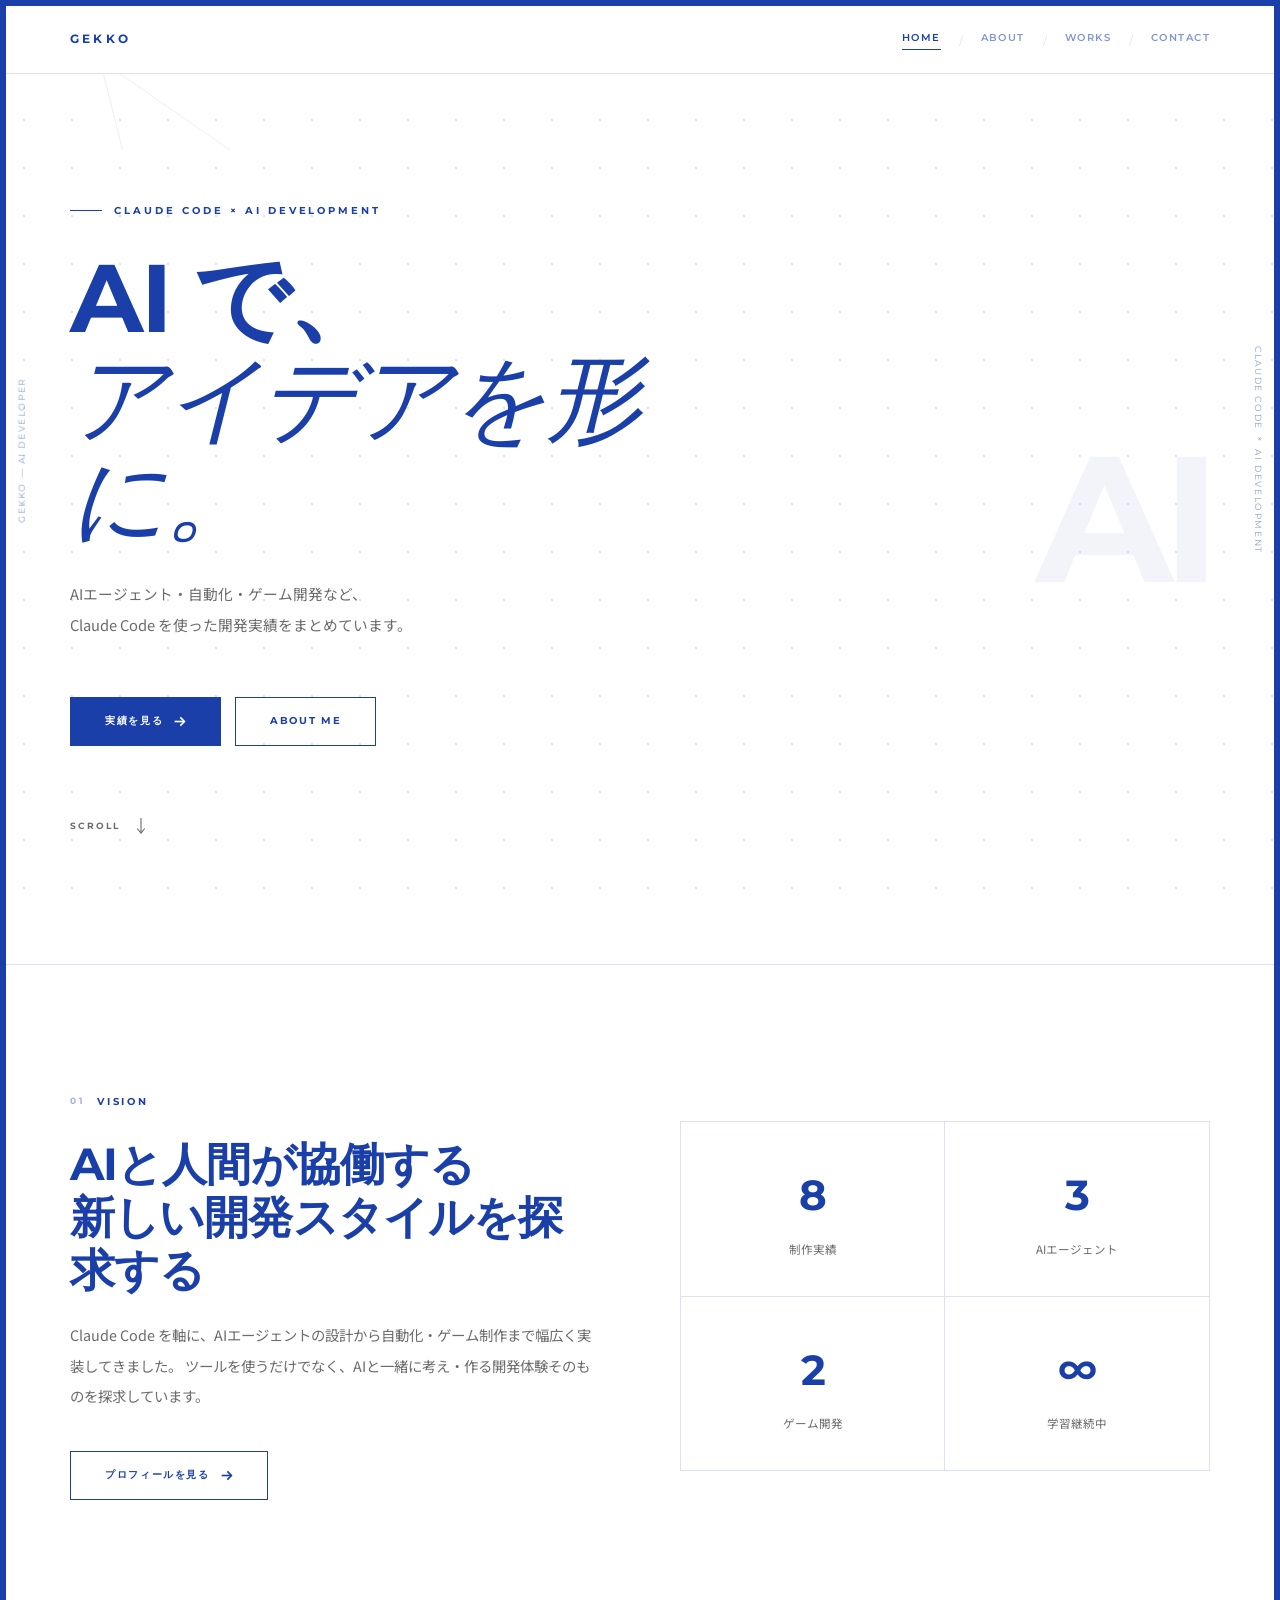
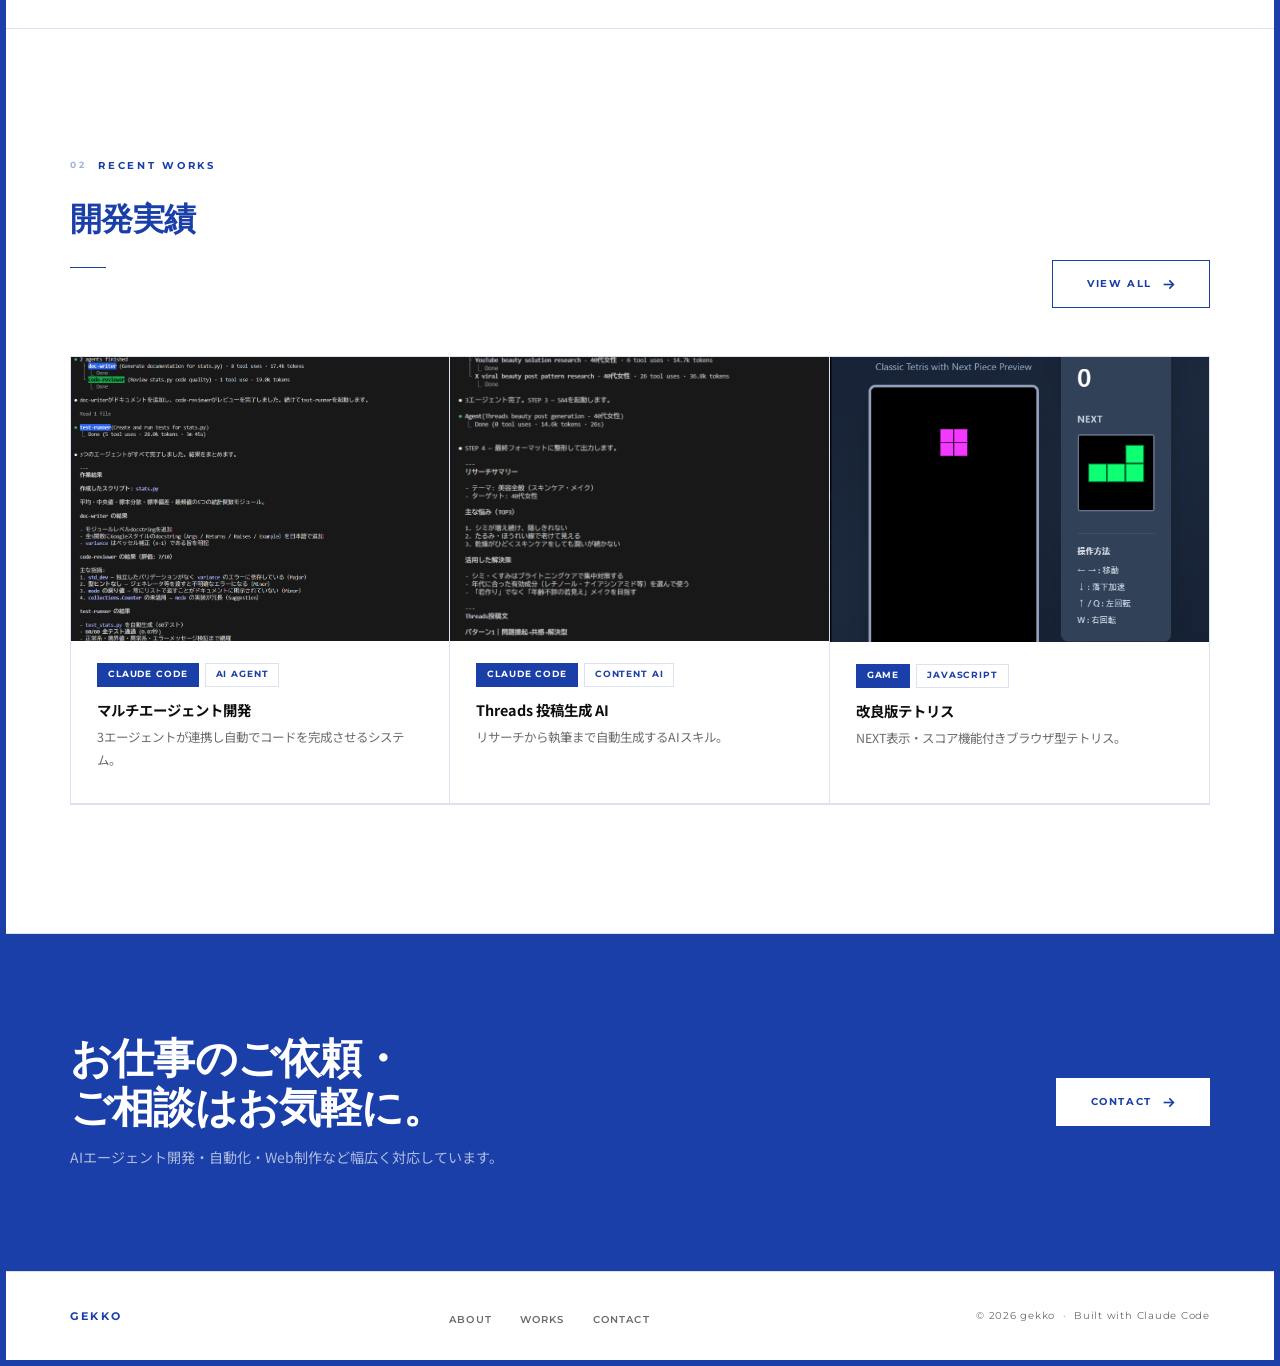
==== commit e2746f8c: "Redesign home hero as background image, horizontal nav, add CTA section Co-Authored-By: Claude Sonne" ====
--- a/index.html
+++ b/index.html
@@ -10,71 +10,147 @@
   <link href="https://fonts.googleapis.com/css2?family=Montserrat:ital,wght@0,300;0,400;0,600;0,700;1,300&family=Noto+Sans+JP:wght@300;400;500&display=swap" rel="stylesheet">
   <link rel="stylesheet" href="style.css">
   <style>
-    /* HOME-specific */
+    /* ── HERO ── */
     #hero {
-      display: flex; align-items: center; gap: 0;
-      min-height: calc(100vh - 88px);
-      padding: clamp(48px,8vw,80px) var(--pad-x);
+      position: relative;
+      min-height: calc(100vh - var(--nav-h));
+      display: flex; align-items: center;
       border-bottom: 1px solid var(--blue-line);
-      max-width: 100%; overflow: hidden;
-    }
-    .hero-content { flex: 0 0 50%; padding-right: clamp(32px,5vw,72px); }
-    .hero-visual   { flex: 1; }
+      overflow: hidden;
+    }
+    .hero-bg {
+      position: absolute; inset: 0;
+      background: url('Gemini_Generated_Image_6kqemx6kqemx6kqe.png') right center / contain no-repeat;
+      opacity: 0.12;
+    }
+    .hero-inner {
+      position: relative; z-index: 1;
+      width: 100%; max-width: var(--max-w);
+      margin: 0 auto;
+      padding: clamp(72px,10vw,130px) var(--pad-x);
+    }
+    .hero-counter {
+      font-family: 'Montserrat', sans-serif;
+      font-size: clamp(5rem,14vw,13rem);
+      font-weight: 700; letter-spacing: -.06em; line-height: 1;
+      color: rgba(26,63,168,.06);
+      position: absolute; right: var(--pad-x); top: 50%;
+      transform: translateY(-50%);
+      pointer-events: none; user-select: none;
+    }
     .hero-eyebrow {
       font-family: 'Montserrat', sans-serif;
-      font-size: .64rem; font-weight: 600; letter-spacing: .26em; text-transform: uppercase;
-      color: var(--blue); margin-bottom: 24px; opacity: .8;
+      font-size: .62rem; font-weight: 700;
+      letter-spacing: .30em; text-transform: uppercase;
+      color: var(--blue); margin-bottom: 28px;
+      display: flex; align-items: center; gap: 12px;
+    }
+    .hero-eyebrow::before {
+      content: ''; display: block;
+      width: 32px; height: 1px; background: var(--blue);
     }
     .hero-title {
       font-family: 'Montserrat', sans-serif;
-      font-size: clamp(3rem, 6.5vw, 5.6rem);
-      font-weight: 700; line-height: 1.06; letter-spacing: -.02em; color: var(--blue);
-    }
-    .hero-title .thin { font-weight: 300; font-style: italic; }
+      font-size: clamp(3.2rem, 7.5vw, 6.8rem);
+      font-weight: 700; line-height: 1.04;
+      letter-spacing: -.03em; color: var(--blue);
+      max-width: 720px;
+    }
+    .hero-title em { font-weight: 300; font-style: italic; }
     .hero-sub {
-      margin-top: 28px; font-size: .9rem; color: var(--muted);
-      max-width: 440px; line-height: 1.9;
-    }
-    .hero-actions { display: flex; gap: 16px; flex-wrap: wrap; margin-top: 48px; }
-    .hero-image-wrap {
-      width: 100%; aspect-ratio: 4/3;
-      overflow: hidden; border: 1px solid var(--blue-line);
-    }
-    .hero-image-wrap img { width: 100%; height: 100%; object-fit: cover; display: block; }
-
-    /* Vision */
-    #vision {
+      margin-top: 32px;
+      font-size: .92rem; color: var(--muted);
+      max-width: 420px; line-height: 2.1;
+    }
+    .hero-actions { display: flex; gap: 14px; flex-wrap: wrap; margin-top: 56px; }
+    .hero-scroll {
+      display: flex; align-items: center; gap: 12px; margin-top: 72px;
+      font-family: 'Montserrat', sans-serif;
+      font-size: .58rem; font-weight: 700;
+      letter-spacing: .22em; text-transform: uppercase; color: var(--muted);
+    }
+    .hero-scroll svg { width: 18px; height: 18px; stroke: var(--muted); fill: none; stroke-width: 1.5; animation: scrollBounce 1.6s ease-in-out infinite; }
+    @keyframes scrollBounce { 0%,100% { transform: translateY(0); } 55% { transform: translateY(6px); } }
+
+    /* ── ABOUT STRIP ── */
+    #about-strip {
       border-bottom: 1px solid var(--blue-line);
     }
-    .vision-inner {
+    .about-strip-inner {
       max-width: var(--max-w); margin: 0 auto;
       padding: var(--section-py) var(--pad-x);
-      display: flex; flex-direction: column; align-items: center; text-align: center;
-    }
-    .vision-icon { margin-bottom: 40px; }
-    .vision-heading {
-      font-family: 'Montserrat', sans-serif;
-      font-size: clamp(1.8rem, 4vw, 3rem);
-      font-weight: 700; letter-spacing: -.02em; color: var(--blue); line-height: 1.15;
-    }
-    .vision-body {
-      margin-top: 24px; font-size: .92rem; color: var(--muted);
-      max-width: 580px; line-height: 2;
-    }
-
-    /* Works preview */
+      display: grid; grid-template-columns: 1fr 1fr; gap: 80px; align-items: center;
+    }
+    .about-label {
+      font-family: 'Montserrat', sans-serif;
+      font-size: .6rem; font-weight: 700; letter-spacing: .28em; text-transform: uppercase;
+      color: var(--blue); display: flex; align-items: center; gap: 12px; margin-bottom: 28px;
+    }
+    .about-label::before { content: '01'; font-size: .55rem; opacity: .4; }
+    .about-heading {
+      font-family: 'Montserrat', sans-serif;
+      font-size: clamp(1.8rem, 3.5vw, 2.8rem);
+      font-weight: 700; letter-spacing: -.02em; color: var(--blue);
+      line-height: 1.18;
+    }
+    .about-body {
+      font-size: .9rem; color: var(--muted); line-height: 2.1; margin-top: 24px;
+    }
+    .about-stats {
+      display: grid; grid-template-columns: 1fr 1fr; border: 1px solid var(--blue-line);
+    }
+    .about-stat {
+      padding: 36px 28px; border-right: 1px solid var(--blue-line);
+      border-bottom: 1px solid var(--blue-line); text-align: center;
+    }
+    .about-stat:nth-child(2n) { border-right: none; }
+    .about-stat:nth-child(3), .about-stat:nth-child(4) { border-bottom: none; }
+    .about-stat-num {
+      font-family: 'Montserrat', sans-serif;
+      font-size: 2.6rem; font-weight: 700; letter-spacing: -.04em; color: var(--blue);
+    }
+    .about-stat-label { font-size: .72rem; color: var(--muted); margin-top: 6px; }
+
+    /* ── WORKS PREVIEW ── */
     #works-preview { border-bottom: 1px solid var(--blue-line); }
     .works-preview-inner {
       max-width: var(--max-w); margin: 0 auto;
       padding: var(--section-py) var(--pad-x);
     }
-    .section-header { display: flex; justify-content: space-between; align-items: flex-end; margin-bottom: 48px; }
+    .section-header {
+      display: flex; justify-content: space-between; align-items: flex-end; margin-bottom: 48px;
+    }
+    .works-label {
+      font-family: 'Montserrat', sans-serif;
+      font-size: .6rem; font-weight: 700; letter-spacing: .28em; text-transform: uppercase;
+      color: var(--blue); display: flex; align-items: center; gap: 12px; margin-bottom: 16px;
+    }
+    .works-label::before { content: '02'; font-size: .55rem; opacity: .4; }
+
+    /* ── CTA BAND ── */
+    #cta {
+      background: var(--blue);
+    }
+    .cta-inner {
+      max-width: var(--max-w); margin: 0 auto;
+      padding: clamp(64px,8vw,100px) var(--pad-x);
+      display: flex; justify-content: space-between; align-items: center; gap: 40px;
+      flex-wrap: wrap;
+    }
+    .cta-heading {
+      font-family: 'Montserrat', sans-serif;
+      font-size: clamp(1.6rem, 3.5vw, 2.6rem);
+      font-weight: 700; letter-spacing: -.02em; color: #fff;
+      line-height: 1.2;
+    }
+    .cta-sub { font-size: .88rem; color: rgba(255,255,255,.65); margin-top: 12px; }
+    .btn-white { background: #fff; color: var(--blue); border: 1px solid #fff; }
+    .btn-white:hover { background: transparent; color: #fff; }
 
     @media (max-width: 960px) {
-      #hero { flex-direction: column; gap: 40px; min-height: unset; }
-      .hero-content { flex: none; width: 100%; padding-right: 0; }
-      .hero-visual { width: 100%; }
-      .section-header { flex-direction: column; align-items: flex-start; gap: 16px; }
+      .about-strip-inner { grid-template-columns: 1fr; gap: 48px; }
+      .section-header { flex-direction: column; align-items: flex-start; gap: 20px; }
+      .cta-inner { flex-direction: column; align-items: flex-start; }
     }
   </style>
 </head>
@@ -91,7 +167,6 @@
     <line x1="100" y1="60"  x2="180" y2="380" stroke="#1A3FA8" stroke-width="0.8"/>
     <line x1="360" y1="240" x2="460" y2="500" stroke="#1A3FA8" stroke-width="0.8"/>
     <line x1="660" y1="120" x2="740" y2="360" stroke="#1A3FA8" stroke-width="0.8"/>
-    <line x1="900" y1="320" x2="1020" y2="540" stroke="#1A3FA8" stroke-width="0.8"/>
     <circle cx="100"  cy="60"  r="5" fill="#1A3FA8"/>
     <circle cx="360"  cy="240" r="5" fill="#1A3FA8"/>
     <circle cx="660"  cy="120" r="5" fill="#1A3FA8"/>
@@ -100,9 +175,7 @@
     <circle cx="180"  cy="380" r="5" fill="#1A3FA8"/>
     <circle cx="460"  cy="500" r="5" fill="#1A3FA8"/>
     <circle cx="740"  cy="360" r="5" fill="#1A3FA8"/>
-    <circle cx="1020" cy="540" r="5" fill="#1A3FA8"/>
     <circle cx="530"  cy="220" r="8" fill="none" stroke="#1A3FA8" stroke-width="1"/>
-    <circle cx="280"  cy="560" r="8" fill="none" stroke="#1A3FA8" stroke-width="1"/>
     <circle cx="800"  cy="460" r="8" fill="none" stroke="#1A3FA8" stroke-width="1"/>
   </svg>
 
@@ -133,11 +206,13 @@
     <!-- HERO -->
     <section>
       <div id="hero">
-        <div class="hero-content">
+        <div class="hero-bg"></div>
+        <span class="hero-counter" aria-hidden="true">AI</span>
+        <div class="hero-inner">
           <p class="hero-eyebrow reveal">Claude Code &times; AI Development</p>
           <h1 class="hero-title reveal reveal-d1">
             AI で、<br>
-            <span class="thin">アイデアを形に。</span>
+            <em>アイデアを形に。</em>
           </h1>
           <p class="hero-sub reveal reveal-d2">
             AIエージェント・自動化・ゲーム開発など、<br>
@@ -150,38 +225,50 @@
             </a>
             <a href="about.html" class="btn btn-outline">About me</a>
           </div>
-        </div>
-        <div class="hero-visual reveal reveal-d2">
-          <div class="hero-image-wrap">
-            <img src="Gemini_Generated_Image_6kqemx6kqemx6kqe.png" alt="NanoBanana2 generated hero illustration">
+          <div class="hero-scroll reveal reveal-d4">
+            <span>Scroll</span>
+            <svg viewBox="0 0 16 24"><line x1="8" y1="0" x2="8" y2="20"/><polyline points="3,14 8,20 13,14"/></svg>
           </div>
         </div>
       </div>
     </section>
 
-    <!-- VISION -->
-    <section id="vision">
-      <div class="vision-inner">
-        <div class="vision-icon section-icon reveal">
-          <svg viewBox="0 0 56 56" fill="none">
-            <polyline points="4,52 28,6 52,52" stroke="#1A3FA8" stroke-width="1.8" stroke-linejoin="round"/>
-            <line x1="13" y1="36" x2="43" y2="36" stroke="#1A3FA8" stroke-width="1.8"/>
-          </svg>
-          <span class="section-icon-label">Vision</span>
-          <span class="section-icon-dot"></span>
-        </div>
-        <h2 class="vision-heading reveal reveal-d1">
-          AIと人間が協働する<br>新しい開発スタイルを探求する
-        </h2>
-        <p class="vision-body reveal reveal-d2">
-          Claude Code を軸に、AIエージェントの設計から自動化・ゲーム制作まで幅広く実装してきました。
-          ツールを使うだけでなく、AIと一緒に考え・作る開発体験そのものを探求しています。
-        </p>
-        <div style="margin-top:48px;" class="reveal reveal-d3">
-          <a href="about.html" class="btn btn-outline">
-            プロフィールを見る
-            <svg viewBox="0 0 16 16"><line x1="2" y1="8" x2="14" y2="8"/><polyline points="9,3 14,8 9,13"/></svg>
-          </a>
+    <!-- ABOUT STRIP -->
+    <section id="about-strip">
+      <div class="about-strip-inner">
+        <div>
+          <p class="about-label reveal">Vision</p>
+          <h2 class="about-heading reveal reveal-d1">
+            AIと人間が協働する<br>新しい開発スタイルを探求する
+          </h2>
+          <p class="about-body reveal reveal-d2">
+            Claude Code を軸に、AIエージェントの設計から自動化・ゲーム制作まで幅広く実装してきました。
+            ツールを使うだけでなく、AIと一緒に考え・作る開発体験そのものを探求しています。
+          </p>
+          <div style="margin-top:40px;" class="reveal reveal-d3">
+            <a href="about.html" class="btn btn-outline">
+              プロフィールを見る
+              <svg viewBox="0 0 16 16"><line x1="2" y1="8" x2="14" y2="8"/><polyline points="9,3 14,8 9,13"/></svg>
+            </a>
+          </div>
+        </div>
+        <div class="about-stats reveal reveal-d1">
+          <div class="about-stat">
+            <div class="about-stat-num">8</div>
+            <div class="about-stat-label">制作実績</div>
+          </div>
+          <div class="about-stat">
+            <div class="about-stat-num">3</div>
+            <div class="about-stat-label">AIエージェント</div>
+          </div>
+          <div class="about-stat">
+            <div class="about-stat-num">2</div>
+            <div class="about-stat-label">ゲーム開発</div>
+          </div>
+          <div class="about-stat">
+            <div class="about-stat-num">∞</div>
+            <div class="about-stat-label">学習継続中</div>
+          </div>
         </div>
       </div>
     </section>
@@ -191,7 +278,8 @@
       <div class="works-preview-inner">
         <div class="section-header">
           <div>
-            <h2 class="section-title reveal">Recent Works</h2>
+            <p class="works-label reveal">Recent Works</p>
+            <h2 class="section-title reveal reveal-d1">開発実績</h2>
             <div class="section-divider"></div>
           </div>
           <a href="works.html" class="btn btn-outline reveal">
@@ -199,8 +287,8 @@
             <svg viewBox="0 0 16 16"><line x1="2" y1="8" x2="14" y2="8"/><polyline points="9,3 14,8 9,13"/></svg>
           </a>
         </div>
+
         <div class="cards-grid">
-
           <div class="card reveal">
             <div class="card-thumb">
               <img loading="lazy" src="portforio-images/課題１.png" alt="マルチエージェント開発">
@@ -233,7 +321,22 @@
               <p class="card-desc">NEXT表示・スコア機能付きブラウザ型テトリス。</p>
             </div>
           </div>
-
+        </div>
+      </div>
+    </section>
+
+    <!-- CTA BAND -->
+    <section id="cta">
+      <div class="cta-inner">
+        <div class="reveal">
+          <h2 class="cta-heading">お仕事のご依頼・<br>ご相談はお気軽に。</h2>
+          <p class="cta-sub">AIエージェント開発・自動化・Web制作など幅広く対応しています。</p>
+        </div>
+        <div class="reveal reveal-d1">
+          <a href="contact.html" class="btn btn-white">
+            Contact
+            <svg viewBox="0 0 16 16"><line x1="2" y1="8" x2="14" y2="8"/><polyline points="9,3 14,8 9,13"/></svg>
+          </a>
         </div>
       </div>
     </section>
--- a/style.css
+++ b/style.css
@@ -5,16 +5,17 @@
 :root {
   --blue:      #1A3FA8;
   --blue-mid:  #2550CC;
-  --blue-pale: rgba(26, 63, 168, 0.07);
-  --blue-line: rgba(26, 63, 168, 0.18);
+  --blue-pale: rgba(26, 63, 168, 0.06);
+  --blue-line: rgba(26, 63, 168, 0.15);
   --bg:        #FFFFFF;
-  --text:      #111111;
-  --muted:     #555555;
-  --border:    #DCDCDC;
+  --text:      #0D0D0D;
+  --muted:     #6B6B6B;
+  --border:    #E0E0E0;
   --frame:     6px;
   --max-w:     1320px;
   --pad-x:     clamp(40px, 5vw, 80px);
-  --section-py: clamp(72px, 10vw, 120px);
+  --section-py: clamp(80px, 10vw, 130px);
+  --nav-h:     68px;
 }
 
 body {
@@ -32,14 +33,14 @@
 body::before {
   content: '';
   position: fixed; inset: 0;
-  background-image: radial-gradient(circle, rgba(26,63,168,0.20) 1.5px, transparent 1.5px);
-  background-size: 52px 52px;
+  background-image: radial-gradient(circle, rgba(26,63,168,0.15) 1.5px, transparent 1.5px);
+  background-size: 48px 48px;
   pointer-events: none; z-index: 0;
 }
 
 .network-bg {
   position: fixed; inset: 0;
-  pointer-events: none; z-index: 0; opacity: 0.12;
+  pointer-events: none; z-index: 0; opacity: 0.10;
 }
 
 nav, main, footer, .side-label { position: relative; z-index: 1; }
@@ -48,8 +49,8 @@
 .side-label {
   position: fixed; top: 50%;
   font-family: 'Montserrat', sans-serif;
-  font-size: .58rem; letter-spacing: .16em; text-transform: uppercase;
-  color: var(--blue); writing-mode: vertical-rl; pointer-events: none; z-index: 1;
+  font-size: .55rem; letter-spacing: .18em; text-transform: uppercase;
+  color: rgba(26,63,168,.5); writing-mode: vertical-rl; pointer-events: none; z-index: 1;
 }
 .side-label-left  { left: 14px; transform: translateY(-50%) rotate(180deg); }
 .side-label-right { right: 14px; transform: translateY(-50%); }
@@ -57,39 +58,43 @@
 /* ===== NAV ===== */
 nav {
   position: sticky; top: 0; z-index: 200;
-  background: rgba(255,255,255,0.94);
-  backdrop-filter: blur(14px); -webkit-backdrop-filter: blur(14px);
+  background: rgba(255,255,255,0.96);
+  backdrop-filter: blur(16px); -webkit-backdrop-filter: blur(16px);
   border-bottom: 1px solid var(--blue-line);
-  padding: 14px var(--pad-x);
-  display: flex; flex-direction: column; align-items: center; gap: 10px;
+  padding: 0 var(--pad-x);
+  display: flex;
+  flex-direction: row;
+  justify-content: space-between;
+  align-items: center;
+  height: var(--nav-h);
 }
 .nav-logo {
   font-family: 'Montserrat', sans-serif;
-  font-size: .8rem; font-weight: 700;
-  letter-spacing: .22em; text-transform: uppercase;
+  font-size: .78rem; font-weight: 700;
+  letter-spacing: .26em; text-transform: uppercase;
   color: var(--blue); text-decoration: none;
 }
-.nav-links { display: flex; align-items: center; list-style: none; }
+.nav-links { display: flex; align-items: center; gap: 0; list-style: none; }
 .nav-links li { display: flex; align-items: center; }
 .nav-links li + li::before {
-  content: '●'; font-size: .28rem;
-  color: var(--blue); margin: 0 14px; opacity: .7;
+  content: '/'; font-size: .7rem;
+  color: var(--blue-line); margin: 0 18px;
 }
 .nav-links a {
   font-family: 'Montserrat', sans-serif;
-  font-size: .66rem; font-weight: 600;
-  letter-spacing: .12em; text-transform: uppercase;
-  color: var(--blue); text-decoration: none; transition: opacity .2s;
-}
-.nav-links a:hover,
-.nav-links a.active { opacity: 1; border-bottom: 1px solid var(--blue); }
-.nav-links a { opacity: .65; }
+  font-size: .64rem; font-weight: 600;
+  letter-spacing: .14em; text-transform: uppercase;
+  color: var(--blue); text-decoration: none;
+  opacity: .55; transition: opacity .2s;
+  padding-bottom: 2px;
+}
+.nav-links a:hover { opacity: 1; }
+.nav-links a.active { opacity: 1; border-bottom: 1.5px solid var(--blue); }
 
 /* hamburger */
 .nav-toggle {
   display: none; flex-direction: column; gap: 5px;
   cursor: pointer; padding: 4px; background: none; border: none;
-  position: absolute; right: var(--pad-x); top: 50%; transform: translateY(-50%);
 }
 .nav-toggle span { display: block; width: 22px; height: 1.5px; background: var(--blue); transition: all .3s; }
 .nav-toggle.open span:nth-child(1) { transform: translateY(6.5px) rotate(45deg); }
@@ -99,62 +104,62 @@
 .nav-mobile {
   display: none; position: fixed; inset: 0;
   background: rgba(255,255,255,.98);
-  padding: 80px var(--pad-x); z-index: 199;
-  flex-direction: column; align-items: center; gap: 36px;
+  padding: 100px var(--pad-x); z-index: 199;
+  flex-direction: column; align-items: center; gap: 40px;
 }
 .nav-mobile.open { display: flex; }
 .nav-mobile a {
   font-family: 'Montserrat', sans-serif;
-  font-size: 1.1rem; font-weight: 600;
-  letter-spacing: .12em; text-transform: uppercase;
+  font-size: 1.2rem; font-weight: 700;
+  letter-spacing: .14em; text-transform: uppercase;
   color: var(--blue); text-decoration: none;
 }
 
 /* ===== PAGE HEADER ===== */
 .page-header {
-  padding: clamp(56px,8vw,96px) var(--pad-x) clamp(40px,5vw,64px);
+  padding: clamp(64px,9vw,100px) var(--pad-x) clamp(48px,6vw,72px);
   max-width: var(--max-w); margin: 0 auto;
   display: flex; flex-direction: column; align-items: center;
   text-align: center; border-bottom: 1px solid var(--blue-line);
 }
-.section-icon { display: flex; flex-direction: column; align-items: center; gap: 10px; margin-bottom: 40px; }
+.section-icon { display: flex; flex-direction: column; align-items: center; gap: 10px; margin-bottom: 36px; }
 .section-icon svg { width: 52px; height: 52px; }
 .section-icon-label {
   font-family: 'Montserrat', sans-serif;
-  font-size: .66rem; font-weight: 700;
-  letter-spacing: .28em; text-transform: uppercase; color: var(--blue);
-}
-.section-icon-dot { width: 5px; height: 5px; border-radius: 50%; background: var(--blue); }
+  font-size: .64rem; font-weight: 700;
+  letter-spacing: .30em; text-transform: uppercase; color: var(--blue);
+}
+.section-icon-dot { width: 4px; height: 4px; border-radius: 50%; background: var(--blue); }
 .page-title {
   font-family: 'Montserrat', sans-serif;
-  font-size: clamp(2rem, 5vw, 3.6rem);
-  font-weight: 700; letter-spacing: -.02em; color: var(--blue);
-}
-.page-subtitle { font-size: .9rem; color: var(--muted); margin-top: 16px; max-width: 480px; line-height: 1.9; }
+  font-size: clamp(2.2rem, 5vw, 4rem);
+  font-weight: 700; letter-spacing: -.03em; color: var(--blue);
+}
+.page-subtitle { font-size: .88rem; color: var(--muted); margin-top: 18px; max-width: 480px; line-height: 2; }
 
 /* ===== SECTION WRAPPER ===== */
 .section-inner { max-width: var(--max-w); margin: 0 auto; padding: var(--section-py) var(--pad-x); }
 .section-title {
   font-family: 'Montserrat', sans-serif;
-  font-size: clamp(1.5rem, 3vw, 2.2rem);
+  font-size: clamp(1.4rem, 3vw, 2rem);
   font-weight: 700; letter-spacing: -.02em; color: var(--blue);
 }
-.section-divider { width: 40px; height: 1px; background: var(--blue); margin: 24px 0 40px; }
+.section-divider { width: 36px; height: 1px; background: var(--blue); margin: 20px 0 40px; }
 
 /* ===== BUTTONS ===== */
 .btn {
   display: inline-flex; align-items: center; gap: 10px;
-  padding: 13px 32px;
-  font-family: 'Montserrat', sans-serif;
-  font-size: .66rem; font-weight: 700;
-  letter-spacing: .14em; text-transform: uppercase;
-  text-decoration: none; cursor: pointer; transition: background .22s, color .22s;
+  padding: 14px 34px;
+  font-family: 'Montserrat', sans-serif;
+  font-size: .64rem; font-weight: 700;
+  letter-spacing: .16em; text-transform: uppercase;
+  text-decoration: none; cursor: pointer; transition: background .22s, color .22s, border-color .22s;
 }
 .btn-fill   { background: var(--blue); color: #fff; border: 1px solid var(--blue); }
 .btn-fill:hover { background: var(--blue-mid); border-color: var(--blue-mid); }
 .btn-outline { background: transparent; color: var(--blue); border: 1px solid var(--blue); }
 .btn-outline:hover { background: var(--blue); color: #fff; }
-.btn svg { width: 14px; height: 14px; stroke: currentColor; fill: none; stroke-width: 2; }
+.btn svg { width: 13px; height: 13px; stroke: currentColor; fill: none; stroke-width: 2; }
 
 /* ===== CARDS ===== */
 .cards-grid {
@@ -165,63 +170,64 @@
   background: var(--bg);
   border-right: 1px solid var(--blue-line);
   border-bottom: 1px solid var(--blue-line);
-  overflow: hidden; transition: background .2s;
+  overflow: hidden; transition: background .25s;
+  cursor: default;
 }
 .card:nth-child(3n) { border-right: none; }
 .card:hover { background: var(--blue-pale); }
-.card-thumb { overflow: hidden; aspect-ratio: 4/3; background: #eef0f8; }
-.card-thumb img { width: 100%; height: 100%; object-fit: cover; display: block; transition: transform .6s cubic-bezier(.25,.46,.45,.94); }
-.card:hover .card-thumb img { transform: scale(1.04); }
-.card-body { padding: 20px 24px 28px; }
+.card-thumb { overflow: hidden; aspect-ratio: 4/3; background: #edf0f8; }
+.card-thumb img { width: 100%; height: 100%; object-fit: cover; display: block; transition: transform .7s cubic-bezier(.25,.46,.45,.94); }
+.card:hover .card-thumb img { transform: scale(1.05); }
+.card-body { padding: 22px 26px 30px; }
 .card-tags { display: flex; gap: 6px; flex-wrap: wrap; margin-bottom: 12px; }
 .card-tag {
   font-family: 'Montserrat', sans-serif;
-  font-size: .56rem; font-weight: 700; letter-spacing: .1em; text-transform: uppercase;
+  font-size: .54rem; font-weight: 700; letter-spacing: .1em; text-transform: uppercase;
   padding: 3px 10px; border: 1px solid var(--blue-line); color: var(--blue);
 }
 .card-tag.fill { background: var(--blue); color: #fff; border-color: var(--blue); }
-.card-title { font-size: .9rem; font-weight: 700; line-height: 1.5; color: var(--text); }
-.card-desc { font-size: .78rem; color: var(--muted); margin-top: 8px; line-height: 1.85; }
+.card-title { font-size: .9rem; font-weight: 700; line-height: 1.5; color: var(--text); margin-bottom: 6px; }
+.card-desc { font-size: .78rem; color: var(--muted); line-height: 1.85; }
 
 /* ===== FOOTER ===== */
 footer {
   border-top: 1px solid var(--blue-line);
-  padding: 28px var(--pad-x);
+  padding: 30px var(--pad-x);
   display: flex; justify-content: space-between; align-items: center; flex-wrap: wrap; gap: 12px;
   position: relative; z-index: 1;
 }
 .footer-logo {
   font-family: 'Montserrat', sans-serif;
-  font-size: .68rem; font-weight: 700; letter-spacing: .2em; text-transform: uppercase; color: var(--blue);
+  font-size: .66rem; font-weight: 700; letter-spacing: .24em; text-transform: uppercase; color: var(--blue);
   text-decoration: none;
 }
-.footer-nav { display: flex; gap: 24px; list-style: none; }
+.footer-nav { display: flex; gap: 28px; list-style: none; }
 .footer-nav a {
   font-family: 'Montserrat', sans-serif;
-  font-size: .62rem; font-weight: 600; letter-spacing: .1em; text-transform: uppercase;
+  font-size: .6rem; font-weight: 600; letter-spacing: .12em; text-transform: uppercase;
   color: var(--muted); text-decoration: none; transition: color .2s;
 }
 .footer-nav a:hover { color: var(--blue); }
 .footer-copy {
   font-family: 'Montserrat', sans-serif;
-  font-size: .62rem; color: var(--muted); letter-spacing: .08em;
+  font-size: .6rem; color: var(--muted); letter-spacing: .08em;
 }
 
 /* ===== REVEAL ===== */
-.reveal { opacity: 0; transform: translateY(22px); transition: opacity .72s ease, transform .72s ease; }
+.reveal { opacity: 0; transform: translateY(24px); transition: opacity .75s ease, transform .75s ease; }
 .reveal.visible { opacity: 1; transform: translateY(0); }
-.reveal-d1 { transition-delay: .07s; }
-.reveal-d2 { transition-delay: .14s; }
-.reveal-d3 { transition-delay: .22s; }
-.reveal-d4 { transition-delay: .30s; }
-.reveal-d5 { transition-delay: .38s; }
+.reveal-d1 { transition-delay: .08s; }
+.reveal-d2 { transition-delay: .16s; }
+.reveal-d3 { transition-delay: .25s; }
+.reveal-d4 { transition-delay: .34s; }
+.reveal-d5 { transition-delay: .43s; }
 
 /* ===== FILTER ===== */
-.filter-row { display: flex; justify-content: center; gap: 8px; flex-wrap: wrap; margin-bottom: 40px; }
+.filter-row { display: flex; justify-content: center; gap: 8px; flex-wrap: wrap; margin-bottom: 48px; }
 .filter-btn {
   font-family: 'Montserrat', sans-serif;
-  font-size: .62rem; font-weight: 700; letter-spacing: .12em; text-transform: uppercase;
-  padding: 7px 20px; background: transparent; color: var(--muted);
+  font-size: .6rem; font-weight: 700; letter-spacing: .14em; text-transform: uppercase;
+  padding: 8px 22px; background: transparent; color: var(--muted);
   border: 1px solid var(--border); cursor: pointer; transition: all .2s;
 }
 .filter-btn.active, .filter-btn:hover { background: var(--blue); color: #fff; border-color: var(--blue); }
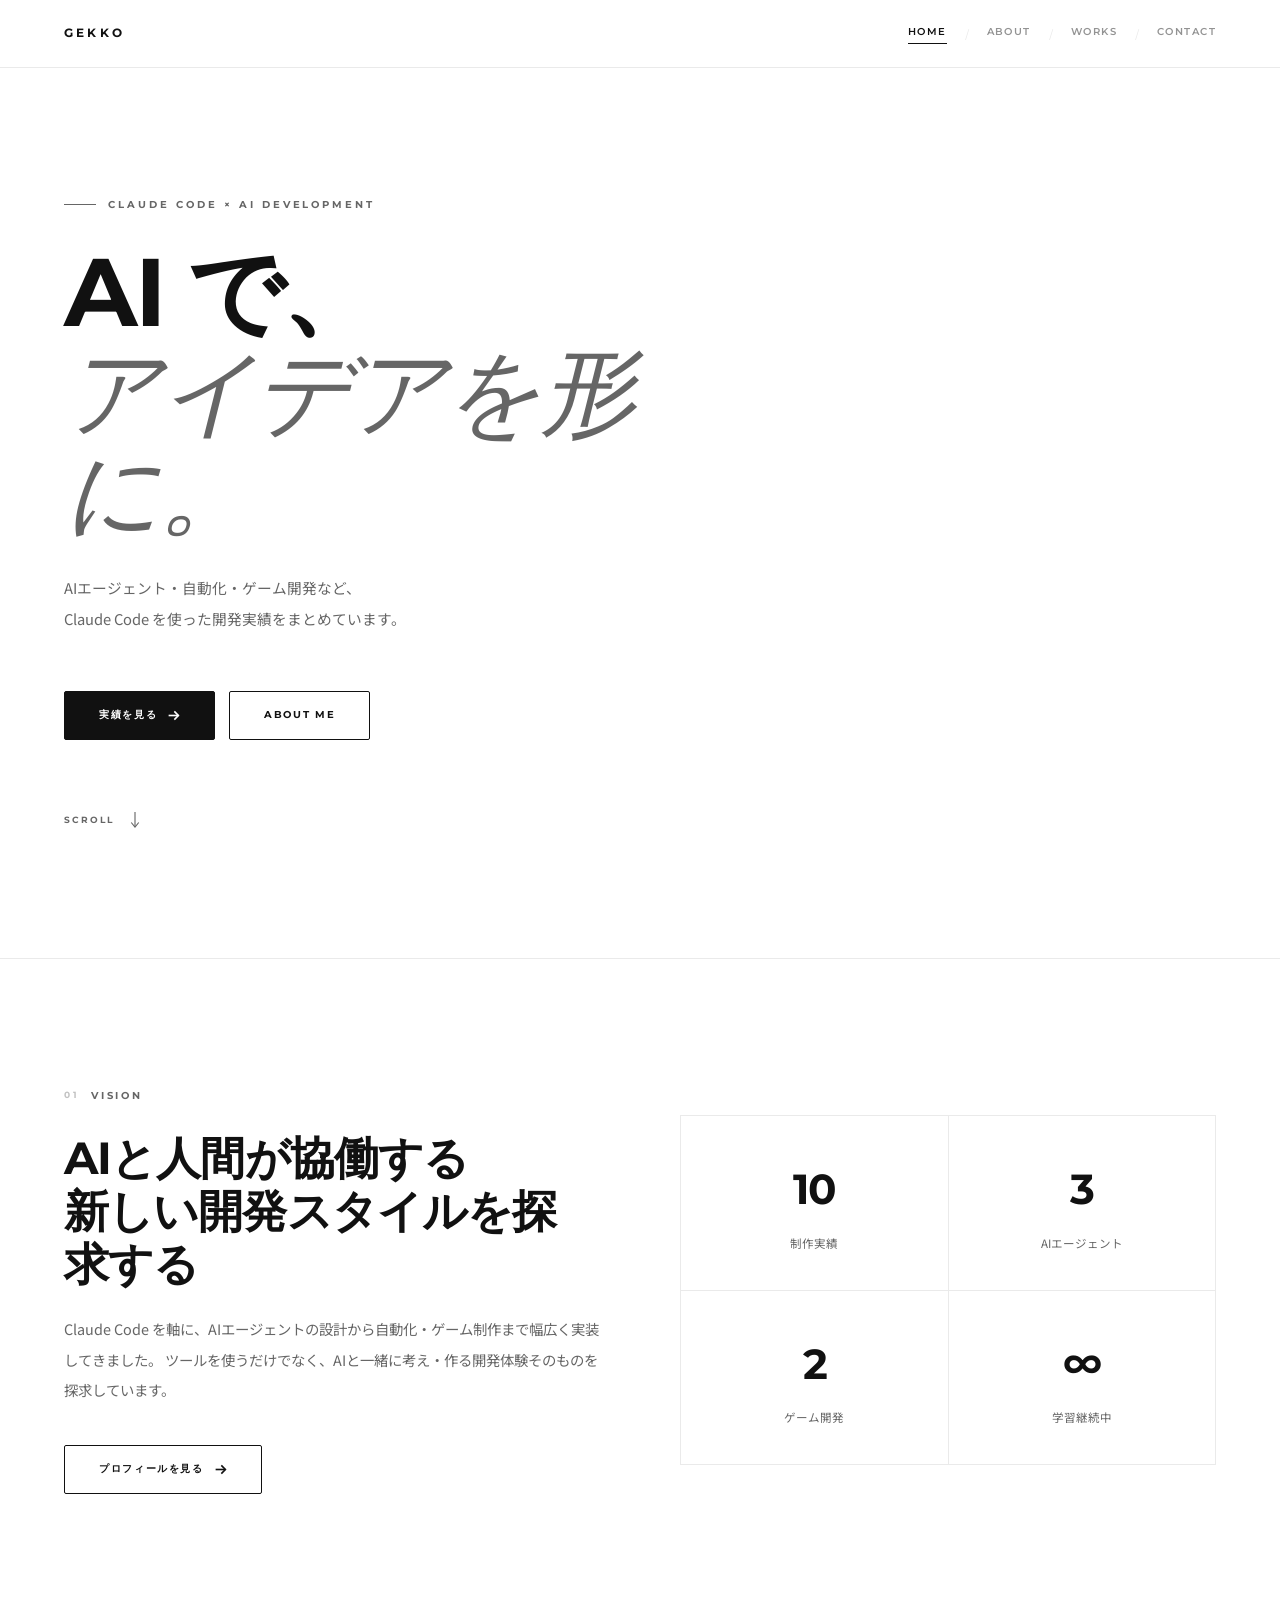
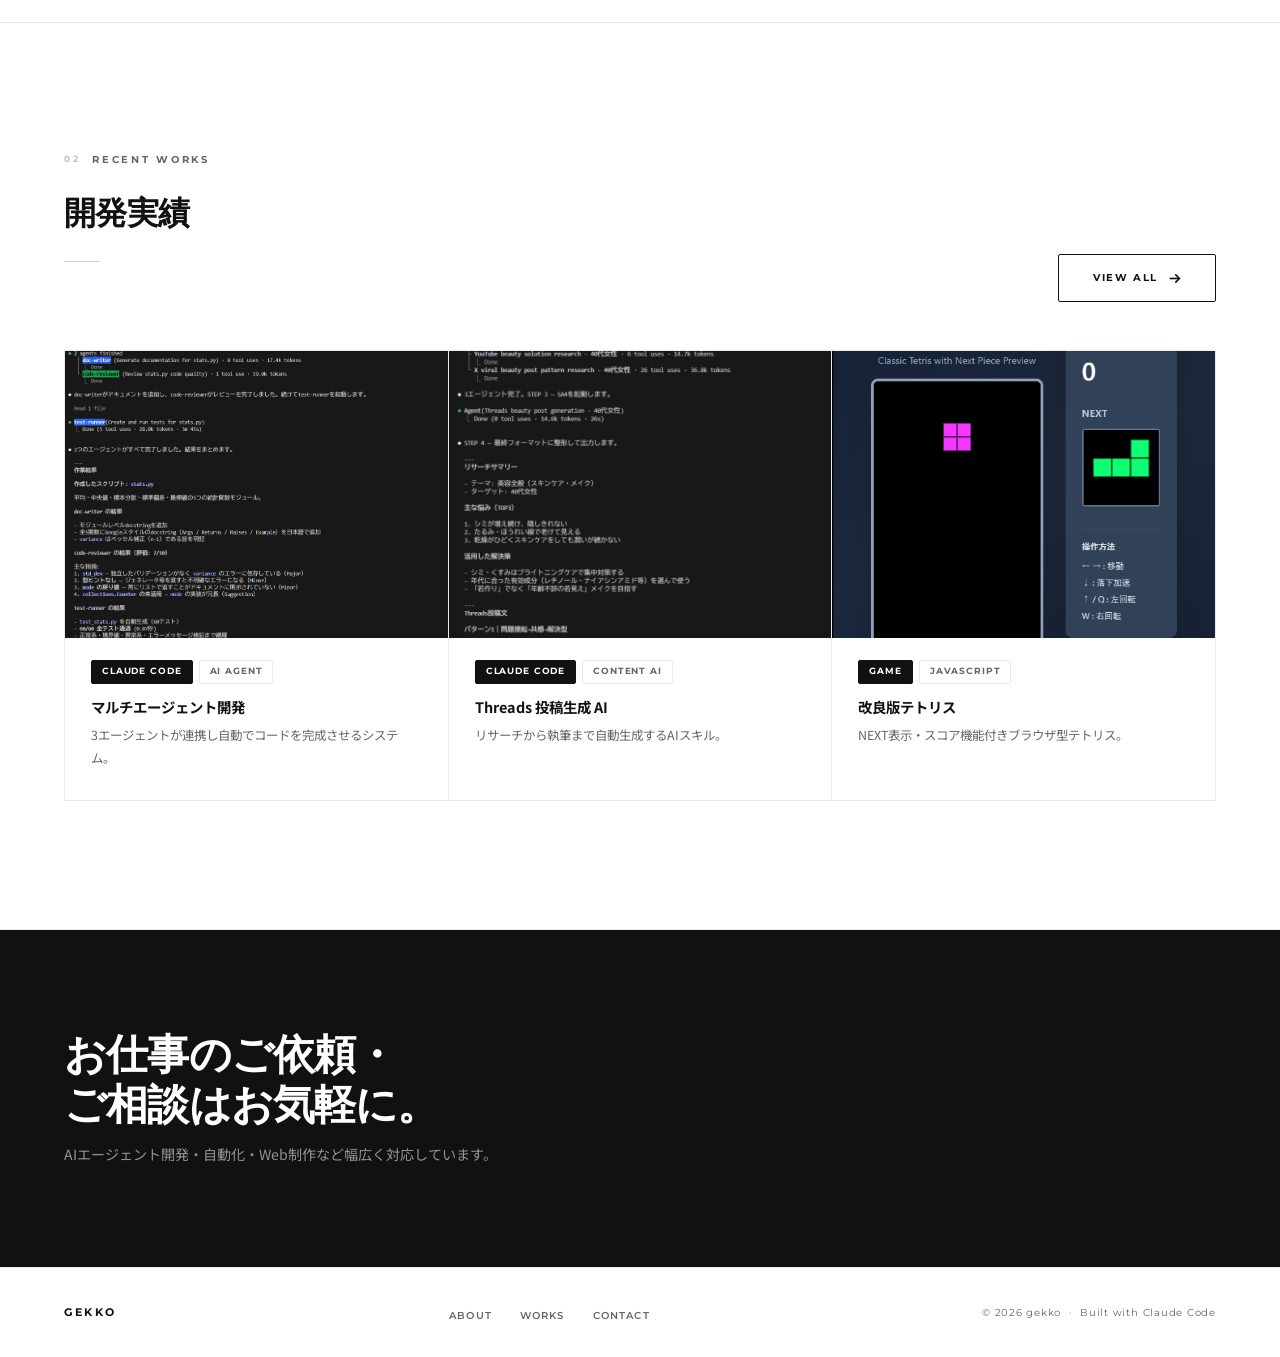
==== commit 253dde84: "Overhaul portfolio to YAML design spec and fix all review findings - Rename all Japanese image filen" ====
--- a/index.html
+++ b/index.html
@@ -5,6 +5,9 @@
   <meta name="viewport" content="width=device-width, initial-scale=1.0">
   <title>gekko | AI Developer Portfolio</title>
   <meta name="description" content="Claude Code を使ったAIエージェント開発・自動化・ゲーム制作の実績をまとめたポートフォリオ。">
+  <meta property="og:title" content="gekko | AI Developer Portfolio">
+  <meta property="og:description" content="Claude Code を使ったAI開発・自動化・ゲーム制作の実績ポートフォリオ。">
+  <meta property="og:type" content="website">
   <link rel="preconnect" href="https://fonts.googleapis.com">
   <link rel="preconnect" href="https://fonts.gstatic.com" crossorigin>
   <link href="https://fonts.googleapis.com/css2?family=Montserrat:ital,wght@0,300;0,400;0,600;0,700;1,300&family=Noto+Sans+JP:wght@300;400;500&display=swap" rel="stylesheet">
@@ -12,51 +15,34 @@
   <style>
     /* ── HERO ── */
     #hero {
-      position: relative;
       min-height: calc(100vh - var(--nav-h));
       display: flex; align-items: center;
-      border-bottom: 1px solid var(--blue-line);
-      overflow: hidden;
-    }
-    .hero-bg {
-      position: absolute; inset: 0;
-      background: url('Gemini_Generated_Image_6kqemx6kqemx6kqe.png') right center / contain no-repeat;
-      opacity: 0.12;
+      border-bottom: 1px solid var(--border);
     }
     .hero-inner {
-      position: relative; z-index: 1;
       width: 100%; max-width: var(--max-w);
       margin: 0 auto;
       padding: clamp(72px,10vw,130px) var(--pad-x);
     }
-    .hero-counter {
-      font-family: 'Montserrat', sans-serif;
-      font-size: clamp(5rem,14vw,13rem);
-      font-weight: 700; letter-spacing: -.06em; line-height: 1;
-      color: rgba(26,63,168,.06);
-      position: absolute; right: var(--pad-x); top: 50%;
-      transform: translateY(-50%);
-      pointer-events: none; user-select: none;
-    }
     .hero-eyebrow {
       font-family: 'Montserrat', sans-serif;
       font-size: .62rem; font-weight: 700;
       letter-spacing: .30em; text-transform: uppercase;
-      color: var(--blue); margin-bottom: 28px;
+      color: var(--muted); margin-bottom: 28px;
       display: flex; align-items: center; gap: 12px;
     }
     .hero-eyebrow::before {
       content: ''; display: block;
-      width: 32px; height: 1px; background: var(--blue);
+      width: 32px; height: 1px; background: var(--muted);
     }
     .hero-title {
       font-family: 'Montserrat', sans-serif;
       font-size: clamp(3.2rem, 7.5vw, 6.8rem);
       font-weight: 700; line-height: 1.04;
-      letter-spacing: -.03em; color: var(--blue);
+      letter-spacing: -.03em; color: var(--text);
       max-width: 720px;
     }
-    .hero-title em { font-weight: 300; font-style: italic; }
+    .hero-title em { font-weight: 300; font-style: italic; color: var(--muted); }
     .hero-sub {
       margin-top: 32px;
       font-size: .92rem; color: var(--muted);
@@ -73,9 +59,7 @@
     @keyframes scrollBounce { 0%,100% { transform: translateY(0); } 55% { transform: translateY(6px); } }
 
     /* ── ABOUT STRIP ── */
-    #about-strip {
-      border-bottom: 1px solid var(--blue-line);
-    }
+    #about-strip { border-bottom: 1px solid var(--border); }
     .about-strip-inner {
       max-width: var(--max-w); margin: 0 auto;
       padding: var(--section-py) var(--pad-x);
@@ -84,35 +68,34 @@
     .about-label {
       font-family: 'Montserrat', sans-serif;
       font-size: .6rem; font-weight: 700; letter-spacing: .28em; text-transform: uppercase;
-      color: var(--blue); display: flex; align-items: center; gap: 12px; margin-bottom: 28px;
+      color: var(--muted); display: flex; align-items: center; gap: 12px; margin-bottom: 28px;
     }
     .about-label::before { content: '01'; font-size: .55rem; opacity: .4; }
     .about-heading {
       font-family: 'Montserrat', sans-serif;
       font-size: clamp(1.8rem, 3.5vw, 2.8rem);
-      font-weight: 700; letter-spacing: -.02em; color: var(--blue);
+      font-weight: 700; letter-spacing: -.02em; color: var(--text);
       line-height: 1.18;
     }
     .about-body {
       font-size: .9rem; color: var(--muted); line-height: 2.1; margin-top: 24px;
     }
     .about-stats {
-      display: grid; grid-template-columns: 1fr 1fr; border: 1px solid var(--blue-line);
+      display: grid; grid-template-columns: 1fr 1fr;
+      background: var(--border); gap: 1px;
+      border: 1px solid var(--border);
     }
     .about-stat {
-      padding: 36px 28px; border-right: 1px solid var(--blue-line);
-      border-bottom: 1px solid var(--blue-line); text-align: center;
-    }
-    .about-stat:nth-child(2n) { border-right: none; }
-    .about-stat:nth-child(3), .about-stat:nth-child(4) { border-bottom: none; }
+      padding: 36px 28px; background: var(--bg); text-align: center;
+    }
     .about-stat-num {
       font-family: 'Montserrat', sans-serif;
-      font-size: 2.6rem; font-weight: 700; letter-spacing: -.04em; color: var(--blue);
+      font-size: 2.6rem; font-weight: 700; letter-spacing: -.04em; color: var(--text);
     }
     .about-stat-label { font-size: .72rem; color: var(--muted); margin-top: 6px; }
 
     /* ── WORKS PREVIEW ── */
-    #works-preview { border-bottom: 1px solid var(--blue-line); }
+    #works-preview { border-bottom: 1px solid var(--border); }
     .works-preview-inner {
       max-width: var(--max-w); margin: 0 auto;
       padding: var(--section-py) var(--pad-x);
@@ -123,14 +106,12 @@
     .works-label {
       font-family: 'Montserrat', sans-serif;
       font-size: .6rem; font-weight: 700; letter-spacing: .28em; text-transform: uppercase;
-      color: var(--blue); display: flex; align-items: center; gap: 12px; margin-bottom: 16px;
+      color: var(--muted); display: flex; align-items: center; gap: 12px; margin-bottom: 16px;
     }
     .works-label::before { content: '02'; font-size: .55rem; opacity: .4; }
 
     /* ── CTA BAND ── */
-    #cta {
-      background: var(--blue);
-    }
+    #cta { background: var(--text); }
     .cta-inner {
       max-width: var(--max-w); margin: 0 auto;
       padding: clamp(64px,8vw,100px) var(--pad-x);
@@ -143,9 +124,7 @@
       font-weight: 700; letter-spacing: -.02em; color: #fff;
       line-height: 1.2;
     }
-    .cta-sub { font-size: .88rem; color: rgba(255,255,255,.65); margin-top: 12px; }
-    .btn-white { background: #fff; color: var(--blue); border: 1px solid #fff; }
-    .btn-white:hover { background: transparent; color: #fff; }
+    .cta-sub { font-size: .88rem; color: rgba(255,255,255,.55); margin-top: 12px; }
 
     @media (max-width: 960px) {
       .about-strip-inner { grid-template-columns: 1fr; gap: 48px; }
@@ -155,32 +134,6 @@
   </style>
 </head>
 <body>
-
-  <svg class="network-bg" xmlns="http://www.w3.org/2000/svg" aria-hidden="true">
-    <line x1="100" y1="60"  x2="360" y2="240" stroke="#1A3FA8" stroke-width="0.8"/>
-    <line x1="360" y1="240" x2="660" y2="120" stroke="#1A3FA8" stroke-width="0.8"/>
-    <line x1="660" y1="120" x2="900" y2="320" stroke="#1A3FA8" stroke-width="0.8"/>
-    <line x1="900" y1="320" x2="1180" y2="160" stroke="#1A3FA8" stroke-width="0.8"/>
-    <line x1="180" y1="380" x2="460" y2="500" stroke="#1A3FA8" stroke-width="0.8"/>
-    <line x1="460" y1="500" x2="740" y2="360" stroke="#1A3FA8" stroke-width="0.8"/>
-    <line x1="740" y1="360" x2="1020" y2="540" stroke="#1A3FA8" stroke-width="0.8"/>
-    <line x1="100" y1="60"  x2="180" y2="380" stroke="#1A3FA8" stroke-width="0.8"/>
-    <line x1="360" y1="240" x2="460" y2="500" stroke="#1A3FA8" stroke-width="0.8"/>
-    <line x1="660" y1="120" x2="740" y2="360" stroke="#1A3FA8" stroke-width="0.8"/>
-    <circle cx="100"  cy="60"  r="5" fill="#1A3FA8"/>
-    <circle cx="360"  cy="240" r="5" fill="#1A3FA8"/>
-    <circle cx="660"  cy="120" r="5" fill="#1A3FA8"/>
-    <circle cx="900"  cy="320" r="5" fill="#1A3FA8"/>
-    <circle cx="1180" cy="160" r="5" fill="#1A3FA8"/>
-    <circle cx="180"  cy="380" r="5" fill="#1A3FA8"/>
-    <circle cx="460"  cy="500" r="5" fill="#1A3FA8"/>
-    <circle cx="740"  cy="360" r="5" fill="#1A3FA8"/>
-    <circle cx="530"  cy="220" r="8" fill="none" stroke="#1A3FA8" stroke-width="1"/>
-    <circle cx="800"  cy="460" r="8" fill="none" stroke="#1A3FA8" stroke-width="1"/>
-  </svg>
-
-  <span class="side-label side-label-left">gekko — ai developer</span>
-  <span class="side-label side-label-right">claude code × ai development</span>
 
   <nav>
     <a href="index.html" class="nav-logo">gekko</a>
@@ -204,31 +157,27 @@
   <main>
 
     <!-- HERO -->
-    <section>
-      <div id="hero">
-        <div class="hero-bg"></div>
-        <span class="hero-counter" aria-hidden="true">AI</span>
-        <div class="hero-inner">
-          <p class="hero-eyebrow reveal">Claude Code &times; AI Development</p>
-          <h1 class="hero-title reveal reveal-d1">
-            AI で、<br>
-            <em>アイデアを形に。</em>
-          </h1>
-          <p class="hero-sub reveal reveal-d2">
-            AIエージェント・自動化・ゲーム開発など、<br>
-            Claude Code を使った開発実績をまとめています。
-          </p>
-          <div class="hero-actions reveal reveal-d3">
-            <a href="works.html" class="btn btn-fill">
-              実績を見る
-              <svg viewBox="0 0 16 16"><line x1="2" y1="8" x2="14" y2="8"/><polyline points="9,3 14,8 9,13"/></svg>
-            </a>
-            <a href="about.html" class="btn btn-outline">About me</a>
-          </div>
-          <div class="hero-scroll reveal reveal-d4">
-            <span>Scroll</span>
-            <svg viewBox="0 0 16 24"><line x1="8" y1="0" x2="8" y2="20"/><polyline points="3,14 8,20 13,14"/></svg>
-          </div>
+    <section id="hero">
+      <div class="hero-inner">
+        <p class="hero-eyebrow reveal">Claude Code &times; AI Development</p>
+        <h1 class="hero-title reveal reveal-d1">
+          AI で、<br>
+          <em>アイデアを形に。</em>
+        </h1>
+        <p class="hero-sub reveal reveal-d2">
+          AIエージェント・自動化・ゲーム開発など、<br>
+          Claude Code を使った開発実績をまとめています。
+        </p>
+        <div class="hero-actions reveal reveal-d3">
+          <a href="works.html" class="btn btn-fill">
+            実績を見る
+            <svg viewBox="0 0 16 16"><line x1="2" y1="8" x2="14" y2="8"/><polyline points="9,3 14,8 9,13"/></svg>
+          </a>
+          <a href="about.html" class="btn btn-outline">About me</a>
+        </div>
+        <div class="hero-scroll reveal reveal-d4">
+          <span>Scroll</span>
+          <svg viewBox="0 0 16 24"><line x1="8" y1="0" x2="8" y2="20"/><polyline points="3,14 8,20 13,14"/></svg>
         </div>
       </div>
     </section>
@@ -254,7 +203,7 @@
         </div>
         <div class="about-stats reveal reveal-d1">
           <div class="about-stat">
-            <div class="about-stat-num">8</div>
+            <div class="about-stat-num">10</div>
             <div class="about-stat-label">制作実績</div>
           </div>
           <div class="about-stat">
@@ -291,7 +240,7 @@
         <div class="cards-grid">
           <div class="card reveal">
             <div class="card-thumb">
-              <img loading="lazy" src="portforio-images/課題１.png" alt="マルチエージェント開発">
+              <img loading="lazy" src="portforio-images/kadai1.png" alt="マルチエージェント開発">
             </div>
             <div class="card-body">
               <div class="card-tags"><span class="card-tag fill">Claude Code</span><span class="card-tag">AI Agent</span></div>
@@ -302,7 +251,7 @@
 
           <div class="card reveal reveal-d1">
             <div class="card-thumb">
-              <img loading="lazy" src="portforio-images/課題３.png" alt="Threads投稿生成AI">
+              <img loading="lazy" src="portforio-images/kadai3.png" alt="Threads投稿生成AI">
             </div>
             <div class="card-body">
               <div class="card-tags"><span class="card-tag fill">Claude Code</span><span class="card-tag">Content AI</span></div>
@@ -313,7 +262,7 @@
 
           <div class="card reveal reveal-d2">
             <div class="card-thumb">
-              <img loading="lazy" src="portforio-images/テトリス.png" alt="改良版テトリス">
+              <img loading="lazy" src="portforio-images/tetris.png" alt="改良版テトリス">
             </div>
             <div class="card-body">
               <div class="card-tags"><span class="card-tag fill">Game</span><span class="card-tag">JavaScript</span></div>
@@ -333,7 +282,7 @@
           <p class="cta-sub">AIエージェント開発・自動化・Web制作など幅広く対応しています。</p>
         </div>
         <div class="reveal reveal-d1">
-          <a href="contact.html" class="btn btn-white">
+          <a href="contact.html" class="btn btn-inv">
             Contact
             <svg viewBox="0 0 16 16"><line x1="2" y1="8" x2="14" y2="8"/><polyline points="9,3 14,8 9,13"/></svg>
           </a>
--- a/style.css
+++ b/style.css
@@ -2,16 +2,15 @@
 *, *::before, *::after { box-sizing: border-box; margin: 0; padding: 0; }
 html { scroll-behavior: smooth; font-size: 16px; }
 
+/* YAML color palette */
 :root {
-  --blue:      #1A3FA8;
-  --blue-mid:  #2550CC;
-  --blue-pale: rgba(26, 63, 168, 0.06);
-  --blue-line: rgba(26, 63, 168, 0.15);
-  --bg:        #FFFFFF;
-  --text:      #0D0D0D;
-  --muted:     #6B6B6B;
-  --border:    #E0E0E0;
-  --frame:     6px;
+  --bg:       #FFFFFF;
+  --surface:  #F7F7F7;
+  --text:     #111111;
+  --muted:    #666666;
+  --border:   #EAEAEA;
+  --accent:   #1A3FA8; /* used ONLY on hover / active states */
+
   --max-w:     1320px;
   --pad-x:     clamp(40px, 5vw, 80px);
   --section-py: clamp(80px, 10vw, 130px);
@@ -24,46 +23,17 @@
   font-family: 'Noto Sans JP', 'Helvetica Neue', sans-serif;
   line-height: 1.8;
   -webkit-font-smoothing: antialiased;
-  border: var(--frame) solid var(--blue);
   min-height: 100vh;
-  position: relative;
-}
-
-/* ===== DOT BACKGROUND ===== */
-body::before {
-  content: '';
-  position: fixed; inset: 0;
-  background-image: radial-gradient(circle, rgba(26,63,168,0.15) 1.5px, transparent 1.5px);
-  background-size: 48px 48px;
-  pointer-events: none; z-index: 0;
-}
-
-.network-bg {
-  position: fixed; inset: 0;
-  pointer-events: none; z-index: 0; opacity: 0.10;
-}
-
-nav, main, footer, .side-label { position: relative; z-index: 1; }
-
-/* ===== SIDE LABELS ===== */
-.side-label {
-  position: fixed; top: 50%;
-  font-family: 'Montserrat', sans-serif;
-  font-size: .55rem; letter-spacing: .18em; text-transform: uppercase;
-  color: rgba(26,63,168,.5); writing-mode: vertical-rl; pointer-events: none; z-index: 1;
-}
-.side-label-left  { left: 14px; transform: translateY(-50%) rotate(180deg); }
-.side-label-right { right: 14px; transform: translateY(-50%); }
+}
 
 /* ===== NAV ===== */
 nav {
   position: sticky; top: 0; z-index: 200;
   background: rgba(255,255,255,0.96);
-  backdrop-filter: blur(16px); -webkit-backdrop-filter: blur(16px);
-  border-bottom: 1px solid var(--blue-line);
+  backdrop-filter: blur(12px); -webkit-backdrop-filter: blur(12px);
+  border-bottom: 1px solid var(--border);
   padding: 0 var(--pad-x);
   display: flex;
-  flex-direction: row;
   justify-content: space-between;
   align-items: center;
   height: var(--nav-h);
@@ -72,31 +42,33 @@
   font-family: 'Montserrat', sans-serif;
   font-size: .78rem; font-weight: 700;
   letter-spacing: .26em; text-transform: uppercase;
-  color: var(--blue); text-decoration: none;
-}
+  color: var(--text); text-decoration: none;
+  transition: color .2s;
+}
+.nav-logo:hover { color: var(--accent); }
 .nav-links { display: flex; align-items: center; gap: 0; list-style: none; }
 .nav-links li { display: flex; align-items: center; }
 .nav-links li + li::before {
   content: '/'; font-size: .7rem;
-  color: var(--blue-line); margin: 0 18px;
+  color: var(--border); margin: 0 18px;
 }
 .nav-links a {
   font-family: 'Montserrat', sans-serif;
   font-size: .64rem; font-weight: 600;
   letter-spacing: .14em; text-transform: uppercase;
-  color: var(--blue); text-decoration: none;
-  opacity: .55; transition: opacity .2s;
+  color: var(--text); text-decoration: none;
+  opacity: .45; transition: opacity .2s, color .2s;
   padding-bottom: 2px;
 }
-.nav-links a:hover { opacity: 1; }
-.nav-links a.active { opacity: 1; border-bottom: 1.5px solid var(--blue); }
+.nav-links a:hover { opacity: 1; color: var(--accent); }
+.nav-links a.active { opacity: 1; border-bottom: 1.5px solid var(--text); }
 
 /* hamburger */
 .nav-toggle {
   display: none; flex-direction: column; gap: 5px;
   cursor: pointer; padding: 4px; background: none; border: none;
 }
-.nav-toggle span { display: block; width: 22px; height: 1.5px; background: var(--blue); transition: all .3s; }
+.nav-toggle span { display: block; width: 22px; height: 1.5px; background: var(--text); transition: all .3s; }
 .nav-toggle.open span:nth-child(1) { transform: translateY(6.5px) rotate(45deg); }
 .nav-toggle.open span:nth-child(2) { opacity: 0; }
 .nav-toggle.open span:nth-child(3) { transform: translateY(-6.5px) rotate(-45deg); }
@@ -112,28 +84,30 @@
   font-family: 'Montserrat', sans-serif;
   font-size: 1.2rem; font-weight: 700;
   letter-spacing: .14em; text-transform: uppercase;
-  color: var(--blue); text-decoration: none;
-}
+  color: var(--text); text-decoration: none;
+  transition: color .2s;
+}
+.nav-mobile a:hover { color: var(--accent); }
 
 /* ===== PAGE HEADER ===== */
 .page-header {
   padding: clamp(64px,9vw,100px) var(--pad-x) clamp(48px,6vw,72px);
   max-width: var(--max-w); margin: 0 auto;
   display: flex; flex-direction: column; align-items: center;
-  text-align: center; border-bottom: 1px solid var(--blue-line);
+  text-align: center; border-bottom: 1px solid var(--border);
 }
 .section-icon { display: flex; flex-direction: column; align-items: center; gap: 10px; margin-bottom: 36px; }
 .section-icon svg { width: 52px; height: 52px; }
 .section-icon-label {
   font-family: 'Montserrat', sans-serif;
   font-size: .64rem; font-weight: 700;
-  letter-spacing: .30em; text-transform: uppercase; color: var(--blue);
-}
-.section-icon-dot { width: 4px; height: 4px; border-radius: 50%; background: var(--blue); }
+  letter-spacing: .30em; text-transform: uppercase; color: var(--muted);
+}
+.section-icon-dot { width: 4px; height: 4px; border-radius: 50%; background: var(--muted); }
 .page-title {
   font-family: 'Montserrat', sans-serif;
   font-size: clamp(2.2rem, 5vw, 4rem);
-  font-weight: 700; letter-spacing: -.03em; color: var(--blue);
+  font-weight: 700; letter-spacing: -.03em; color: var(--text);
 }
 .page-subtitle { font-size: .88rem; color: var(--muted); margin-top: 18px; max-width: 480px; line-height: 2; }
 
@@ -142,9 +116,9 @@
 .section-title {
   font-family: 'Montserrat', sans-serif;
   font-size: clamp(1.4rem, 3vw, 2rem);
-  font-weight: 700; letter-spacing: -.02em; color: var(--blue);
-}
-.section-divider { width: 36px; height: 1px; background: var(--blue); margin: 20px 0 40px; }
+  font-weight: 700; letter-spacing: -.02em; color: var(--text);
+}
+.section-divider { width: 36px; height: 1px; background: var(--text); margin: 20px 0 40px; opacity: .2; }
 
 /* ===== BUTTONS ===== */
 .btn {
@@ -153,67 +127,73 @@
   font-family: 'Montserrat', sans-serif;
   font-size: .64rem; font-weight: 700;
   letter-spacing: .16em; text-transform: uppercase;
-  text-decoration: none; cursor: pointer; transition: background .22s, color .22s, border-color .22s;
-}
-.btn-fill   { background: var(--blue); color: #fff; border: 1px solid var(--blue); }
-.btn-fill:hover { background: var(--blue-mid); border-color: var(--blue-mid); }
-.btn-outline { background: transparent; color: var(--blue); border: 1px solid var(--blue); }
-.btn-outline:hover { background: var(--blue); color: #fff; }
+  text-decoration: none; cursor: pointer;
+  transition: background .22s, color .22s, border-color .22s;
+  border-radius: 2px;
+}
+.btn-fill   { background: var(--text); color: #fff; border: 1px solid var(--text); }
+.btn-fill:hover { background: var(--accent); border-color: var(--accent); }
+.btn-outline { background: transparent; color: var(--text); border: 1px solid var(--text); }
+.btn-outline:hover { background: var(--accent); color: #fff; border-color: var(--accent); }
 .btn svg { width: 13px; height: 13px; stroke: currentColor; fill: none; stroke-width: 2; }
+
+/* CTA band specific */
+.btn-inv { background: #fff; color: var(--text); border: 1px solid #fff; }
+.btn-inv:hover { background: var(--accent); border-color: var(--accent); color: #fff; }
 
 /* ===== CARDS ===== */
 .cards-grid {
   display: grid; grid-template-columns: repeat(3, 1fr);
-  gap: 0; border: 1px solid var(--blue-line);
+  gap: 1px;
+  background: var(--border);
+  border: 1px solid var(--border);
 }
 .card {
   background: var(--bg);
-  border-right: 1px solid var(--blue-line);
-  border-bottom: 1px solid var(--blue-line);
   overflow: hidden; transition: background .25s;
-  cursor: default;
-}
-.card:nth-child(3n) { border-right: none; }
-.card:hover { background: var(--blue-pale); }
-.card-thumb { overflow: hidden; aspect-ratio: 4/3; background: #edf0f8; }
+}
+.card.hidden { display: none; }
+.card:hover { background: var(--surface); }
+.card-thumb { overflow: hidden; aspect-ratio: 4/3; background: var(--surface); }
 .card-thumb img { width: 100%; height: 100%; object-fit: cover; display: block; transition: transform .7s cubic-bezier(.25,.46,.45,.94); }
-.card:hover .card-thumb img { transform: scale(1.05); }
+.card:hover .card-thumb img { transform: scale(1.04); }
 .card-body { padding: 22px 26px 30px; }
 .card-tags { display: flex; gap: 6px; flex-wrap: wrap; margin-bottom: 12px; }
 .card-tag {
   font-family: 'Montserrat', sans-serif;
   font-size: .54rem; font-weight: 700; letter-spacing: .1em; text-transform: uppercase;
-  padding: 3px 10px; border: 1px solid var(--blue-line); color: var(--blue);
-}
-.card-tag.fill { background: var(--blue); color: #fff; border-color: var(--blue); }
+  padding: 3px 10px; border: 1px solid var(--border); color: var(--muted);
+  border-radius: 2px;
+}
+.card-tag.fill { background: var(--text); color: #fff; border-color: var(--text); }
 .card-title { font-size: .9rem; font-weight: 700; line-height: 1.5; color: var(--text); margin-bottom: 6px; }
 .card-desc { font-size: .78rem; color: var(--muted); line-height: 1.85; }
 
 /* ===== FOOTER ===== */
 footer {
-  border-top: 1px solid var(--blue-line);
+  border-top: 1px solid var(--border);
   padding: 30px var(--pad-x);
   display: flex; justify-content: space-between; align-items: center; flex-wrap: wrap; gap: 12px;
-  position: relative; z-index: 1;
 }
 .footer-logo {
   font-family: 'Montserrat', sans-serif;
-  font-size: .66rem; font-weight: 700; letter-spacing: .24em; text-transform: uppercase; color: var(--blue);
-  text-decoration: none;
-}
+  font-size: .66rem; font-weight: 700; letter-spacing: .24em; text-transform: uppercase;
+  color: var(--text); text-decoration: none; transition: color .2s;
+}
+.footer-logo:hover { color: var(--accent); }
 .footer-nav { display: flex; gap: 28px; list-style: none; }
 .footer-nav a {
   font-family: 'Montserrat', sans-serif;
   font-size: .6rem; font-weight: 600; letter-spacing: .12em; text-transform: uppercase;
   color: var(--muted); text-decoration: none; transition: color .2s;
 }
-.footer-nav a:hover { color: var(--blue); }
+.footer-nav a:hover { color: var(--accent); }
 .footer-copy {
   font-family: 'Montserrat', sans-serif;
   font-size: .6rem; color: var(--muted); letter-spacing: .08em;
 }
 
-/* ===== REVEAL ===== */
+/* ===== REVEAL ANIMATION ===== */
 .reveal { opacity: 0; transform: translateY(24px); transition: opacity .75s ease, transform .75s ease; }
 .reveal.visible { opacity: 1; transform: translateY(0); }
 .reveal-d1 { transition-delay: .08s; }
@@ -228,21 +208,16 @@
   font-family: 'Montserrat', sans-serif;
   font-size: .6rem; font-weight: 700; letter-spacing: .14em; text-transform: uppercase;
   padding: 8px 22px; background: transparent; color: var(--muted);
-  border: 1px solid var(--border); cursor: pointer; transition: all .2s;
-}
-.filter-btn.active, .filter-btn:hover { background: var(--blue); color: #fff; border-color: var(--blue); }
+  border: 1px solid var(--border); cursor: pointer; transition: all .2s; border-radius: 2px;
+}
+.filter-btn.active, .filter-btn:hover { background: var(--text); color: #fff; border-color: var(--text); }
 
 /* ===== RESPONSIVE ===== */
 @media (max-width: 960px) {
   .nav-links { display: none; }
   .nav-toggle { display: flex; }
   .cards-grid { grid-template-columns: repeat(2, 1fr); }
-  .card:nth-child(3n) { border-right: 1px solid var(--blue-line); }
-  .card:nth-child(2n) { border-right: none; }
-  .side-label { display: none; }
 }
 @media (max-width: 600px) {
   .cards-grid { grid-template-columns: 1fr; }
-  .card { border-right: none !important; }
-  body { border-width: 3px; }
-}
+}
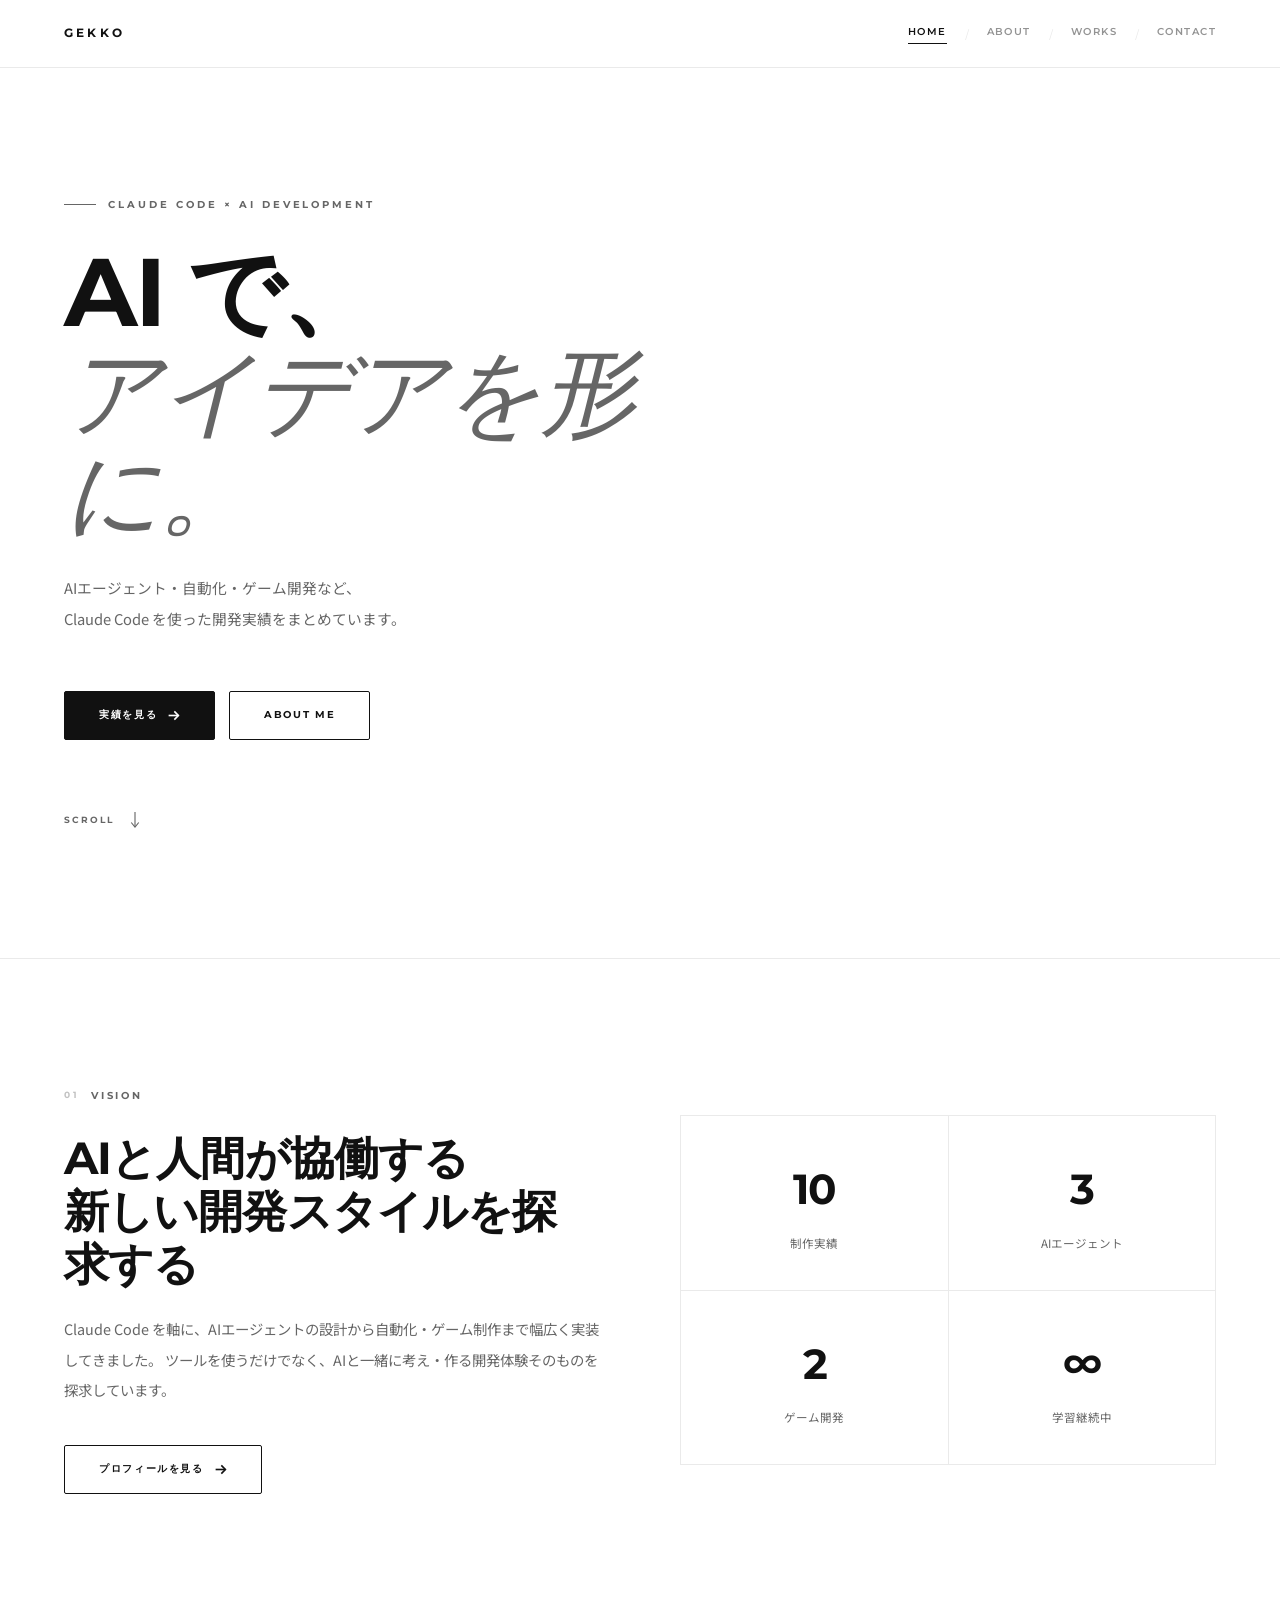
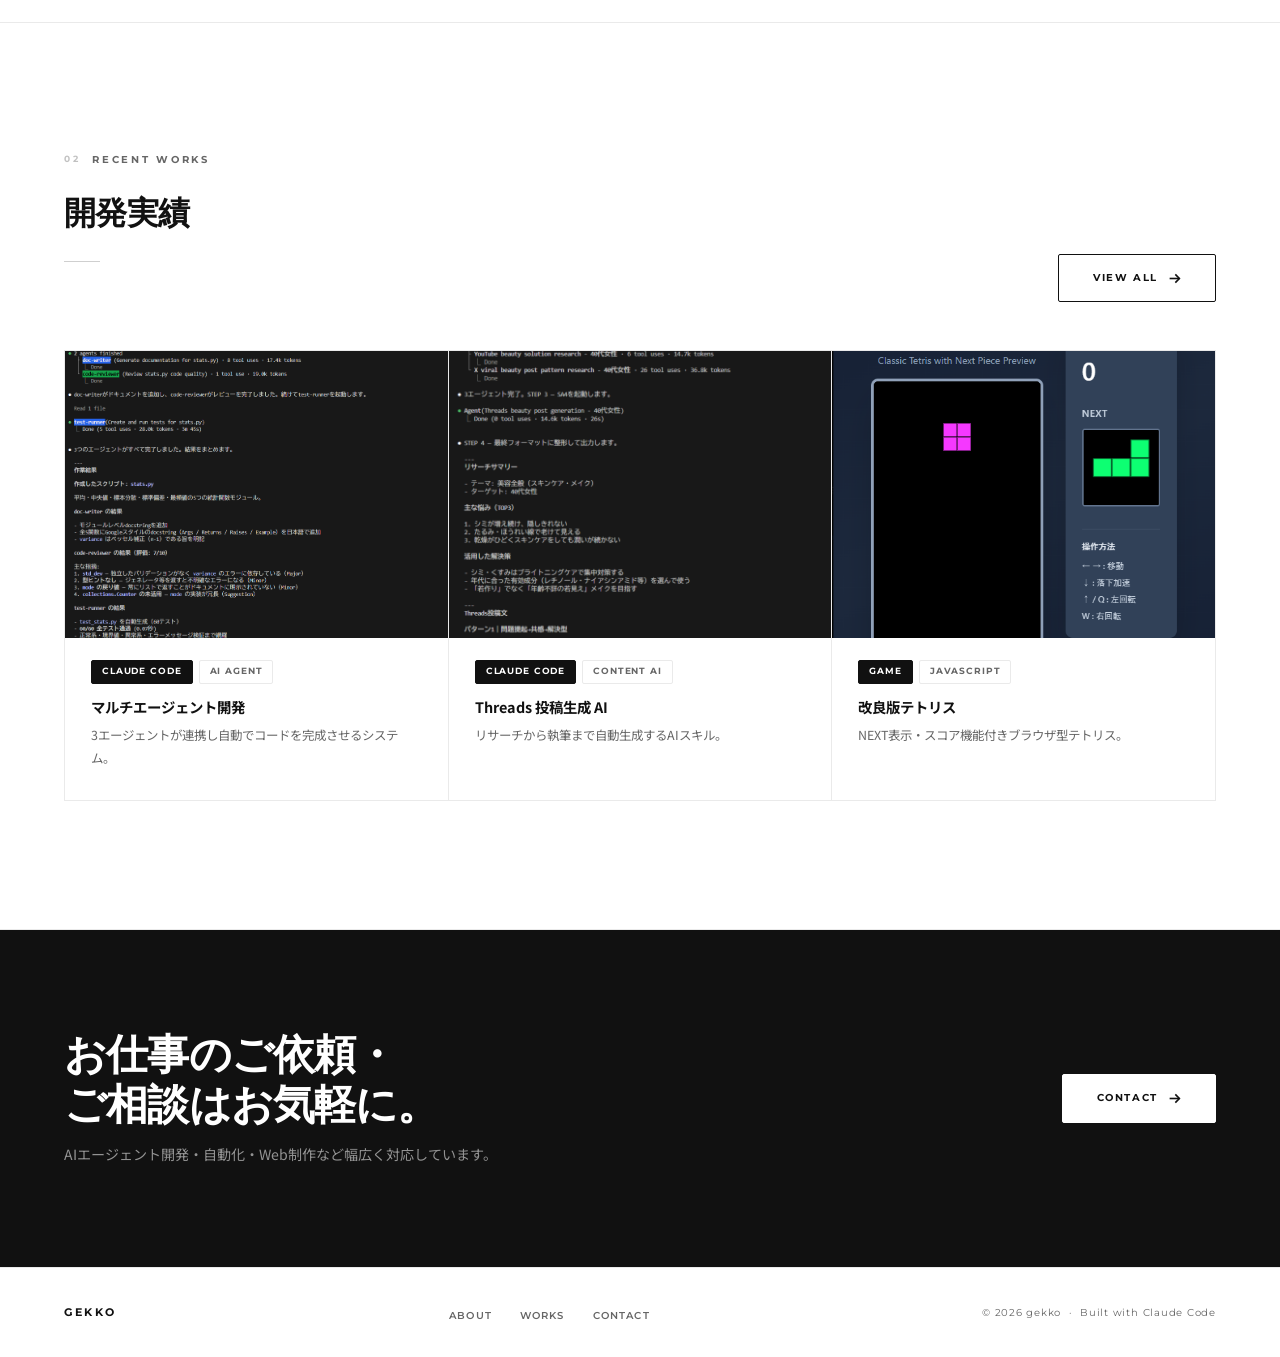
==== commit 8e9e625b: "Fix reveal animation for above-fold elements IntersectionObserver does not reliably fire for element" ====
--- a/index.html
+++ b/index.html
@@ -308,7 +308,11 @@
     toggle.addEventListener('click', () => { mobile.classList.toggle('open'); toggle.classList.toggle('open'); });
     mobile.querySelectorAll('a').forEach(a => a.addEventListener('click', () => { mobile.classList.remove('open'); toggle.classList.remove('open'); }));
     const obs = new IntersectionObserver(entries => entries.forEach(e => { if (e.isIntersecting) { e.target.classList.add('visible'); obs.unobserve(e.target); } }), { threshold: 0.08 });
-    document.querySelectorAll('.reveal').forEach(el => obs.observe(el));
+    document.querySelectorAll('.reveal').forEach(el => {
+      const r = el.getBoundingClientRect();
+      if (r.top < window.innerHeight && r.bottom > 0) { el.classList.add('visible'); }
+      else { obs.observe(el); }
+    });
   </script>
 </body>
 </html>
